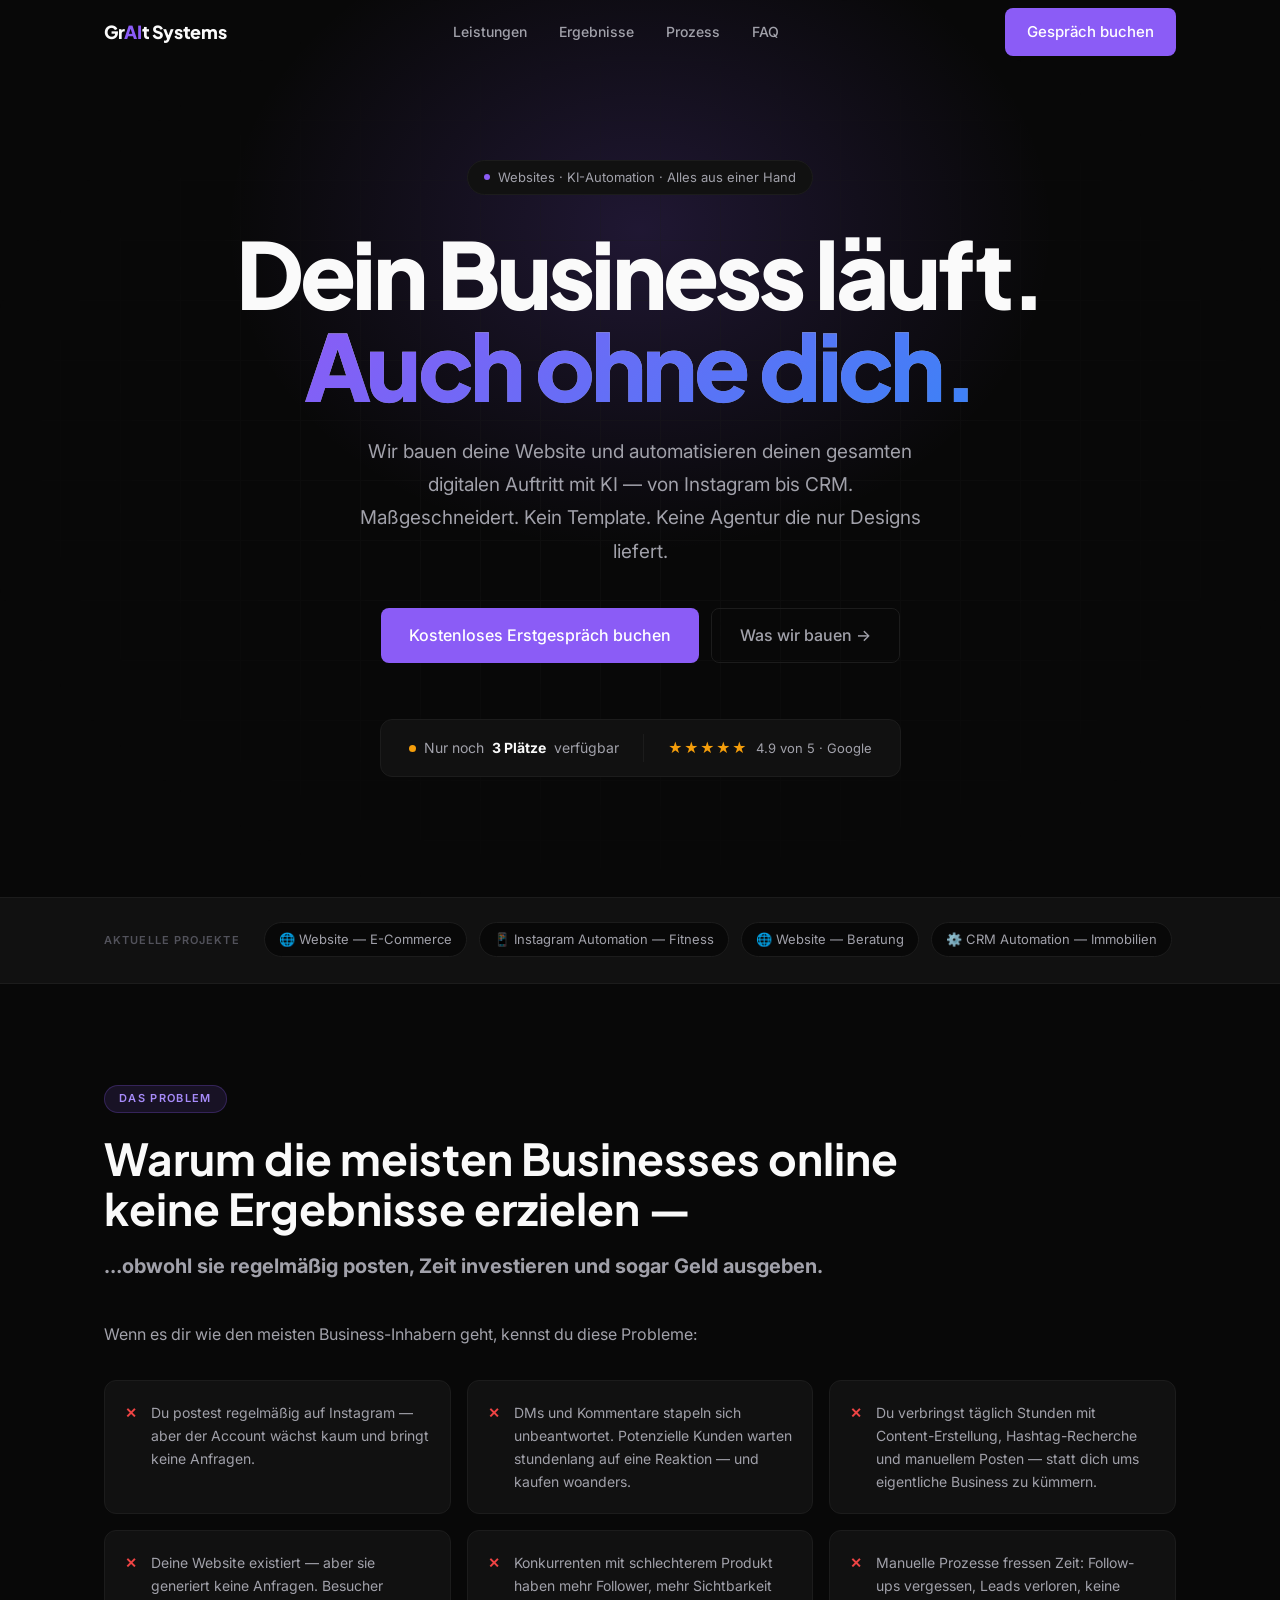
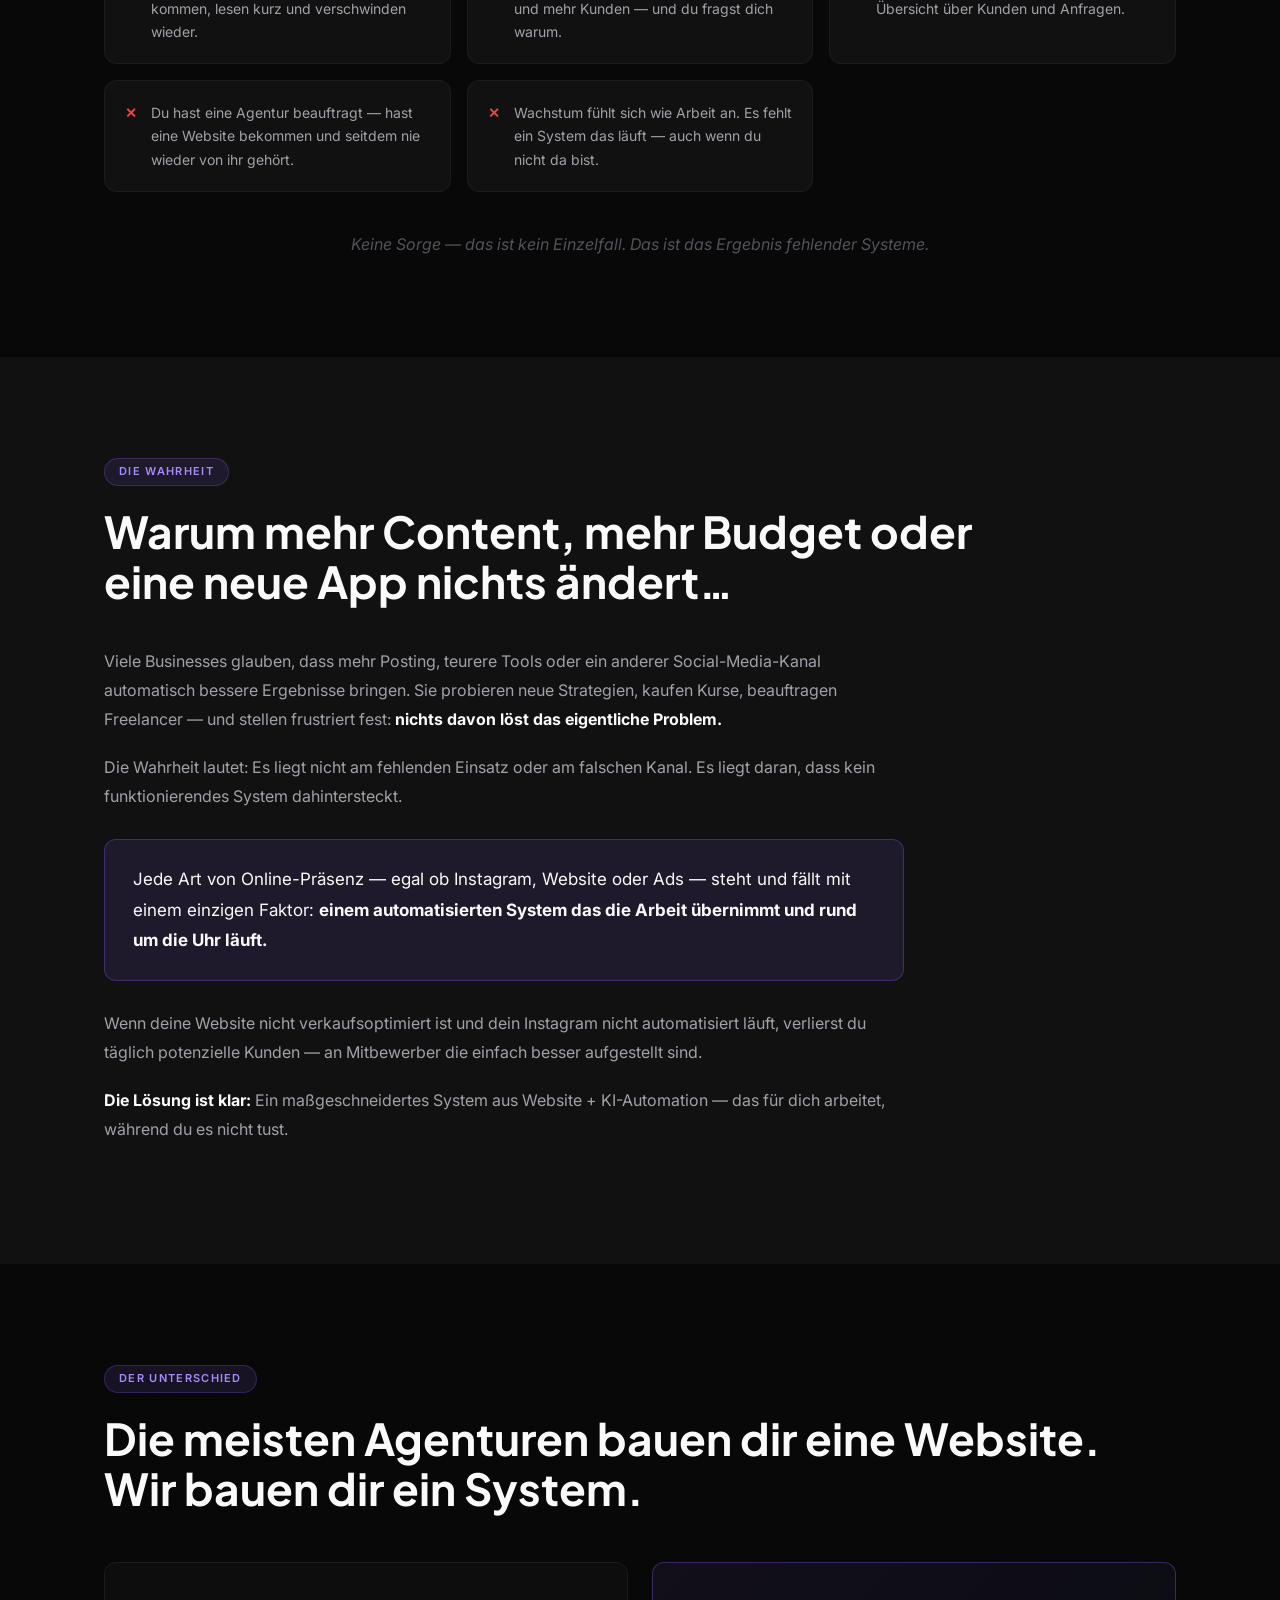
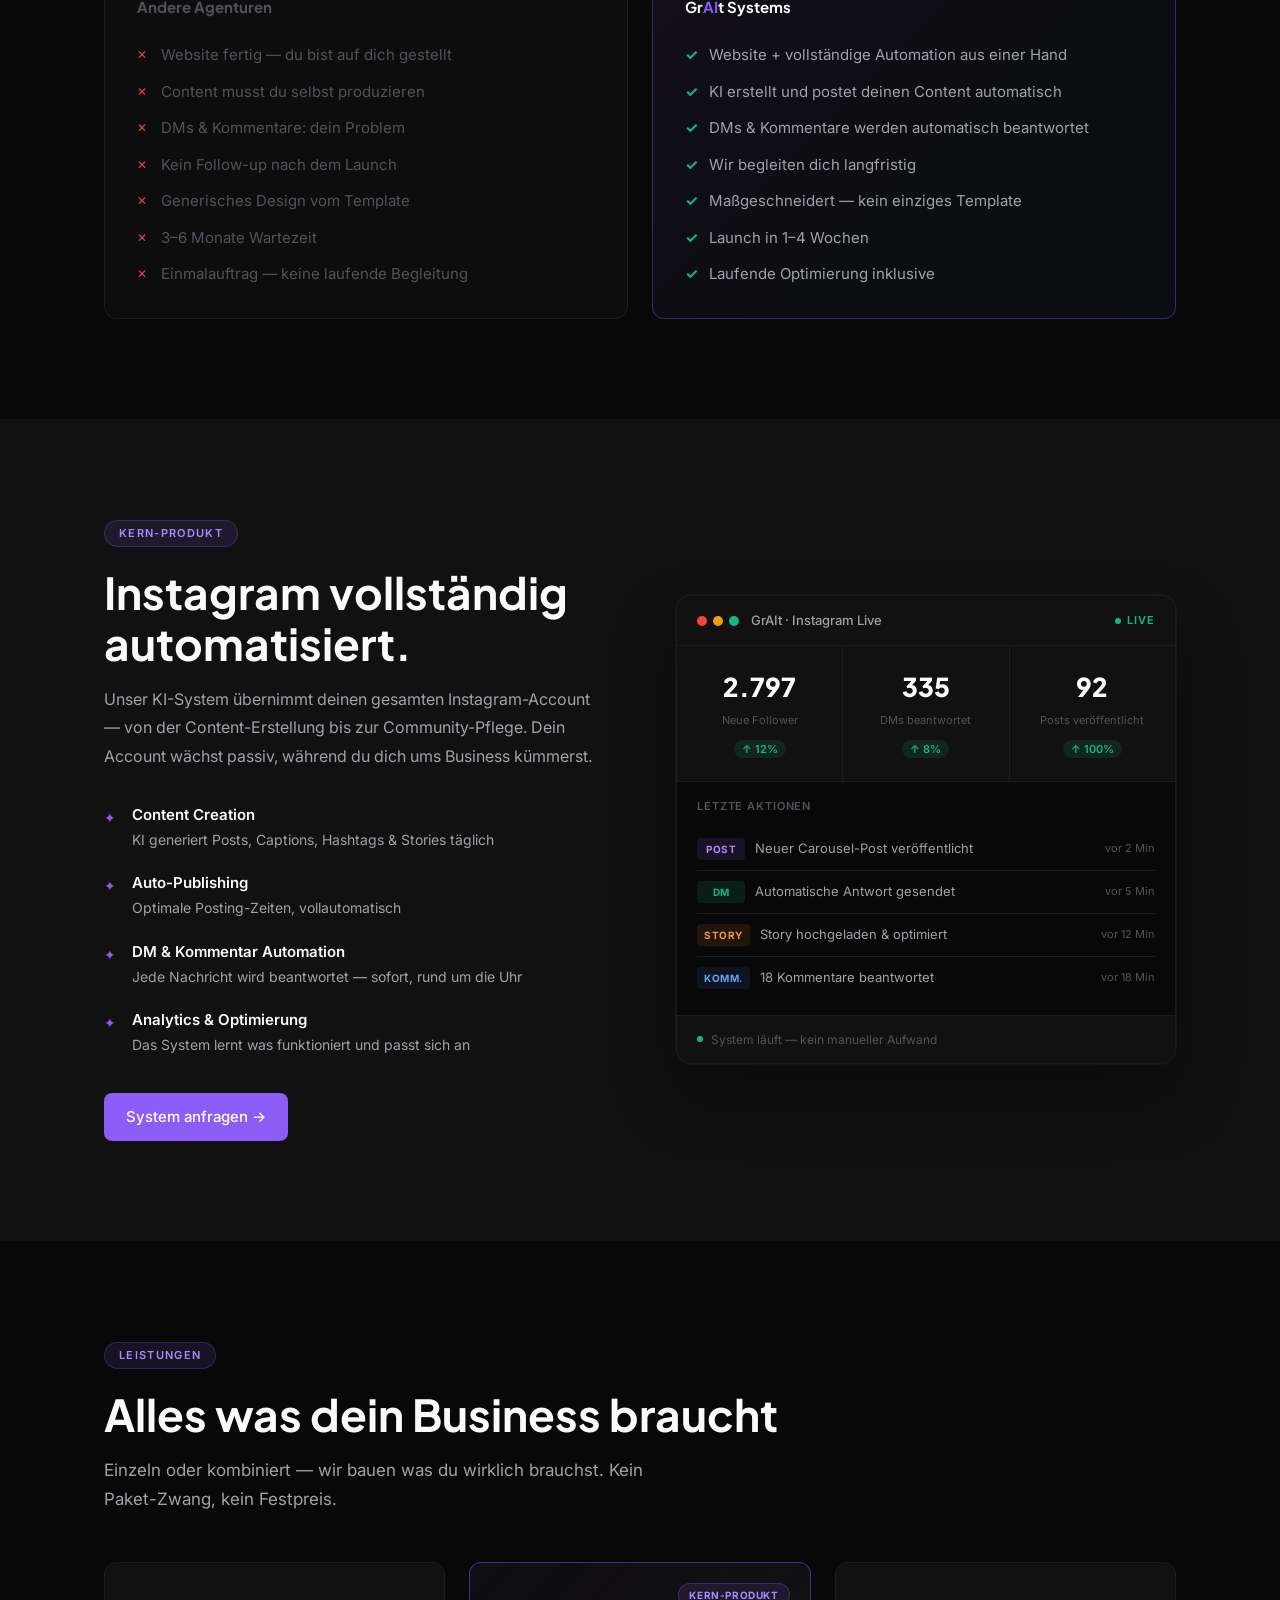
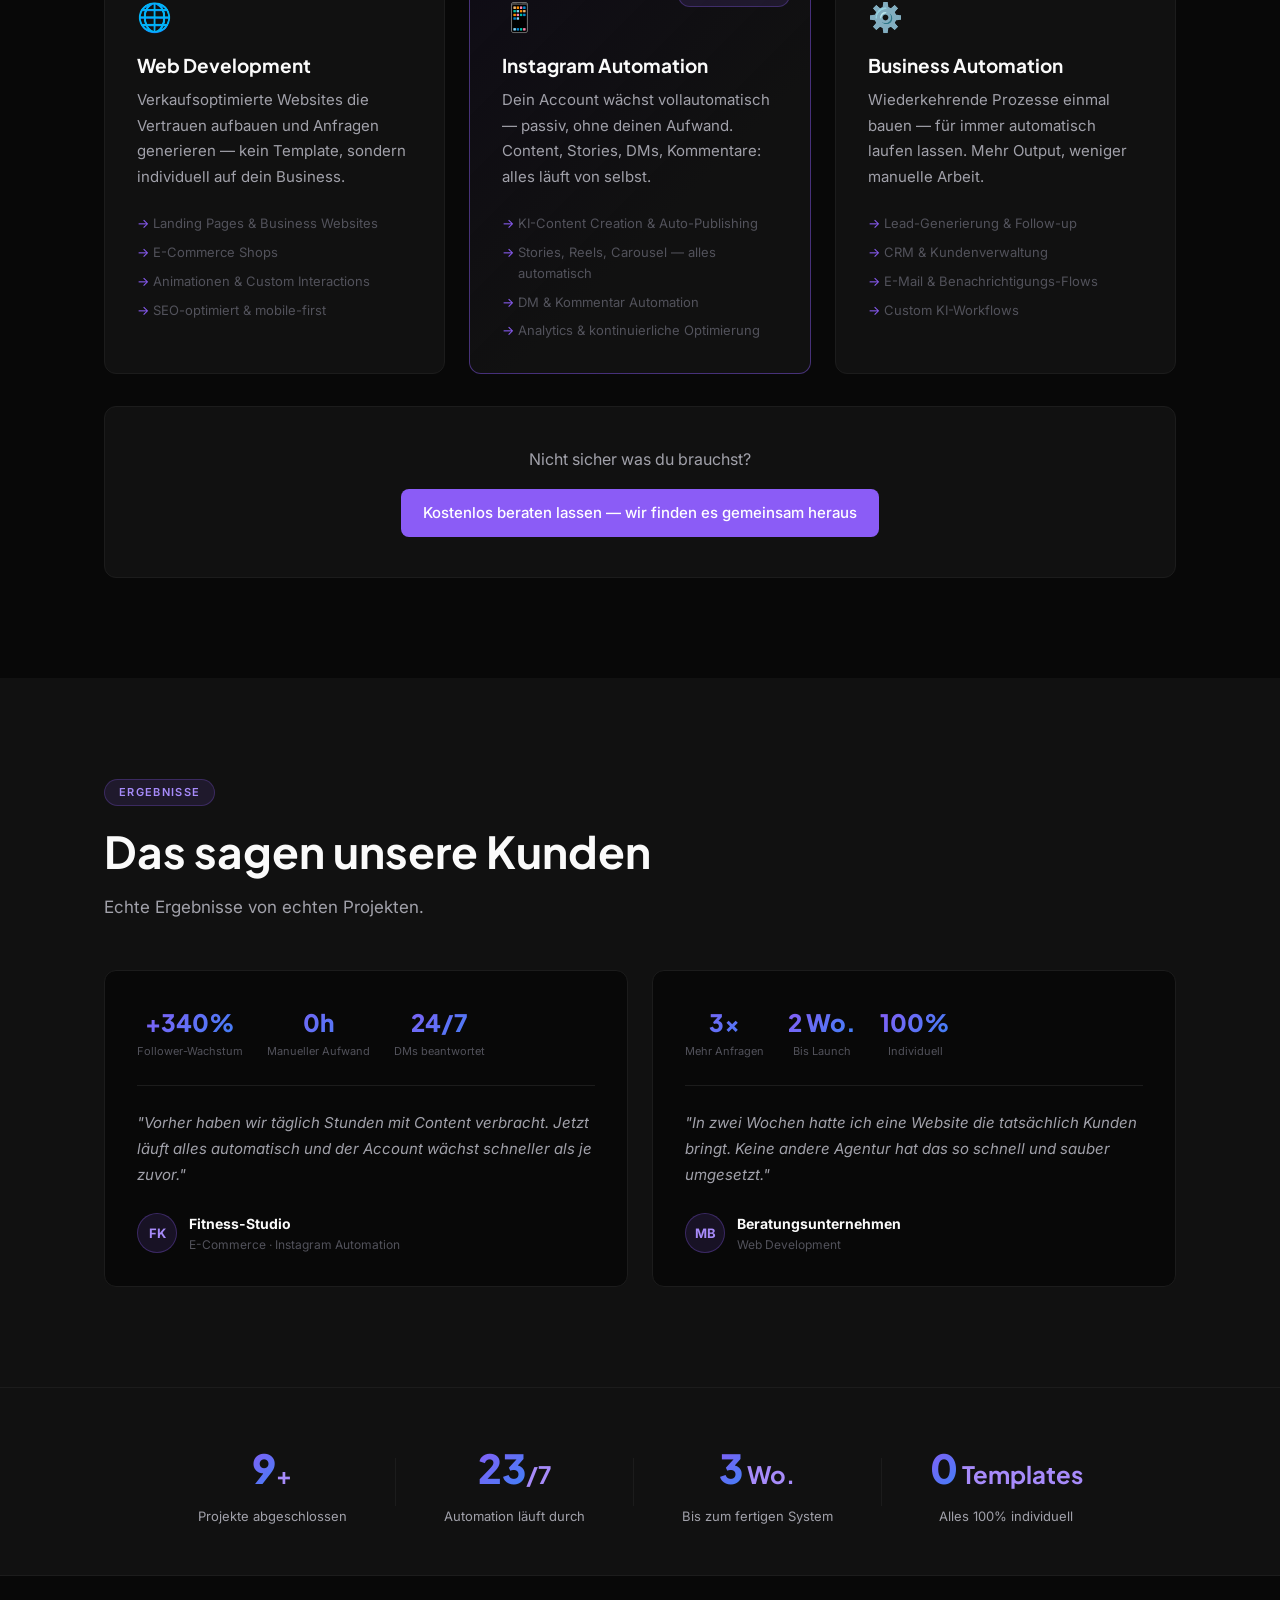
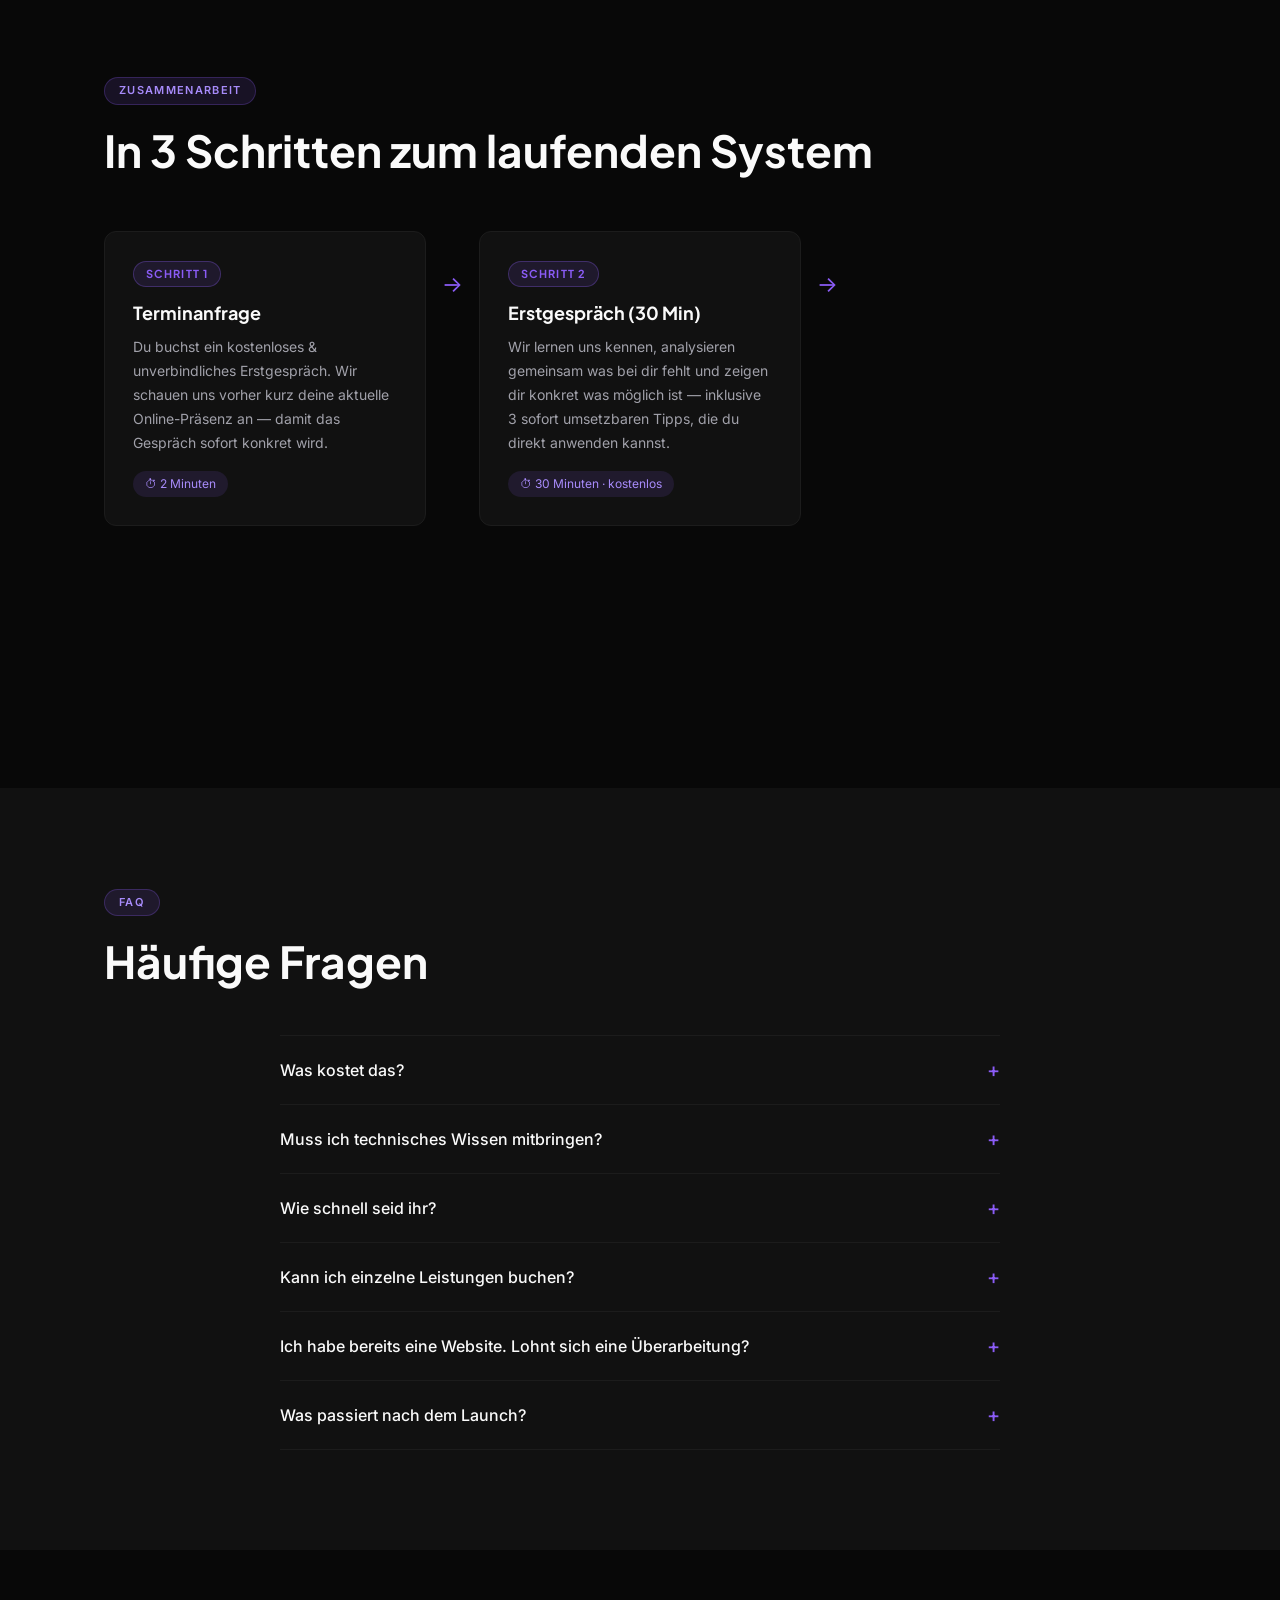
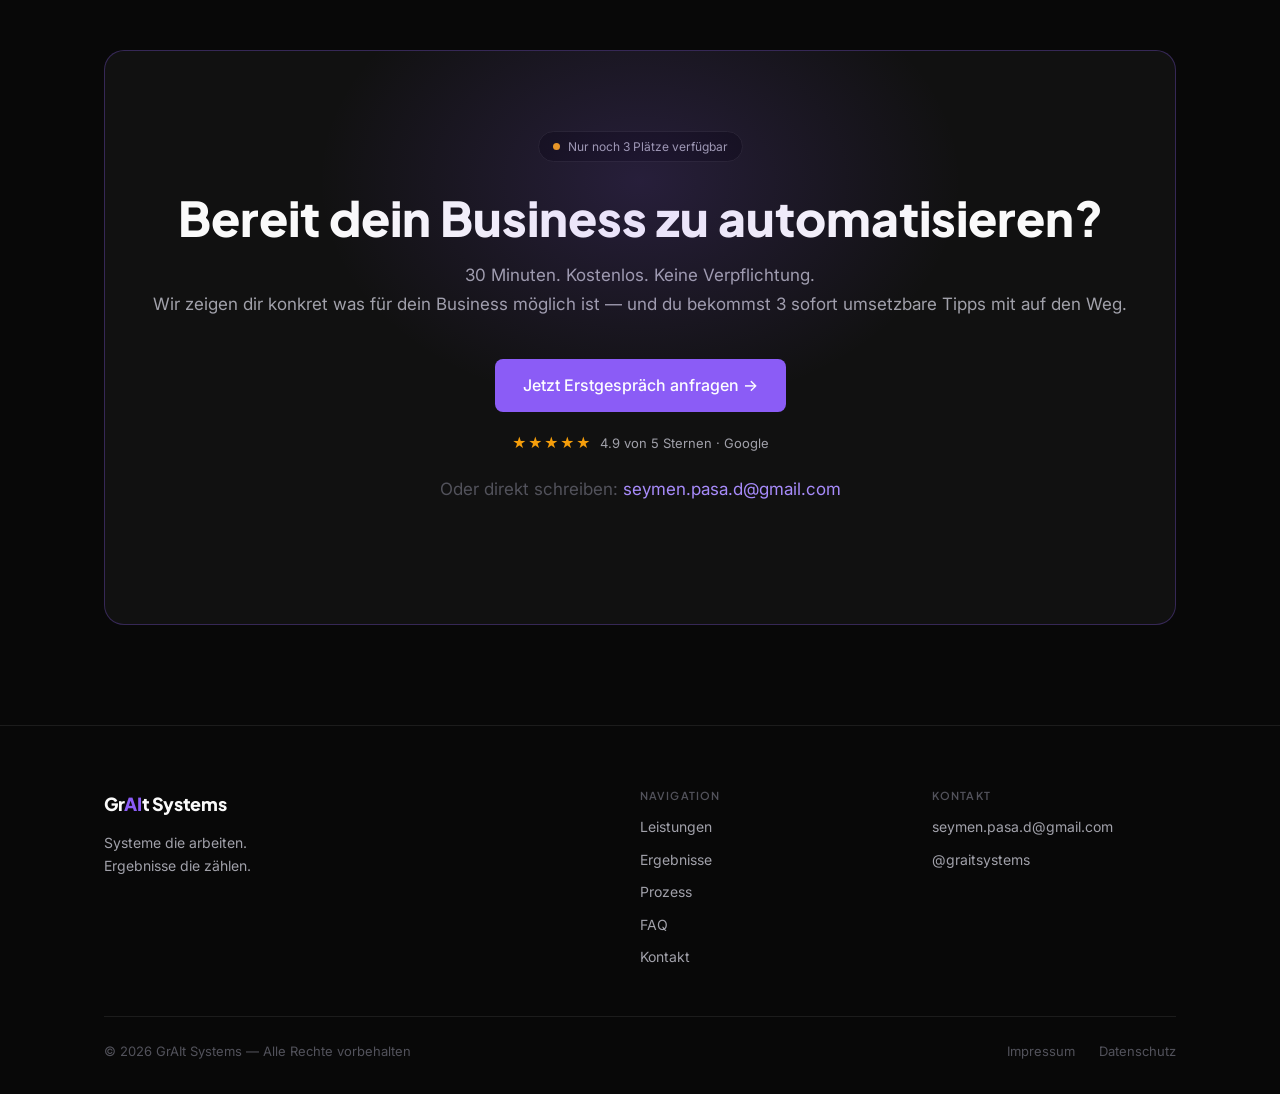
==== index.html @ 924269db "Exposé-Generator Demo" ====
<!DOCTYPE html>
<html lang="de">
<head>
  <meta charset="UTF-8" />
  <meta name="viewport" content="width=device-width, initial-scale=1.0" />
  <title>GrAIt Systems — Websites & KI-Automation</title>
  <meta name="description" content="GrAIt Systems baut maßgeschneiderte Websites und KI-Automationssysteme — alles aus einer Hand." />
  <link rel="preconnect" href="https://fonts.googleapis.com" />
  <link rel="preconnect" href="https://fonts.gstatic.com" crossorigin />
  <link href="https://fonts.googleapis.com/css2?family=Inter:wght@400;500;600&family=Plus+Jakarta+Sans:wght@600;700;800;900&display=swap" rel="stylesheet" />
  <link rel="stylesheet" href="style.css" />
  <link rel="icon" href="data:image/svg+xml,<svg xmlns='http://www.w3.org/2000/svg' viewBox='0 0 100 100'><rect width='100' height='100' rx='16' fill='%23080808'/><text y='.9em' font-size='72' font-family='sans-serif' fill='%238B5CF6'>G</text></svg>" />
</head>
<body>

  <!-- NAV -->
  <nav class="nav" id="nav">
    <div class="nav-inner">
      <a href="#" class="logo">Gr<span class="logo-ai">AI</span>t Systems</a>
      <ul class="nav-links">
        <li><a href="#leistungen">Leistungen</a></li>
        <li><a href="#ergebnisse">Ergebnisse</a></li>
        <li><a href="#prozess">Prozess</a></li>
        <li><a href="#faq">FAQ</a></li>
      </ul>
      <a href="#kontakt" class="btn btn-primary nav-cta">Gespräch buchen</a>
      <button class="nav-toggle" id="navToggle" aria-label="Menü"><span></span><span></span><span></span></button>
    </div>
    <div class="nav-mobile" id="navMobile">
      <a href="#leistungen">Leistungen</a>
      <a href="#ergebnisse">Ergebnisse</a>
      <a href="#prozess">Prozess</a>
      <a href="#faq">FAQ</a>
      <a href="#kontakt" class="btn btn-primary">Gespräch buchen</a>
    </div>
  </nav>

  <!-- HERO -->
  <section class="hero">
    <div class="hero-bg">
      <div class="hero-glow"></div>
      <div class="hero-grid"></div>
    </div>
    <div class="container">
      <div class="hero-badge fade-in">
        <span class="badge-dot"></span>
        Websites · KI-Automation · Alles aus einer Hand
      </div>
      <h1 class="hero-headline fade-in fade-in-delay-1">
        Dein Business läuft.<br /><span class="hero-accent">Auch ohne dich.</span>
      </h1>
      <p class="hero-sub fade-in fade-in-delay-2">
        Wir bauen deine Website und automatisieren deinen gesamten digitalen Auftritt mit KI — von Instagram bis CRM. Maßgeschneidert. Kein Template. Keine Agentur die nur Designs liefert.
      </p>
      <div class="hero-actions fade-in fade-in-delay-3">
        <a href="#kontakt" class="btn btn-primary btn-lg">Kostenloses Erstgespräch buchen</a>
        <a href="#leistungen" class="btn btn-ghost btn-lg">Was wir bauen →</a>
      </div>
      <div class="hero-trust fade-in fade-in-delay-4">
        <div class="hero-scarcity">
          <span class="scarcity-dot"></span>
          Nur noch <strong>3 Plätze</strong> verfügbar
        </div>
        <div class="hero-trust-divider"></div>
        <div class="hero-rating">
          <div class="stars">★★★★★</div>
          <span>4.9 von 5 · Google</span>
        </div>
      </div>
    </div>
  </section>

  <!-- PROJEKTE SHOWCASE -->
  <section class="projects-bar">
    <div class="container">
      <p class="projects-label">Aktuelle Projekte</p>
      <div class="projects-track">
        <div class="project-pill">🌐 Website — E-Commerce</div>
        <div class="project-pill">📱 Instagram Automation — Fitness</div>
        <div class="project-pill">🌐 Website — Beratung</div>
        <div class="project-pill">⚙️ CRM Automation — Immobilien</div>
        <div class="project-pill">📱 Instagram Automation — Gastronomie</div>
        <div class="project-pill">🌐 Website — Personal Brand</div>
        <div class="project-pill">⚙️ Lead-Flow — Coaching</div>
        <div class="project-pill">📱 Instagram Automation — E-Commerce</div>
      </div>
    </div>
  </section>

  <!-- PAIN POINTS -->
  <section class="section pain-section">
    <div class="container">
      <div class="pain-header reveal">
        <div class="section-label">Das Problem</div>
        <h2 class="section-headline">Warum die meisten Businesses online<br class="br-desktop" /> keine Ergebnisse erzielen —</h2>
        <p class="pain-intro">…obwohl sie regelmäßig posten, Zeit investieren und sogar Geld ausgeben.</p>
      </div>
      <div class="pain-intro-text reveal">
        <p>Wenn es dir wie den meisten Business-Inhabern geht, kennst du diese Probleme:</p>
      </div>
      <div class="pain-grid">
        <div class="pain-item reveal">
          <span class="pain-x">✕</span>
          <p>Du postest regelmäßig auf Instagram — aber der Account wächst kaum und bringt keine Anfragen.</p>
        </div>
        <div class="pain-item reveal">
          <span class="pain-x">✕</span>
          <p>DMs und Kommentare stapeln sich unbeantwortet. Potenzielle Kunden warten stundenlang auf eine Reaktion — und kaufen woanders.</p>
        </div>
        <div class="pain-item reveal">
          <span class="pain-x">✕</span>
          <p>Du verbringst täglich Stunden mit Content-Erstellung, Hashtag-Recherche und manuellem Posten — statt dich ums eigentliche Business zu kümmern.</p>
        </div>
        <div class="pain-item reveal">
          <span class="pain-x">✕</span>
          <p>Deine Website existiert — aber sie generiert keine Anfragen. Besucher kommen, lesen kurz und verschwinden wieder.</p>
        </div>
        <div class="pain-item reveal">
          <span class="pain-x">✕</span>
          <p>Konkurrenten mit schlechterem Produkt haben mehr Follower, mehr Sichtbarkeit und mehr Kunden — und du fragst dich warum.</p>
        </div>
        <div class="pain-item reveal">
          <span class="pain-x">✕</span>
          <p>Manuelle Prozesse fressen Zeit: Follow-ups vergessen, Leads verloren, keine Übersicht über Kunden und Anfragen.</p>
        </div>
        <div class="pain-item reveal">
          <span class="pain-x">✕</span>
          <p>Du hast eine Agentur beauftragt — hast eine Website bekommen und seitdem nie wieder von ihr gehört.</p>
        </div>
        <div class="pain-item reveal">
          <span class="pain-x">✕</span>
          <p>Wachstum fühlt sich wie Arbeit an. Es fehlt ein System das läuft — auch wenn du nicht da bist.</p>
        </div>
      </div>
      <p class="pain-closing reveal">Keine Sorge — das ist kein Einzelfall. Das ist das Ergebnis fehlender Systeme.</p>
    </div>
  </section>

  <!-- WARUM ANDERE SCHEITERN -->
  <section class="section section-dark why-section">
    <div class="container">
      <div class="why-header reveal">
        <div class="section-label">Die Wahrheit</div>
        <h2 class="section-headline">Warum mehr Content, mehr Budget oder<br class="br-desktop" /> eine neue App nichts ändert…</h2>
      </div>
      <div class="why-content reveal">
        <p>Viele Businesses glauben, dass mehr Posting, teurere Tools oder ein anderer Social-Media-Kanal automatisch bessere Ergebnisse bringen. Sie probieren neue Strategien, kaufen Kurse, beauftragen Freelancer — und stellen frustriert fest: <strong>nichts davon löst das eigentliche Problem.</strong></p>
        <p>Die Wahrheit lautet: Es liegt nicht am fehlenden Einsatz oder am falschen Kanal. Es liegt daran, dass kein funktionierendes System dahintersteckt.</p>
        <div class="why-box">
          <p class="why-box-text">Jede Art von Online-Präsenz — egal ob Instagram, Website oder Ads — steht und fällt mit einem einzigen Faktor: <strong>einem automatisierten System das die Arbeit übernimmt und rund um die Uhr läuft.</strong></p>
        </div>
        <p>Wenn deine Website nicht verkaufsoptimiert ist und dein Instagram nicht automatisiert läuft, verlierst du täglich potenzielle Kunden — an Mitbewerber die einfach besser aufgestellt sind.</p>
        <p><strong>Die Lösung ist klar:</strong> Ein maßgeschneidertes System aus Website + KI-Automation — das für dich arbeitet, während du es nicht tust.</p>
      </div>
    </div>
  </section>

  <!-- USP COMPARE -->
  <section class="section usp-section">
    <div class="container">
      <div class="usp-header reveal">
        <div class="section-label">Der Unterschied</div>
        <h2 class="section-headline">Die meisten Agenturen bauen dir eine Website.<br class="br-desktop" /> Wir bauen dir ein System.</h2>
      </div>
      <div class="usp-compare">
        <div class="usp-col usp-col-old reveal">
          <div class="usp-col-header"><span class="usp-tag usp-tag-old">Andere Agenturen</span></div>
          <ul class="usp-list usp-list-old">
            <li>Website fertig — du bist auf dich gestellt</li>
            <li>Content musst du selbst produzieren</li>
            <li>DMs & Kommentare: dein Problem</li>
            <li>Kein Follow-up nach dem Launch</li>
            <li>Generisches Design vom Template</li>
            <li>3–6 Monate Wartezeit</li>
            <li>Einmalauftrag — keine laufende Begleitung</li>
          </ul>
        </div>
        <div class="usp-col usp-col-new reveal">
          <div class="usp-col-header"><span class="usp-tag usp-tag-new">Gr<span class="logo-ai">AI</span>t Systems</span></div>
          <ul class="usp-list usp-list-new">
            <li>Website + vollständige Automation aus einer Hand</li>
            <li>KI erstellt und postet deinen Content automatisch</li>
            <li>DMs & Kommentare werden automatisch beantwortet</li>
            <li>Wir begleiten dich langfristig</li>
            <li>Maßgeschneidert — kein einziges Template</li>
            <li>Launch in 1–4 Wochen</li>
            <li>Laufende Optimierung inklusive</li>
          </ul>
        </div>
      </div>
    </div>
  </section>

  <!-- INSTAGRAM SHOWCASE -->
  <section class="section section-dark insta-section">
    <div class="container">
      <div class="insta-inner">
        <div class="insta-text reveal">
          <div class="section-label">Kern-Produkt</div>
          <h2 class="section-headline">Instagram vollständig automatisiert.</h2>
          <p class="insta-body">Unser KI-System übernimmt deinen gesamten Instagram-Account — von der Content-Erstellung bis zur Community-Pflege. Dein Account wächst passiv, während du dich ums Business kümmerst.</p>
          <ul class="insta-features">
            <li>
              <span class="feature-icon">✦</span>
              <div><strong>Content Creation</strong><p>KI generiert Posts, Captions, Hashtags & Stories täglich</p></div>
            </li>
            <li>
              <span class="feature-icon">✦</span>
              <div><strong>Auto-Publishing</strong><p>Optimale Posting-Zeiten, vollautomatisch</p></div>
            </li>
            <li>
              <span class="feature-icon">✦</span>
              <div><strong>DM & Kommentar Automation</strong><p>Jede Nachricht wird beantwortet — sofort, rund um die Uhr</p></div>
            </li>
            <li>
              <span class="feature-icon">✦</span>
              <div><strong>Analytics & Optimierung</strong><p>Das System lernt was funktioniert und passt sich an</p></div>
            </li>
          </ul>
          <a href="#kontakt" class="btn btn-primary">System anfragen →</a>
        </div>
        <div class="insta-dashboard reveal">
          <div class="dashboard-card">
            <div class="dashboard-header">
              <div class="dashboard-dots"><span></span><span></span><span></span></div>
              <span class="dashboard-title">GrAIt · Instagram Live</span>
              <span class="dashboard-live"><span class="live-dot"></span>live</span>
            </div>
            <div class="dashboard-stats">
              <div class="dash-stat">
                <span class="dash-num" data-target="2847">0</span>
                <span class="dash-label">Neue Follower</span>
                <span class="dash-trend up">↑ 12%</span>
              </div>
              <div class="dash-stat">
                <span class="dash-num" data-target="341">0</span>
                <span class="dash-label">DMs beantwortet</span>
                <span class="dash-trend up">↑ 8%</span>
              </div>
              <div class="dash-stat">
                <span class="dash-num" data-target="94">0</span>
                <span class="dash-label">Posts veröffentlicht</span>
                <span class="dash-trend up">↑ 100%</span>
              </div>
            </div>
            <div class="dashboard-feed">
              <div class="feed-label">Letzte Aktionen</div>
              <div class="feed-item">
                <span class="feed-type post">Post</span>
                <span class="feed-text">Neuer Carousel-Post veröffentlicht</span>
                <span class="feed-time">vor 2 Min</span>
              </div>
              <div class="feed-item">
                <span class="feed-type dm">DM</span>
                <span class="feed-text">Automatische Antwort gesendet</span>
                <span class="feed-time">vor 5 Min</span>
              </div>
              <div class="feed-item">
                <span class="feed-type story">Story</span>
                <span class="feed-text">Story hochgeladen & optimiert</span>
                <span class="feed-time">vor 12 Min</span>
              </div>
              <div class="feed-item">
                <span class="feed-type comment">Komm.</span>
                <span class="feed-text">18 Kommentare beantwortet</span>
                <span class="feed-time">vor 18 Min</span>
              </div>
            </div>
            <div class="dashboard-footer">
              <span class="status-dot"></span>
              System läuft — kein manueller Aufwand
            </div>
          </div>
        </div>
      </div>
    </div>
  </section>

  <!-- LEISTUNGEN -->
  <section class="section" id="leistungen">
    <div class="container">
      <div class="section-label reveal">Leistungen</div>
      <h2 class="section-headline reveal">Alles was dein Business braucht</h2>
      <p class="section-sub reveal">Einzeln oder kombiniert — wir bauen was du wirklich brauchst. Kein Paket-Zwang, kein Festpreis.</p>
      <div class="services-grid">
        <div class="service-card reveal">
          <div class="service-icon">🌐</div>
          <h3>Web Development</h3>
          <p>Verkaufsoptimierte Websites die Vertrauen aufbauen und Anfragen generieren — kein Template, sondern individuell auf dein Business.</p>
          <ul class="service-list">
            <li>Landing Pages & Business Websites</li>
            <li>E-Commerce Shops</li>
            <li>Animationen & Custom Interactions</li>
            <li>SEO-optimiert & mobile-first</li>
          </ul>
        </div>
        <div class="service-card service-card-featured reveal">
          <div class="service-badge">Kern-Produkt</div>
          <div class="service-icon">📱</div>
          <h3>Instagram Automation</h3>
          <p>Dein Account wächst vollautomatisch — passiv, ohne deinen Aufwand. Content, Stories, DMs, Kommentare: alles läuft von selbst.</p>
          <ul class="service-list">
            <li>KI-Content Creation & Auto-Publishing</li>
            <li>Stories, Reels, Carousel — alles automatisch</li>
            <li>DM & Kommentar Automation</li>
            <li>Analytics & kontinuierliche Optimierung</li>
          </ul>
        </div>
        <div class="service-card reveal">
          <div class="service-icon">⚙️</div>
          <h3>Business Automation</h3>
          <p>Wiederkehrende Prozesse einmal bauen — für immer automatisch laufen lassen. Mehr Output, weniger manuelle Arbeit.</p>
          <ul class="service-list">
            <li>Lead-Generierung & Follow-up</li>
            <li>CRM & Kundenverwaltung</li>
            <li>E-Mail & Benachrichtigungs-Flows</li>
            <li>Custom KI-Workflows</li>
          </ul>
        </div>
      </div>
      <div class="services-cta reveal">
        <p>Nicht sicher was du brauchst?</p>
        <a href="#kontakt" class="btn btn-primary">Kostenlos beraten lassen — wir finden es gemeinsam heraus</a>
      </div>
    </div>
  </section>

  <!-- ERGEBNISSE / TESTIMONIALS -->
  <section class="section section-dark" id="ergebnisse">
    <div class="container">
      <div class="section-label reveal">Ergebnisse</div>
      <h2 class="section-headline reveal">Das sagen unsere Kunden</h2>
      <p class="section-sub reveal">Echte Ergebnisse von echten Projekten.</p>
      <div class="testimonials-grid">
        <div class="testimonial-card reveal">
          <div class="testimonial-stats">
            <div class="t-stat"><span class="t-num">+340%</span><span class="t-label">Follower-Wachstum</span></div>
            <div class="t-stat"><span class="t-num">0h</span><span class="t-label">Manueller Aufwand</span></div>
            <div class="t-stat"><span class="t-num">24/7</span><span class="t-label">DMs beantwortet</span></div>
          </div>
          <p class="testimonial-quote">"Vorher haben wir täglich Stunden mit Content verbracht. Jetzt läuft alles automatisch und der Account wächst schneller als je zuvor."</p>
          <div class="testimonial-author">
            <div class="author-avatar">FK</div>
            <div><strong>Fitness-Studio</strong><span>E-Commerce · Instagram Automation</span></div>
          </div>
        </div>
        <div class="testimonial-card reveal">
          <div class="testimonial-stats">
            <div class="t-stat"><span class="t-num">3×</span><span class="t-label">Mehr Anfragen</span></div>
            <div class="t-stat"><span class="t-num">2 Wo.</span><span class="t-label">Bis Launch</span></div>
            <div class="t-stat"><span class="t-num">100%</span><span class="t-label">Individuell</span></div>
          </div>
          <p class="testimonial-quote">"In zwei Wochen hatte ich eine Website die tatsächlich Kunden bringt. Keine andere Agentur hat das so schnell und sauber umgesetzt."</p>
          <div class="testimonial-author">
            <div class="author-avatar">MB</div>
            <div><strong>Beratungsunternehmen</strong><span>Web Development</span></div>
          </div>
        </div>
      </div>
    </div>
  </section>

  <!-- STATS BAR -->
  <section class="stats-bar">
    <div class="container">
      <div class="stats-inner">
        <div class="stats-item reveal">
          <span class="stats-num" data-target="10">0</span><span class="stats-suffix">+</span>
          <span class="stats-label">Projekte abgeschlossen</span>
        </div>
        <div class="stats-divider"></div>
        <div class="stats-item reveal">
          <span class="stats-num" data-target="24">0</span><span class="stats-suffix">/7</span>
          <span class="stats-label">Automation läuft durch</span>
        </div>
        <div class="stats-divider"></div>
        <div class="stats-item reveal">
          <span class="stats-num" data-target="4">0</span><span class="stats-suffix"> Wo.</span>
          <span class="stats-label">Bis zum fertigen System</span>
        </div>
        <div class="stats-divider"></div>
        <div class="stats-item reveal">
          <span class="stats-num" data-target="0">0</span><span class="stats-suffix"> Templates</span>
          <span class="stats-label">Alles 100% individuell</span>
        </div>
      </div>
    </div>
  </section>

  <!-- PROZESS -->
  <section class="section" id="prozess">
    <div class="container">
      <div class="section-label reveal">Zusammenarbeit</div>
      <h2 class="section-headline reveal">In 3 Schritten zum laufenden System</h2>
      <div class="process-steps">
        <div class="process-card reveal">
          <div class="process-number">Schritt 1</div>
          <h3>Terminanfrage</h3>
          <p>Du buchst ein kostenloses & unverbindliches Erstgespräch. Wir schauen uns vorher kurz deine aktuelle Online-Präsenz an — damit das Gespräch sofort konkret wird.</p>
          <div class="process-time">⏱ 2 Minuten</div>
        </div>
        <div class="process-connector reveal">→</div>
        <div class="process-card reveal">
          <div class="process-number">Schritt 2</div>
          <h3>Erstgespräch (30 Min)</h3>
          <p>Wir lernen uns kennen, analysieren gemeinsam was bei dir fehlt und zeigen dir konkret was möglich ist — inklusive 3 sofort umsetzbaren Tipps, die du direkt anwenden kannst.</p>
          <div class="process-time">⏱ 30 Minuten · kostenlos</div>
        </div>
        <div class="process-connector reveal">→</div>
        <div class="process-card reveal">
          <div class="process-number">Schritt 3</div>
          <h3>Konzept & Umsetzung</h3>
          <p>Wir erstellen dein individuelles Konzept. Dann entscheiden wir gemeinsam ob und wie wir es umsetzen — keine Verpflichtung, keine Drucksituation.</p>
          <div class="process-time">⏱ Launch in 1–4 Wochen</div>
        </div>
      </div>
      <div class="process-cta reveal">
        <div class="scarcity-banner">
          <span class="scarcity-dot"></span>
          <strong>Nur noch 3 Plätze verfügbar</strong> — nächste freie Kapazität in 2 Wochen
        </div>
        <a href="#kontakt" class="btn btn-primary btn-lg">Jetzt kostenlosen Termin sichern →</a>
      </div>
    </div>
  </section>

  <!-- FAQ -->
  <section class="section section-dark" id="faq">
    <div class="container">
      <div class="section-label reveal">FAQ</div>
      <h2 class="section-headline reveal">Häufige Fragen</h2>
      <div class="faq-list">
        <div class="faq-item reveal">
          <button class="faq-question">Was kostet das?<span class="faq-icon">+</span></button>
          <div class="faq-answer"><p>Jedes Projekt ist individuell — kein Festpreis, kein Paket-Zwang. Im kostenlosen Erstgespräch analysieren wir deinen Bedarf und erstellen ein transparentes Angebot ohne versteckte Kosten.</p></div>
        </div>
        <div class="faq-item reveal">
          <button class="faq-question">Muss ich technisches Wissen mitbringen?<span class="faq-icon">+</span></button>
          <div class="faq-answer"><p>Nein. Wir übernehmen alles — von der Konzeption bis zum Launch. Du sagst uns was du willst, wir setzen es um und erklären dir alles in verständlicher Sprache.</p></div>
        </div>
        <div class="faq-item reveal">
          <button class="faq-question">Wie schnell seid ihr?<span class="faq-icon">+</span></button>
          <div class="faq-answer"><p>Je nach Umfang 1–4 Wochen. Keine vagen "3–6 Monate" Versprechen — wir geben dir im Erstgespräch eine konkrete Zeitschätzung.</p></div>
        </div>
        <div class="faq-item reveal">
          <button class="faq-question">Kann ich einzelne Leistungen buchen?<span class="faq-icon">+</span></button>
          <div class="faq-answer"><p>Ja. Website, Instagram Automation oder Business Automation — jedes einzeln buchbar. Viele Kunden starten mit einer Leistung und erweitern wenn sie die Ergebnisse sehen.</p></div>
        </div>
        <div class="faq-item reveal">
          <button class="faq-question">Ich habe bereits eine Website. Lohnt sich eine Überarbeitung?<span class="faq-icon">+</span></button>
          <div class="faq-answer"><p>Sehr wahrscheinlich ja. Die meisten bestehenden Websites sind nicht auf Conversion optimiert. Wenn deine Website aktuell keine planbaren Anfragen generiert, ist das ein klares Zeichen. Im kostenlosen Erstgespräch sagen wir dir ehrlich was sich lohnt.</p></div>
        </div>
        <div class="faq-item reveal">
          <button class="faq-question">Was passiert nach dem Launch?<span class="faq-icon">+</span></button>
          <div class="faq-answer"><p>Wir lassen dich nicht allein. Ob monatlicher Retainer für laufende Optimierung oder On-demand Unterstützung bei Bedarf — wir sind weiterhin erreichbar und begleiten dein Wachstum.</p></div>
        </div>
      </div>
    </div>
  </section>

  <!-- FINALER CTA -->
  <section class="section cta-section" id="kontakt">
    <div class="container">
      <div class="cta-inner reveal">
        <div class="cta-glow"></div>
        <div class="cta-badge">
          <span class="scarcity-dot"></span>
          Nur noch 3 Plätze verfügbar
        </div>
        <h2>Bereit dein Business zu automatisieren?</h2>
        <p>30 Minuten. Kostenlos. Keine Verpflichtung.<br />Wir zeigen dir konkret was für dein Business möglich ist — und du bekommst 3 sofort umsetzbare Tipps mit auf den Weg.</p>
        <a href="mailto:seymen.pasa.d@gmail.com" class="btn btn-primary btn-lg">Jetzt Erstgespräch anfragen →</a>
        <div class="cta-trust">
          <div class="stars">★★★★★</div>
          <span>4.9 von 5 Sternen · Google</span>
        </div>
        <p class="cta-sub">Oder direkt schreiben: <a href="mailto:seymen.pasa.d@gmail.com">seymen.pasa.d@gmail.com</a></p>
      </div>
    </div>
  </section>

  <!-- FOOTER -->
  <footer class="footer">
    <div class="container">
      <div class="footer-inner">
        <div class="footer-brand">
          <a href="#" class="logo">Gr<span class="logo-ai">AI</span>t Systems</a>
          <p>Systeme die arbeiten.<br />Ergebnisse die zählen.</p>
        </div>
        <div class="footer-links">
          <h4>Navigation</h4>
          <a href="#leistungen">Leistungen</a>
          <a href="#ergebnisse">Ergebnisse</a>
          <a href="#prozess">Prozess</a>
          <a href="#faq">FAQ</a>
          <a href="#kontakt">Kontakt</a>
        </div>
        <div class="footer-links">
          <h4>Kontakt</h4>
          <a href="mailto:seymen.pasa.d@gmail.com">seymen.pasa.d@gmail.com</a>
          <a href="https://instagram.com/graitsystems" target="_blank">@graitsystems</a>
        </div>
      </div>
      <div class="footer-bottom">
        <p>© 2026 GrAIt Systems — Alle Rechte vorbehalten</p>
        <div class="footer-legal"><a href="#">Impressum</a><a href="#">Datenschutz</a></div>
      </div>
    </div>
  </footer>

  <script src="script.js"></script>
</body>
</html>
---- style.css ----
/* =========================================
   GrAIt Systems — Stylesheet v2
   ========================================= */

:root {
  --bg: #080808;
  --bg-surface: #111111;
  --bg-border: #1C1C1C;
  --accent: #8B5CF6;
  --accent-light: #A78BFA;
  --accent-dim: rgba(139, 92, 246, 0.12);
  --green: #10B981;
  --green-dim: rgba(16, 185, 129, 0.12);
  --red-dim: rgba(239, 68, 68, 0.08);
  --red: #6B7280;
  --text: #FAFAFA;
  --text-muted: #A1A1AA;
  --text-dim: #52525B;
  --gradient: linear-gradient(135deg, #8B5CF6 0%, #3B82F6 100%);
  --font-display: 'Plus Jakarta Sans', sans-serif;
  --font-body: 'Inter', sans-serif;
  --radius: 12px;
  --radius-sm: 8px;
}

*, *::before, *::after { box-sizing: border-box; margin: 0; padding: 0; }

html { scroll-behavior: smooth; }

body {
  background: var(--bg);
  color: var(--text);
  font-family: var(--font-body);
  font-size: 16px;
  line-height: 1.6;
  -webkit-font-smoothing: antialiased;
  overflow-x: hidden;
}

h1, h2, h3, h4 { font-family: var(--font-display); line-height: 1.15; }

.container { max-width: 1120px; margin: 0 auto; padding: 0 24px; }
.section { padding: 100px 0; }
.section-dark { background: var(--bg-surface); }

.br-desktop { display: none; }
@media (min-width: 900px) { .br-desktop { display: block; } }

/* =========================================
   LABELS & TYPOGRAPHY
   ========================================= */

.section-label {
  display: inline-block;
  font-size: 11px;
  font-weight: 600;
  letter-spacing: 0.12em;
  text-transform: uppercase;
  color: var(--accent-light);
  background: var(--accent-dim);
  border: 1px solid rgba(139, 92, 246, 0.25);
  border-radius: 999px;
  padding: 4px 14px;
  margin-bottom: 20px;
}

.section-headline {
  font-size: clamp(26px, 3.5vw, 44px);
  font-weight: 700;
  color: var(--text);
  margin-bottom: 16px;
}

.section-sub {
  font-size: 17px;
  color: var(--text-muted);
  max-width: 560px;
  margin-bottom: 48px;
  line-height: 1.7;
}

/* =========================================
   BUTTONS
   ========================================= */

.btn {
  display: inline-flex;
  align-items: center;
  gap: 8px;
  font-family: var(--font-body);
  font-size: 15px;
  font-weight: 500;
  border-radius: var(--radius-sm);
  padding: 12px 22px;
  border: none;
  cursor: pointer;
  text-decoration: none;
  transition: all 0.2s ease;
  white-space: nowrap;
}

.btn-primary { background: var(--accent); color: #fff; }
.btn-primary:hover { background: #7C3AED; transform: translateY(-1px); box-shadow: 0 8px 24px rgba(139, 92, 246, 0.3); }

.btn-ghost { background: transparent; color: var(--text-muted); border: 1px solid var(--bg-border); }
.btn-ghost:hover { border-color: var(--accent); color: var(--text); }

.btn-lg { font-size: 16px; padding: 14px 28px; }

/* =========================================
   NAVIGATION
   ========================================= */

.nav {
  position: fixed;
  top: 0; left: 0; right: 0;
  z-index: 100;
  border-bottom: 1px solid transparent;
  transition: all 0.3s ease;
}

.nav.scrolled {
  background: rgba(8, 8, 8, 0.92);
  backdrop-filter: blur(16px);
  border-bottom-color: var(--bg-border);
}

.nav-inner {
  display: flex;
  align-items: center;
  justify-content: space-between;
  max-width: 1120px;
  margin: 0 auto;
  padding: 0 24px;
  height: 64px;
}

.logo {
  font-family: var(--font-display);
  font-size: 18px;
  font-weight: 800;
  color: var(--text);
  text-decoration: none;
  letter-spacing: -0.02em;
}

.logo-ai { color: var(--accent); }

.nav-links { display: flex; list-style: none; gap: 32px; }
.nav-links a { color: var(--text-muted); text-decoration: none; font-size: 14px; font-weight: 500; transition: color 0.2s; }
.nav-links a:hover { color: var(--text); }

.nav-toggle { display: none; flex-direction: column; gap: 5px; background: none; border: none; cursor: pointer; padding: 4px; }
.nav-toggle span { display: block; width: 22px; height: 2px; background: var(--text); border-radius: 2px; transition: all 0.3s; }

.nav-mobile { display: none; flex-direction: column; gap: 8px; padding: 16px 24px 24px; background: rgba(8,8,8,0.97); backdrop-filter: blur(12px); border-top: 1px solid var(--bg-border); }
.nav-mobile a { color: var(--text-muted); text-decoration: none; font-size: 16px; padding: 8px 0; border-bottom: 1px solid var(--bg-border); transition: color 0.2s; }
.nav-mobile a:last-child { border-bottom: none; margin-top: 8px; }
.nav-mobile a:hover { color: var(--text); }

/* =========================================
   HERO
   ========================================= */

.hero {
  position: relative;
  padding: 160px 0 120px;
  text-align: center;
  overflow: hidden;
}

.hero-bg { position: absolute; inset: 0; pointer-events: none; }

.hero-glow {
  position: absolute;
  top: -120px; left: 50%;
  transform: translateX(-50%);
  width: 900px; height: 700px;
  background: radial-gradient(ellipse at center, rgba(139, 92, 246, 0.18) 0%, transparent 65%);
}

.hero-grid {
  position: absolute; inset: 0;
  background-image: linear-gradient(var(--bg-border) 1px, transparent 1px), linear-gradient(90deg, var(--bg-border) 1px, transparent 1px);
  background-size: 60px 60px;
  opacity: 0.3;
  mask-image: radial-gradient(ellipse at center, black 20%, transparent 75%);
}

.hero-badge {
  display: inline-flex;
  align-items: center;
  gap: 8px;
  font-size: 13px;
  color: var(--text-muted);
  background: var(--bg-surface);
  border: 1px solid var(--bg-border);
  border-radius: 999px;
  padding: 6px 16px;
  margin-bottom: 32px;
}

.badge-dot {
  width: 6px; height: 6px;
  border-radius: 50%;
  background: var(--accent);
  animation: pulse-dot 2s ease-in-out infinite;
}

@keyframes pulse-dot {
  0%, 100% { opacity: 1; transform: scale(1); }
  50% { opacity: 0.5; transform: scale(0.8); }
}

.hero-headline {
  font-size: clamp(42px, 7.5vw, 92px);
  font-weight: 900;
  letter-spacing: -0.04em;
  line-height: 1.0;
  margin-bottom: 24px;
  background: linear-gradient(180deg, #FAFAFA 50%, rgba(250,250,250,0.45) 100%);
  -webkit-background-clip: text;
  -webkit-text-fill-color: transparent;
  background-clip: text;
}

.hero-accent {
  background: var(--gradient);
  -webkit-background-clip: text;
  -webkit-text-fill-color: transparent;
  background-clip: text;
}

.hero-sub {
  font-size: clamp(15px, 1.8vw, 19px);
  color: var(--text-muted);
  line-height: 1.75;
  margin-bottom: 40px;
  max-width: 580px;
  margin-left: auto;
  margin-right: auto;
}

.hero-actions {
  display: flex;
  gap: 12px;
  justify-content: center;
  flex-wrap: wrap;
  margin-bottom: 56px;
}

.hero-trust {
  display: inline-flex;
  align-items: center;
  gap: 24px;
  background: var(--bg-surface);
  border: 1px solid var(--bg-border);
  border-radius: var(--radius);
  padding: 14px 28px;
}

.hero-scarcity {
  display: flex;
  align-items: center;
  gap: 8px;
  font-size: 14px;
  color: var(--text-muted);
}

.hero-scarcity strong { color: var(--text); }

.scarcity-dot {
  width: 7px; height: 7px;
  border-radius: 50%;
  background: #F59E0B;
  animation: pulse-dot 1.8s ease-in-out infinite;
  flex-shrink: 0;
}

.hero-trust-divider { width: 1px; height: 28px; background: var(--bg-border); }

.hero-rating {
  display: flex;
  align-items: center;
  gap: 8px;
  font-size: 13px;
  color: var(--text-muted);
}

.stars { color: #F59E0B; font-size: 14px; letter-spacing: 1px; }

/* =========================================
   PROJECTS BAR
   ========================================= */

.projects-bar {
  padding: 24px 0;
  border-top: 1px solid var(--bg-border);
  border-bottom: 1px solid var(--bg-border);
  background: var(--bg-surface);
  overflow: hidden;
}

.projects-bar .container {
  display: flex;
  align-items: center;
  gap: 24px;
}

.projects-label {
  font-size: 11px;
  font-weight: 600;
  letter-spacing: 0.1em;
  text-transform: uppercase;
  color: var(--text-dim);
  white-space: nowrap;
  flex-shrink: 0;
}

.projects-track {
  display: flex;
  gap: 12px;
  overflow-x: auto;
  scrollbar-width: none;
  -ms-overflow-style: none;
  padding-bottom: 2px;
}

.projects-track::-webkit-scrollbar { display: none; }

.project-pill {
  display: inline-flex;
  align-items: center;
  gap: 6px;
  font-size: 13px;
  color: var(--text-muted);
  background: var(--bg);
  border: 1px solid var(--bg-border);
  border-radius: 999px;
  padding: 6px 14px;
  white-space: nowrap;
  flex-shrink: 0;
}

/* =========================================
   PAIN POINTS
   ========================================= */

.pain-section { background: var(--bg); }

.pain-header { margin-bottom: 8px; }

.pain-intro {
  font-size: 20px;
  font-weight: 700;
  color: var(--text-muted);
  margin-bottom: 40px;
}

.pain-intro-text {
  margin-bottom: 32px;
}

.pain-intro-text p {
  font-size: 16px;
  color: var(--text-muted);
}

.pain-grid {
  display: grid;
  grid-template-columns: repeat(auto-fit, minmax(300px, 1fr));
  gap: 16px;
  margin-bottom: 40px;
}

.pain-item {
  display: flex;
  gap: 14px;
  align-items: flex-start;
  background: var(--bg-surface);
  border: 1px solid var(--bg-border);
  border-radius: var(--radius);
  padding: 20px;
  transition: border-color 0.2s;
}

.pain-item:hover { border-color: rgba(239, 68, 68, 0.3); }

.pain-x {
  color: #EF4444;
  font-size: 14px;
  font-weight: 700;
  flex-shrink: 0;
  margin-top: 1px;
}

.pain-item p {
  font-size: 14px;
  color: var(--text-muted);
  line-height: 1.65;
  margin: 0;
}

.pain-closing {
  font-size: 16px;
  color: var(--text-dim);
  font-style: italic;
  text-align: center;
}

/* =========================================
   WHY SECTION
   ========================================= */

.why-header { margin-bottom: 40px; }

.why-content { max-width: 800px; }

.why-content p {
  font-size: 16px;
  color: var(--text-muted);
  line-height: 1.8;
  margin-bottom: 20px;
}

.why-content strong { color: var(--text); }

.why-box {
  background: var(--accent-dim);
  border: 1px solid rgba(139, 92, 246, 0.3);
  border-radius: var(--radius);
  padding: 24px 28px;
  margin: 28px 0;
}

.why-box-text {
  font-size: 17px !important;
  color: var(--text) !important;
  margin: 0 !important;
}

/* =========================================
   TESTIMONIALS
   ========================================= */

.testimonials-grid {
  display: grid;
  grid-template-columns: repeat(auto-fit, minmax(320px, 1fr));
  gap: 24px;
  margin-top: 48px;
}

.testimonial-card {
  background: var(--bg);
  border: 1px solid var(--bg-border);
  border-radius: var(--radius);
  padding: 32px;
  transition: border-color 0.3s;
}

.testimonial-card:hover { border-color: rgba(139, 92, 246, 0.3); }

.testimonial-stats {
  display: flex;
  gap: 24px;
  margin-bottom: 24px;
  padding-bottom: 24px;
  border-bottom: 1px solid var(--bg-border);
}

.t-stat { text-align: center; }

.t-num {
  display: block;
  font-family: var(--font-display);
  font-size: 24px;
  font-weight: 800;
  background: var(--gradient);
  -webkit-background-clip: text;
  -webkit-text-fill-color: transparent;
  background-clip: text;
}

.t-label { display: block; font-size: 11px; color: var(--text-dim); margin-top: 2px; }

.testimonial-quote {
  font-size: 15px;
  color: var(--text-muted);
  line-height: 1.75;
  font-style: italic;
  margin-bottom: 24px;
}

.testimonial-author {
  display: flex;
  align-items: center;
  gap: 12px;
}

.author-avatar {
  width: 40px; height: 40px;
  border-radius: 50%;
  background: var(--accent-dim);
  border: 1px solid rgba(139, 92, 246, 0.3);
  display: flex;
  align-items: center;
  justify-content: center;
  font-size: 13px;
  font-weight: 700;
  color: var(--accent-light);
  flex-shrink: 0;
}

.testimonial-author strong { display: block; font-size: 14px; }
.testimonial-author span { display: block; font-size: 12px; color: var(--text-dim); }

/* =========================================
   STATS BAR
   ========================================= */

.stats-bar {
  padding: 48px 0;
  background: var(--bg-surface);
  border-top: 1px solid var(--bg-border);
  border-bottom: 1px solid var(--bg-border);
}

.stats-inner {
  display: flex;
  align-items: center;
  justify-content: center;
  gap: 48px;
  flex-wrap: wrap;
}

.stats-item {
  text-align: center;
}

.stats-num {
  font-family: var(--font-display);
  font-size: 40px;
  font-weight: 900;
  background: var(--gradient);
  -webkit-background-clip: text;
  -webkit-text-fill-color: transparent;
  background-clip: text;
}

.stats-suffix {
  font-family: var(--font-display);
  font-size: 24px;
  font-weight: 700;
  color: var(--accent-light);
}

.stats-label {
  display: block;
  font-size: 13px;
  color: var(--text-muted);
  margin-top: 6px;
}

.stats-divider { width: 1px; height: 48px; background: var(--bg-border); }

/* =========================================
   PROCESS CARDS
   ========================================= */

.process-steps {
  display: grid;
  grid-template-columns: 1fr auto 1fr auto 1fr;
  gap: 16px;
  align-items: start;
  margin-top: 56px;
  margin-bottom: 48px;
}

.process-card {
  background: var(--bg-surface);
  border: 1px solid var(--bg-border);
  border-radius: var(--radius);
  padding: 28px;
  transition: border-color 0.3s;
}

.process-card:hover { border-color: rgba(139, 92, 246, 0.35); }

.process-connector {
  color: var(--accent);
  font-size: 22px;
  padding-top: 36px;
  align-self: start;
}

.process-number {
  display: inline-block;
  font-size: 10px;
  font-weight: 700;
  letter-spacing: 0.12em;
  text-transform: uppercase;
  color: var(--accent);
  background: var(--accent-dim);
  border: 1px solid rgba(139,92,246,0.25);
  border-radius: 999px;
  padding: 3px 12px;
  margin-bottom: 16px;
}

.process-card h3 { font-size: 18px; font-weight: 700; margin-bottom: 12px; }
.process-card p { font-size: 14px; color: var(--text-muted); line-height: 1.7; margin-bottom: 16px; }

.process-time {
  font-size: 12px;
  color: var(--accent-light);
  background: var(--accent-dim);
  border-radius: 999px;
  display: inline-block;
  padding: 3px 12px;
}

.process-cta {
  text-align: center;
  display: flex;
  flex-direction: column;
  align-items: center;
  gap: 20px;
}

.scarcity-banner {
  display: inline-flex;
  align-items: center;
  gap: 10px;
  font-size: 14px;
  color: var(--text-muted);
  background: rgba(245, 158, 11, 0.08);
  border: 1px solid rgba(245, 158, 11, 0.25);
  border-radius: 999px;
  padding: 8px 20px;
}

.scarcity-banner strong { color: var(--text); }

.cta-trust {
  display: flex;
  align-items: center;
  gap: 8px;
  justify-content: center;
  margin-top: 20px;
  font-size: 13px;
  color: var(--text-muted);
}

/* =========================================
   USP COMPARE
   ========================================= */

.usp-section { background: var(--bg); }

.usp-header { margin-bottom: 48px; }

.usp-compare {
  display: grid;
  grid-template-columns: 1fr 1fr;
  gap: 24px;
}

.usp-col {
  border-radius: var(--radius);
  padding: 32px;
}

.usp-col-old {
  background: rgba(255,255,255,0.02);
  border: 1px solid var(--bg-border);
}

.usp-col-new {
  background: linear-gradient(135deg, rgba(139, 92, 246, 0.08) 0%, rgba(59, 130, 246, 0.04) 100%);
  border: 1px solid rgba(139, 92, 246, 0.35);
  position: relative;
}

.usp-col-header { margin-bottom: 24px; }

.usp-tag {
  font-family: var(--font-display);
  font-size: 15px;
  font-weight: 700;
}

.usp-tag-old { color: var(--text-dim); }

.usp-tag-new { color: var(--text); }

.usp-list { list-style: none; display: flex; flex-direction: column; gap: 14px; }

.usp-list li {
  font-size: 15px;
  line-height: 1.5;
  padding-left: 24px;
  position: relative;
}

.usp-list-old li {
  color: var(--text-dim);
}

.usp-list-old li::before {
  content: '✕';
  position: absolute;
  left: 0;
  color: #EF4444;
  font-size: 12px;
  top: 2px;
}

.usp-list-new li {
  color: var(--text-muted);
}

.usp-list-new li::before {
  content: '✓';
  position: absolute;
  left: 0;
  color: var(--green);
  font-weight: 700;
  top: 0;
}

/* =========================================
   INSTAGRAM SHOWCASE
   ========================================= */

.insta-section {}

.insta-inner {
  display: grid;
  grid-template-columns: 1fr 1fr;
  gap: 72px;
  align-items: center;
}

.insta-body {
  color: var(--text-muted);
  font-size: 16px;
  line-height: 1.8;
  margin-bottom: 32px;
}

.insta-features {
  list-style: none;
  display: flex;
  flex-direction: column;
  gap: 20px;
  margin-bottom: 36px;
}

.insta-features li {
  display: flex;
  gap: 16px;
  align-items: flex-start;
}

.feature-icon {
  color: var(--accent);
  font-size: 14px;
  margin-top: 4px;
  flex-shrink: 0;
}

.insta-features strong {
  display: block;
  font-size: 15px;
  font-weight: 600;
  margin-bottom: 2px;
}

.insta-features p {
  font-size: 14px;
  color: var(--text-muted);
  margin: 0;
}

/* Dashboard */
.dashboard-card {
  background: var(--bg);
  border: 1px solid var(--bg-border);
  border-radius: 16px;
  overflow: hidden;
  box-shadow: 0 32px 64px rgba(0,0,0,0.4), 0 0 0 1px rgba(139,92,246,0.1);
}

.dashboard-header {
  display: flex;
  align-items: center;
  gap: 12px;
  padding: 14px 20px;
  border-bottom: 1px solid var(--bg-border);
  background: var(--bg-surface);
}

.dashboard-dots {
  display: flex;
  gap: 6px;
}

.dashboard-dots span {
  width: 10px; height: 10px;
  border-radius: 50%;
  background: var(--bg-border);
}

.dashboard-dots span:first-child { background: #EF4444; }
.dashboard-dots span:nth-child(2) { background: #F59E0B; }
.dashboard-dots span:nth-child(3) { background: var(--green); }

.dashboard-title {
  flex: 1;
  font-size: 13px;
  font-weight: 500;
  color: var(--text-muted);
}

.dashboard-live {
  display: flex;
  align-items: center;
  gap: 6px;
  font-size: 11px;
  font-weight: 600;
  color: var(--green);
  text-transform: uppercase;
  letter-spacing: 0.08em;
}

.live-dot {
  width: 6px; height: 6px;
  border-radius: 50%;
  background: var(--green);
  animation: pulse-dot 1.5s ease-in-out infinite;
}

.dashboard-stats {
  display: grid;
  grid-template-columns: repeat(3, 1fr);
  gap: 1px;
  background: var(--bg-border);
  border-bottom: 1px solid var(--bg-border);
}

.dash-stat {
  background: var(--bg-surface);
  padding: 20px 16px;
  text-align: center;
}

.dash-num {
  display: block;
  font-family: var(--font-display);
  font-size: 26px;
  font-weight: 800;
  color: var(--text);
  margin-bottom: 4px;
}

.dash-label {
  display: block;
  font-size: 11px;
  color: var(--text-dim);
  margin-bottom: 6px;
}

.dash-trend {
  font-size: 11px;
  font-weight: 600;
  padding: 2px 8px;
  border-radius: 999px;
}

.dash-trend.up {
  color: var(--green);
  background: var(--green-dim);
}

.dashboard-feed { padding: 16px 20px; }

.feed-label {
  font-size: 11px;
  font-weight: 600;
  letter-spacing: 0.08em;
  text-transform: uppercase;
  color: var(--text-dim);
  margin-bottom: 12px;
}

.feed-item {
  display: flex;
  align-items: center;
  gap: 10px;
  padding: 10px 0;
  border-bottom: 1px solid var(--bg-border);
}

.feed-item:last-child { border-bottom: none; }

.feed-type {
  font-size: 10px;
  font-weight: 700;
  letter-spacing: 0.05em;
  text-transform: uppercase;
  border-radius: 4px;
  padding: 3px 7px;
  flex-shrink: 0;
  min-width: 48px;
  text-align: center;
}

.feed-type.post { background: var(--accent-dim); color: var(--accent-light); }
.feed-type.dm { background: var(--green-dim); color: var(--green); }
.feed-type.story { background: rgba(251,146,60,0.1); color: #FB923C; }
.feed-type.comment { background: rgba(59,130,246,0.1); color: #60A5FA; }

.feed-text { flex: 1; font-size: 13px; color: var(--text-muted); }
.feed-time { font-size: 11px; color: var(--text-dim); flex-shrink: 0; }

.dashboard-footer {
  display: flex;
  align-items: center;
  gap: 8px;
  padding: 14px 20px;
  border-top: 1px solid var(--bg-border);
  background: var(--bg-surface);
  font-size: 12px;
  color: var(--text-dim);
}

.status-dot {
  width: 6px; height: 6px;
  border-radius: 50%;
  background: var(--green);
  animation: pulse-dot 2s ease-in-out infinite;
}

/* =========================================
   SERVICES
   ========================================= */

.services-grid {
  display: grid;
  grid-template-columns: repeat(auto-fit, minmax(300px, 1fr));
  gap: 24px;
  margin-bottom: 32px;
}

.service-card {
  background: var(--bg-surface);
  border: 1px solid var(--bg-border);
  border-radius: var(--radius);
  padding: 32px;
  position: relative;
  transition: all 0.25s;
}

.service-card:hover { border-color: rgba(139,92,246,0.4); transform: translateY(-2px); }

.service-card-featured {
  border-color: rgba(139, 92, 246, 0.45);
  background: linear-gradient(135deg, rgba(139, 92, 246, 0.06) 0%, var(--bg-surface) 60%);
}

.service-badge {
  position: absolute;
  top: 20px; right: 20px;
  font-size: 10px; font-weight: 700;
  letter-spacing: 0.06em; text-transform: uppercase;
  color: var(--accent-light);
  background: var(--accent-dim);
  border: 1px solid rgba(139, 92, 246, 0.3);
  border-radius: 999px;
  padding: 3px 10px;
}

.service-icon { font-size: 28px; margin-bottom: 16px; }
.service-card h3 { font-size: 19px; font-weight: 700; margin-bottom: 10px; }
.service-card > p { color: var(--text-muted); line-height: 1.7; margin-bottom: 24px; font-size: 15px; }

.service-list { list-style: none; display: flex; flex-direction: column; gap: 8px; }
.service-list li { font-size: 13px; color: var(--text-dim); padding-left: 16px; position: relative; }
.service-list li::before { content: '→'; position: absolute; left: 0; color: var(--accent); }

.services-cta {
  text-align: center;
  padding: 40px;
  background: var(--bg-surface);
  border: 1px solid var(--bg-border);
  border-radius: var(--radius);
  margin-top: 16px;
}
.services-cta p { color: var(--text-muted); margin-bottom: 16px; font-size: 16px; }

/* =========================================
   PROCESS
   ========================================= */

.process-grid {
  display: grid;
  grid-template-columns: 1fr auto 1fr auto 1fr auto 1fr;
  gap: 16px;
  align-items: start;
  margin-top: 56px;
}

.process-step {}

.process-arrow {
  color: var(--text-dim);
  font-size: 20px;
  padding-top: 8px;
  align-self: start;
}

.process-number {
  font-family: var(--font-display);
  font-size: 11px;
  font-weight: 700;
  letter-spacing: 0.1em;
  color: var(--accent);
  background: var(--accent-dim);
  border: 1px solid rgba(139,92,246,0.3);
  border-radius: 999px;
  display: inline-block;
  padding: 3px 12px;
  margin-bottom: 16px;
}

.process-step h3 { font-size: 17px; font-weight: 600; margin-bottom: 10px; }
.process-step p { color: var(--text-muted); line-height: 1.7; font-size: 14px; }

/* =========================================
   ABOUT
   ========================================= */

.about-inner {
  display: grid;
  grid-template-columns: 1fr 1fr;
  gap: 80px;
  align-items: center;
}

.about-text p { color: var(--text-muted); line-height: 1.8; margin-bottom: 16px; font-size: 16px; }

.about-tagline {
  font-family: var(--font-display);
  font-size: 17px; font-weight: 600;
  color: var(--text) !important;
  border-left: 3px solid var(--accent);
  padding-left: 16px;
  margin-top: 28px !important;
}

.about-stats {
  display: grid;
  grid-template-columns: 1fr 1fr;
  gap: 16px;
}

.stat {
  background: var(--bg-surface);
  border: 1px solid var(--bg-border);
  border-radius: var(--radius);
  padding: 24px;
  text-align: center;
}

.stat-number {
  font-family: var(--font-display);
  font-size: 32px; font-weight: 800;
  background: var(--gradient);
  -webkit-background-clip: text;
  -webkit-text-fill-color: transparent;
  background-clip: text;
  margin-bottom: 6px;
}

.stat-label { font-size: 12px; color: var(--text-muted); line-height: 1.4; }

/* =========================================
   FAQ
   ========================================= */

.faq-list {
  max-width: 720px;
  margin: 48px auto 0;
}

.faq-item { border-bottom: 1px solid var(--bg-border); }
.faq-item:first-child { border-top: 1px solid var(--bg-border); }

.faq-question {
  width: 100%;
  display: flex;
  justify-content: space-between;
  align-items: center;
  background: none;
  border: none;
  color: var(--text);
  font-family: var(--font-body);
  font-size: 16px; font-weight: 500;
  padding: 22px 0;
  cursor: pointer;
  text-align: left;
  transition: color 0.2s;
  gap: 16px;
}

.faq-question:hover { color: var(--accent-light); }

.faq-icon { font-size: 20px; color: var(--accent); flex-shrink: 0; transition: transform 0.3s; }
.faq-item.open .faq-icon { transform: rotate(45deg); }

.faq-answer { max-height: 0; overflow: hidden; transition: max-height 0.4s ease, padding 0.3s ease; }
.faq-item.open .faq-answer { max-height: 200px; padding-bottom: 22px; }
.faq-answer p { color: var(--text-muted); line-height: 1.8; font-size: 15px; }

/* =========================================
   CTA SECTION
   ========================================= */

.cta-section { text-align: center; }

.cta-inner {
  position: relative;
  background: var(--bg-surface);
  border: 1px solid rgba(139, 92, 246, 0.3);
  border-radius: 20px;
  padding: 80px 40px;
  overflow: hidden;
}

.cta-glow {
  position: absolute;
  top: -120px; left: 50%;
  transform: translateX(-50%);
  width: 700px; height: 500px;
  background: radial-gradient(ellipse, rgba(139, 92, 246, 0.18) 0%, transparent 65%);
  pointer-events: none;
}

.cta-badge {
  display: inline-flex;
  align-items: center;
  gap: 8px;
  font-size: 12px;
  color: var(--text-muted);
  background: var(--bg);
  border: 1px solid var(--bg-border);
  border-radius: 999px;
  padding: 5px 14px;
  margin-bottom: 28px;
}

.cta-inner h2 { font-size: clamp(26px, 4vw, 48px); font-weight: 800; margin-bottom: 16px; }
.cta-inner > p { color: var(--text-muted); font-size: 17px; line-height: 1.7; margin-bottom: 40px; }
.cta-sub { margin-top: 20px; font-size: 13px; color: var(--text-dim) !important; }
.cta-sub a { color: var(--accent-light); text-decoration: none; }
.cta-sub a:hover { text-decoration: underline; }

/* =========================================
   FOOTER
   ========================================= */

.footer { border-top: 1px solid var(--bg-border); padding: 64px 0 32px; }

.footer-inner {
  display: grid;
  grid-template-columns: 2fr 1fr 1fr;
  gap: 48px;
  margin-bottom: 48px;
}

.footer-brand p { color: var(--text-muted); font-size: 14px; line-height: 1.7; margin-top: 12px; }

.footer-links { display: flex; flex-direction: column; gap: 10px; }
.footer-links h4 { font-size: 11px; font-weight: 600; letter-spacing: 0.1em; text-transform: uppercase; color: var(--text-dim); margin-bottom: 4px; }
.footer-links a { color: var(--text-muted); text-decoration: none; font-size: 14px; transition: color 0.2s; }
.footer-links a:hover { color: var(--text); }

.footer-bottom { display: flex; justify-content: space-between; align-items: center; padding-top: 24px; border-top: 1px solid var(--bg-border); flex-wrap: wrap; gap: 12px; }
.footer-bottom p { font-size: 13px; color: var(--text-dim); }
.footer-legal { display: flex; gap: 24px; }
.footer-legal a { font-size: 13px; color: var(--text-dim); text-decoration: none; transition: color 0.2s; }
.footer-legal a:hover { color: var(--text-muted); }

/* =========================================
   ANIMATIONS
   ========================================= */

.fade-in { opacity: 0; transform: translateY(20px); animation: fadeInUp 0.8s ease forwards; }
.fade-in-delay-1 { animation-delay: 0.15s; }
.fade-in-delay-2 { animation-delay: 0.3s; }
.fade-in-delay-3 { animation-delay: 0.45s; }
.fade-in-delay-4 { animation-delay: 0.6s; }

@keyframes fadeInUp { to { opacity: 1; transform: translateY(0); } }

.reveal { opacity: 0; transform: translateY(28px); transition: opacity 0.65s ease, transform 0.65s ease; }
.reveal.visible { opacity: 1; transform: translateY(0); }

/* =========================================
   RESPONSIVE
   ========================================= */

@media (max-width: 900px) {
  .nav-links, .nav-cta { display: none; }
  .nav-toggle { display: flex; }
  .nav-mobile.open { display: flex; }

  .section { padding: 64px 0; }

  .usp-compare { grid-template-columns: 1fr; }

  .insta-inner,
  .about-inner { grid-template-columns: 1fr; gap: 48px; }

  .process-steps { grid-template-columns: 1fr; }
  .process-connector { display: none; }

  .hero-trust { flex-direction: column; gap: 12px; padding: 16px 20px; }
  .hero-trust-divider { width: 100%; height: 1px; }

  .stats-inner { gap: 28px; }
  .stats-divider { display: none; }

  .footer-inner { grid-template-columns: 1fr; gap: 32px; }
  .footer-bottom { flex-direction: column; align-items: flex-start; }

  .cta-inner { padding: 48px 24px; }
  .hero { padding: 120px 0 80px; }

  .projects-bar .container { flex-direction: column; align-items: flex-start; gap: 12px; }

  .pain-grid { grid-template-columns: 1fr; }
}

@media (max-width: 480px) {
  .hero-actions { flex-direction: column; align-items: center; }
  .about-stats { grid-template-columns: 1fr 1fr; }
  .dashboard-stats { grid-template-columns: 1fr; }
  .testimonial-stats { flex-direction: column; gap: 12px; }
}
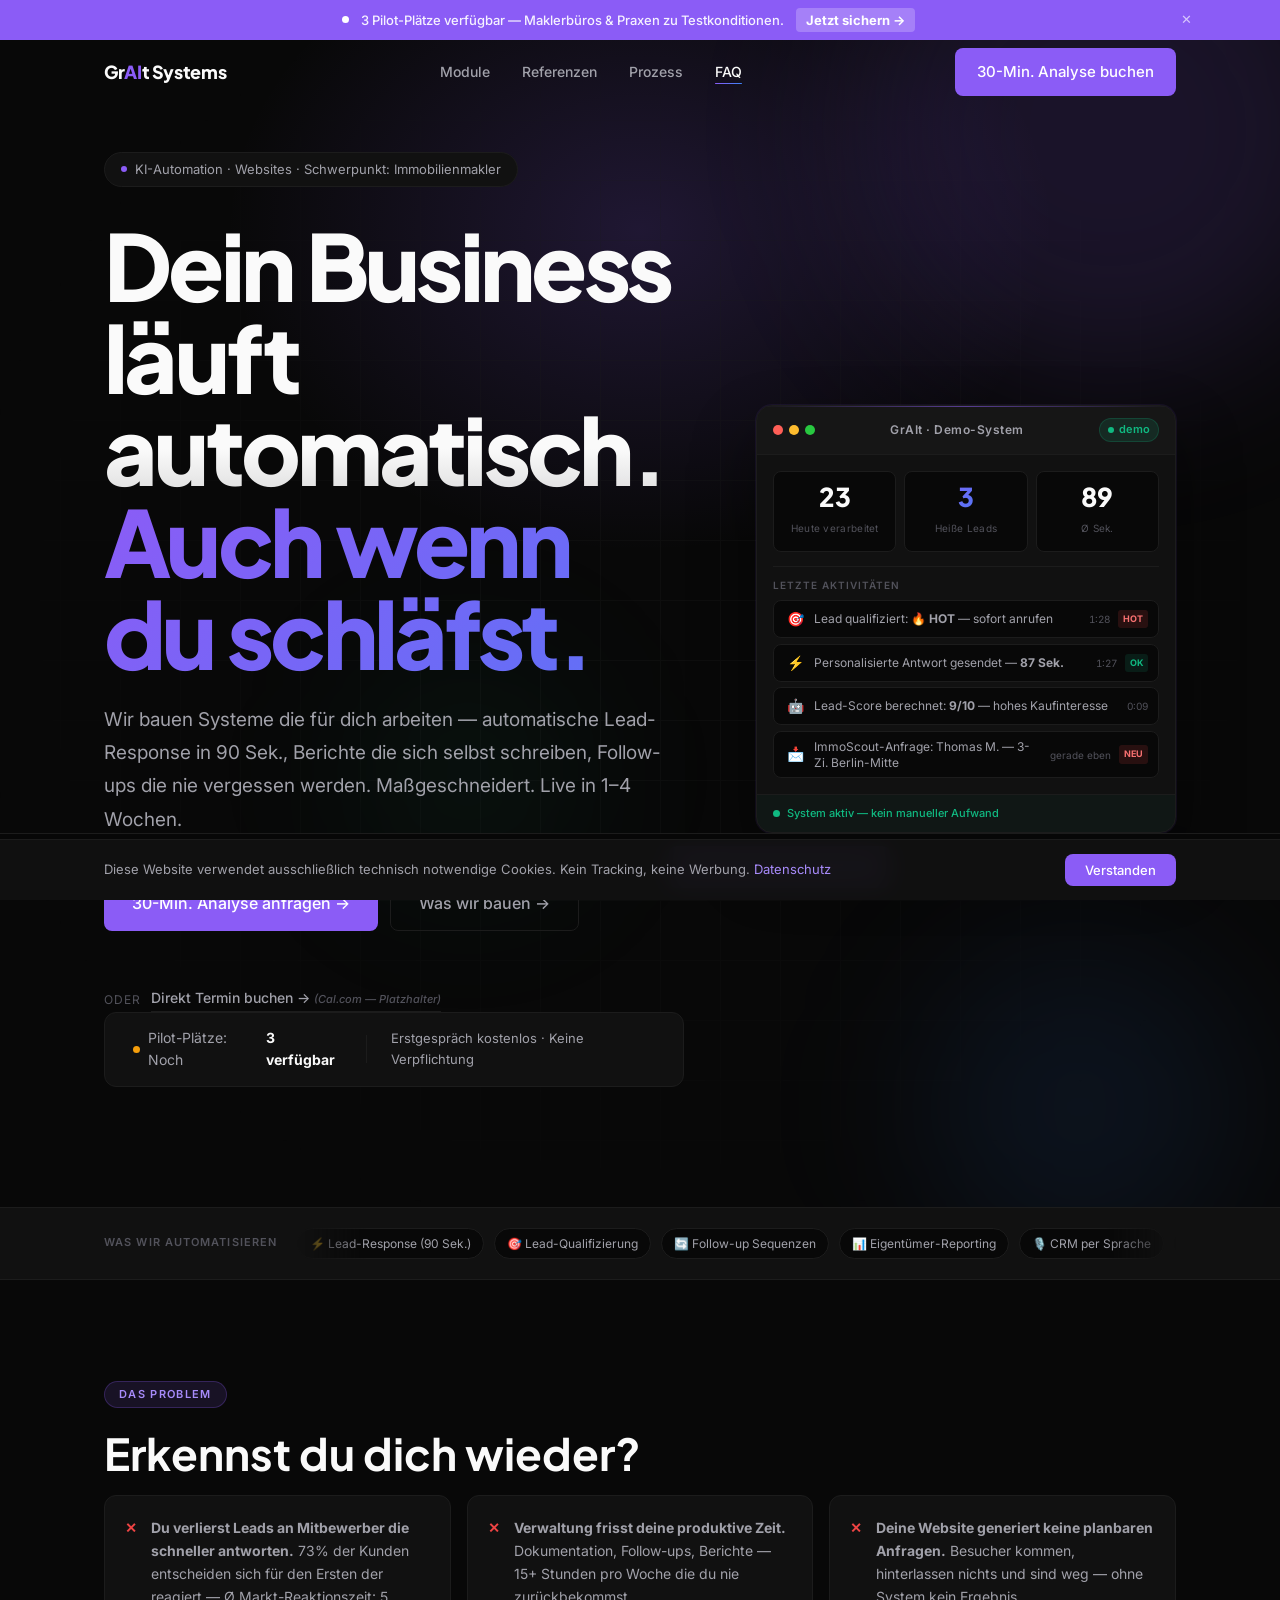
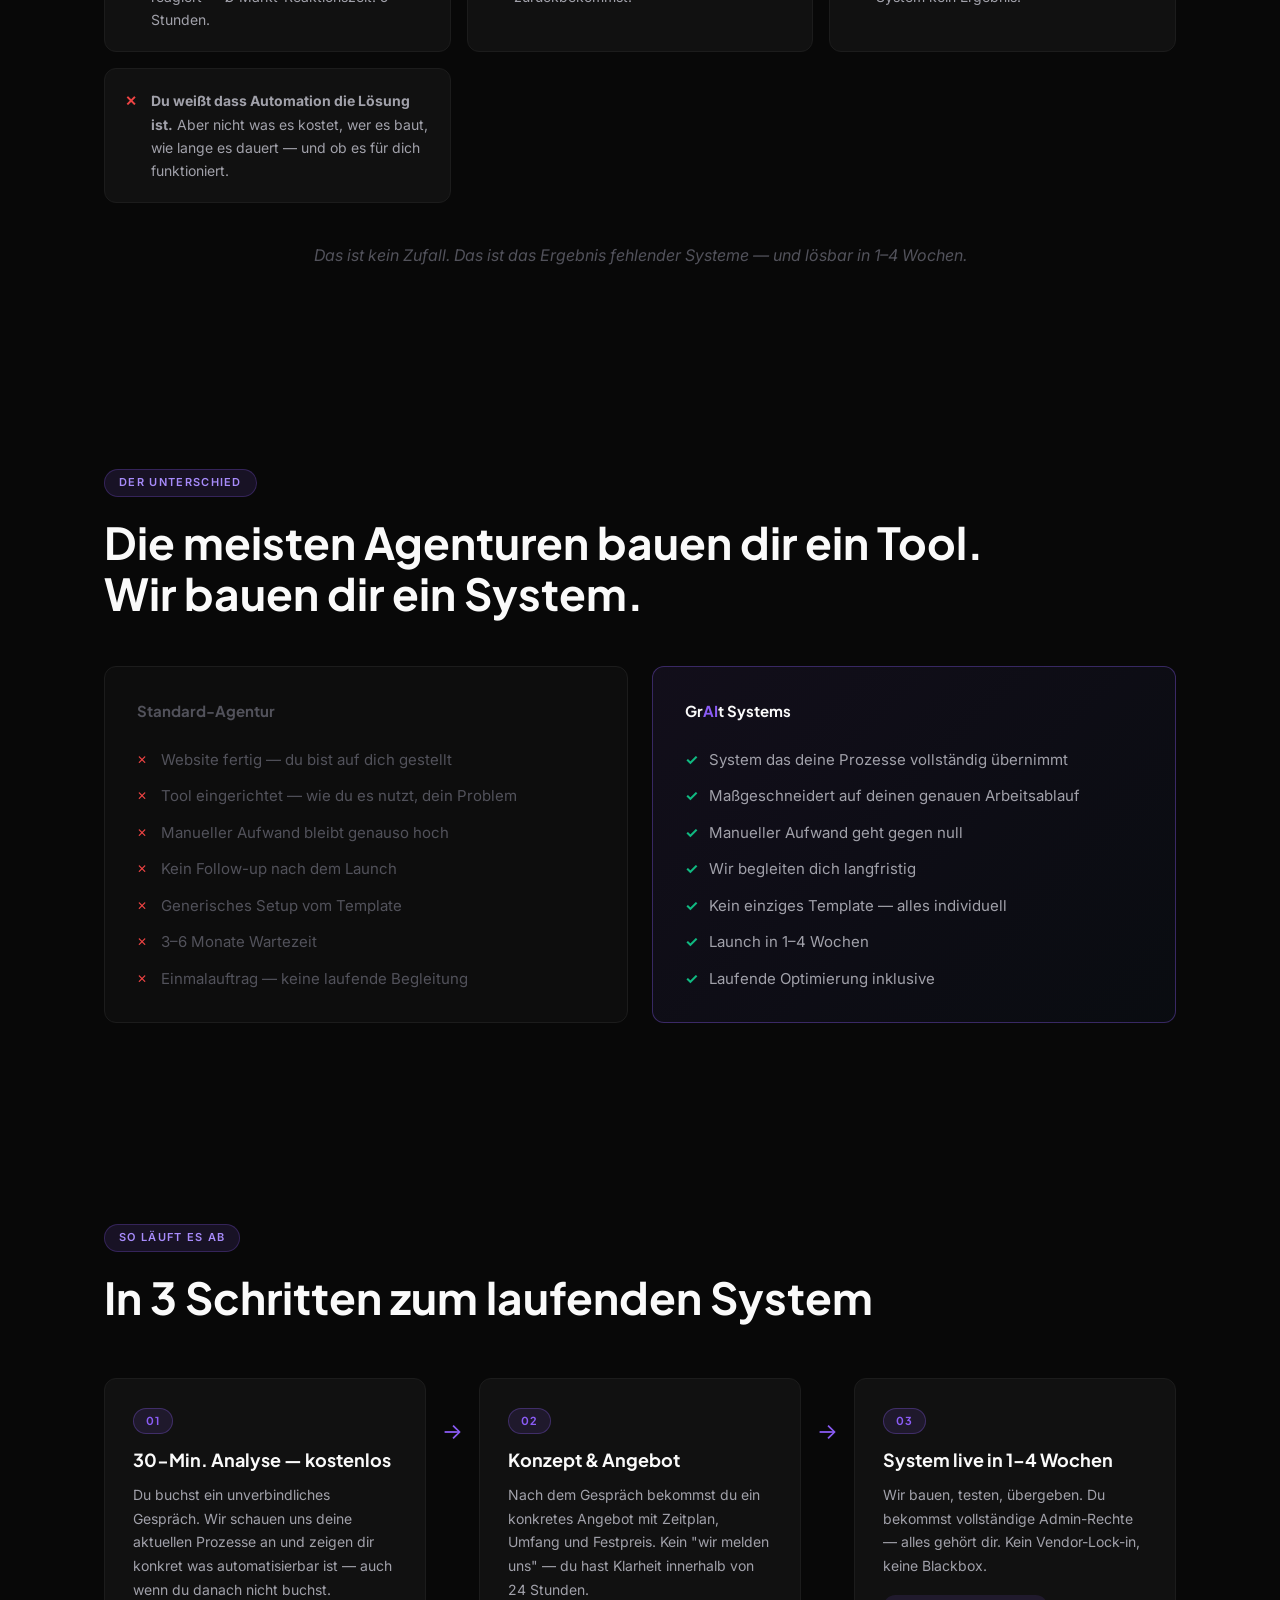
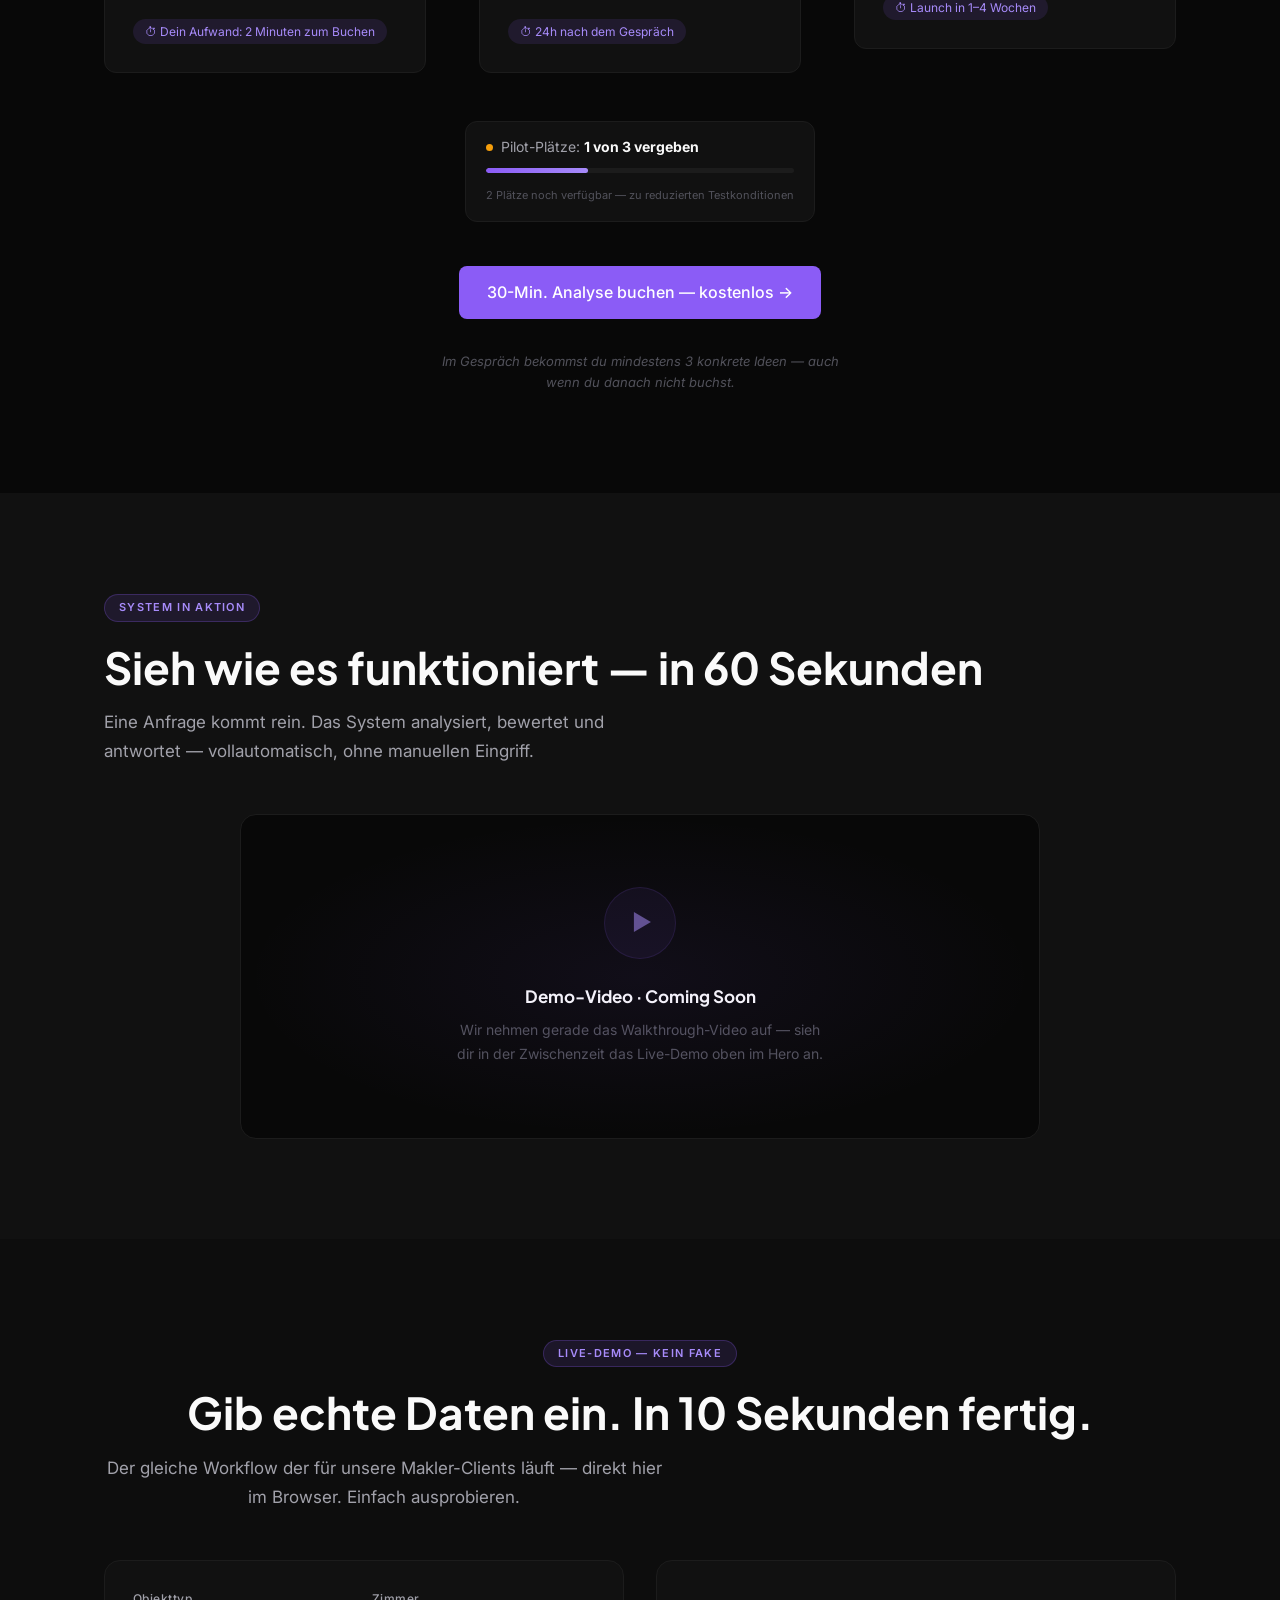
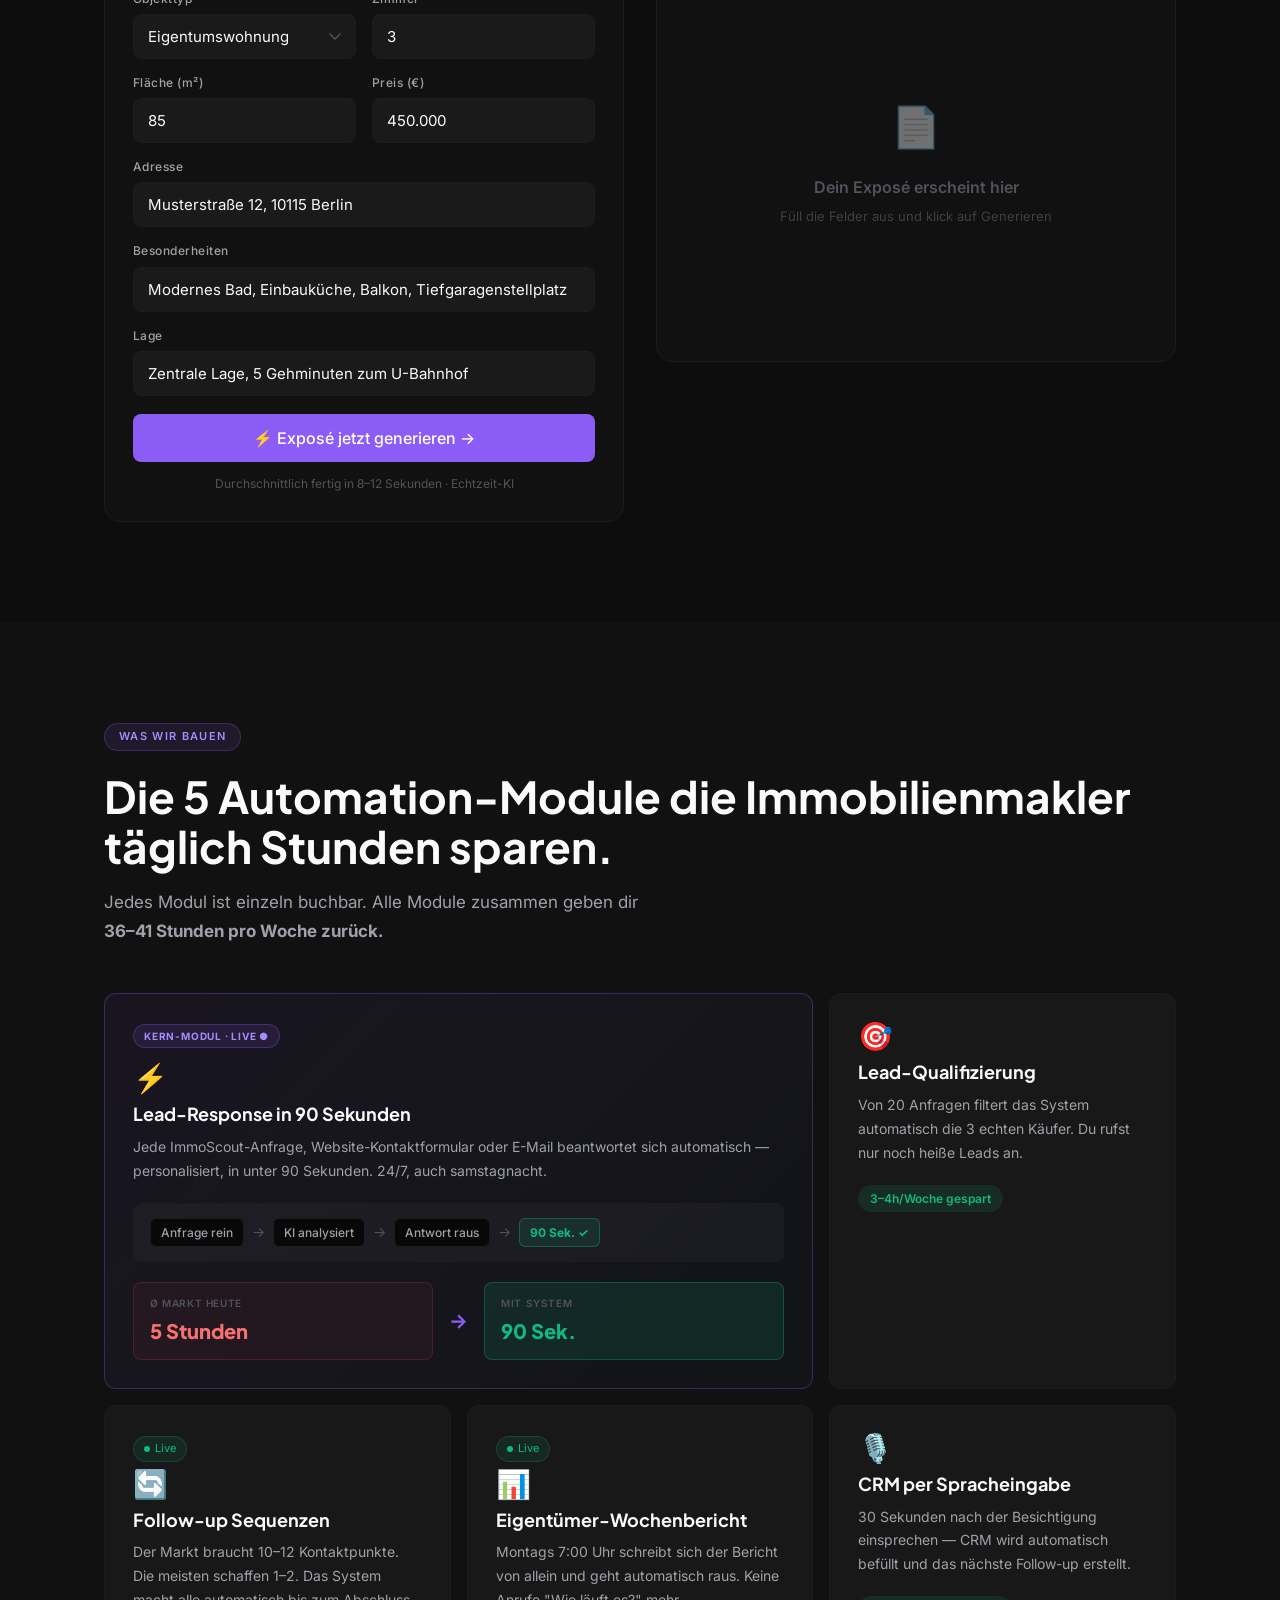
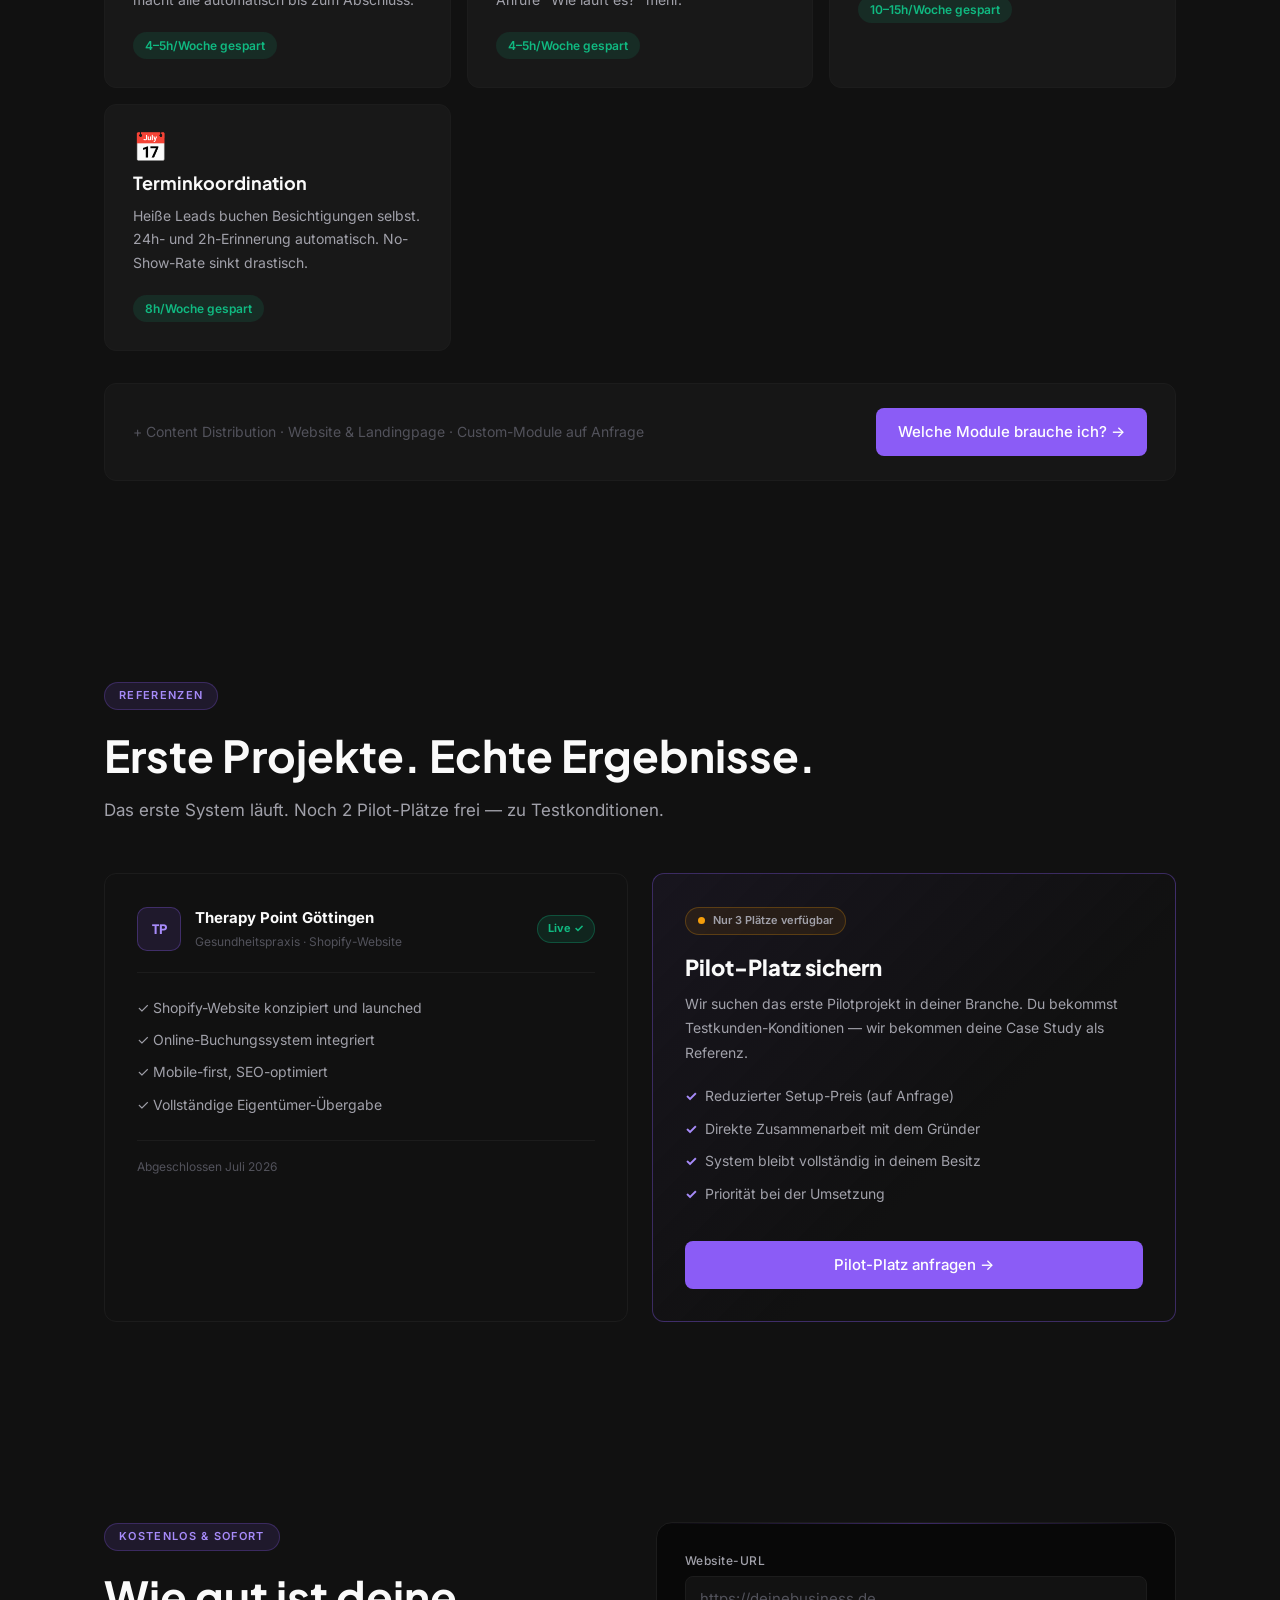
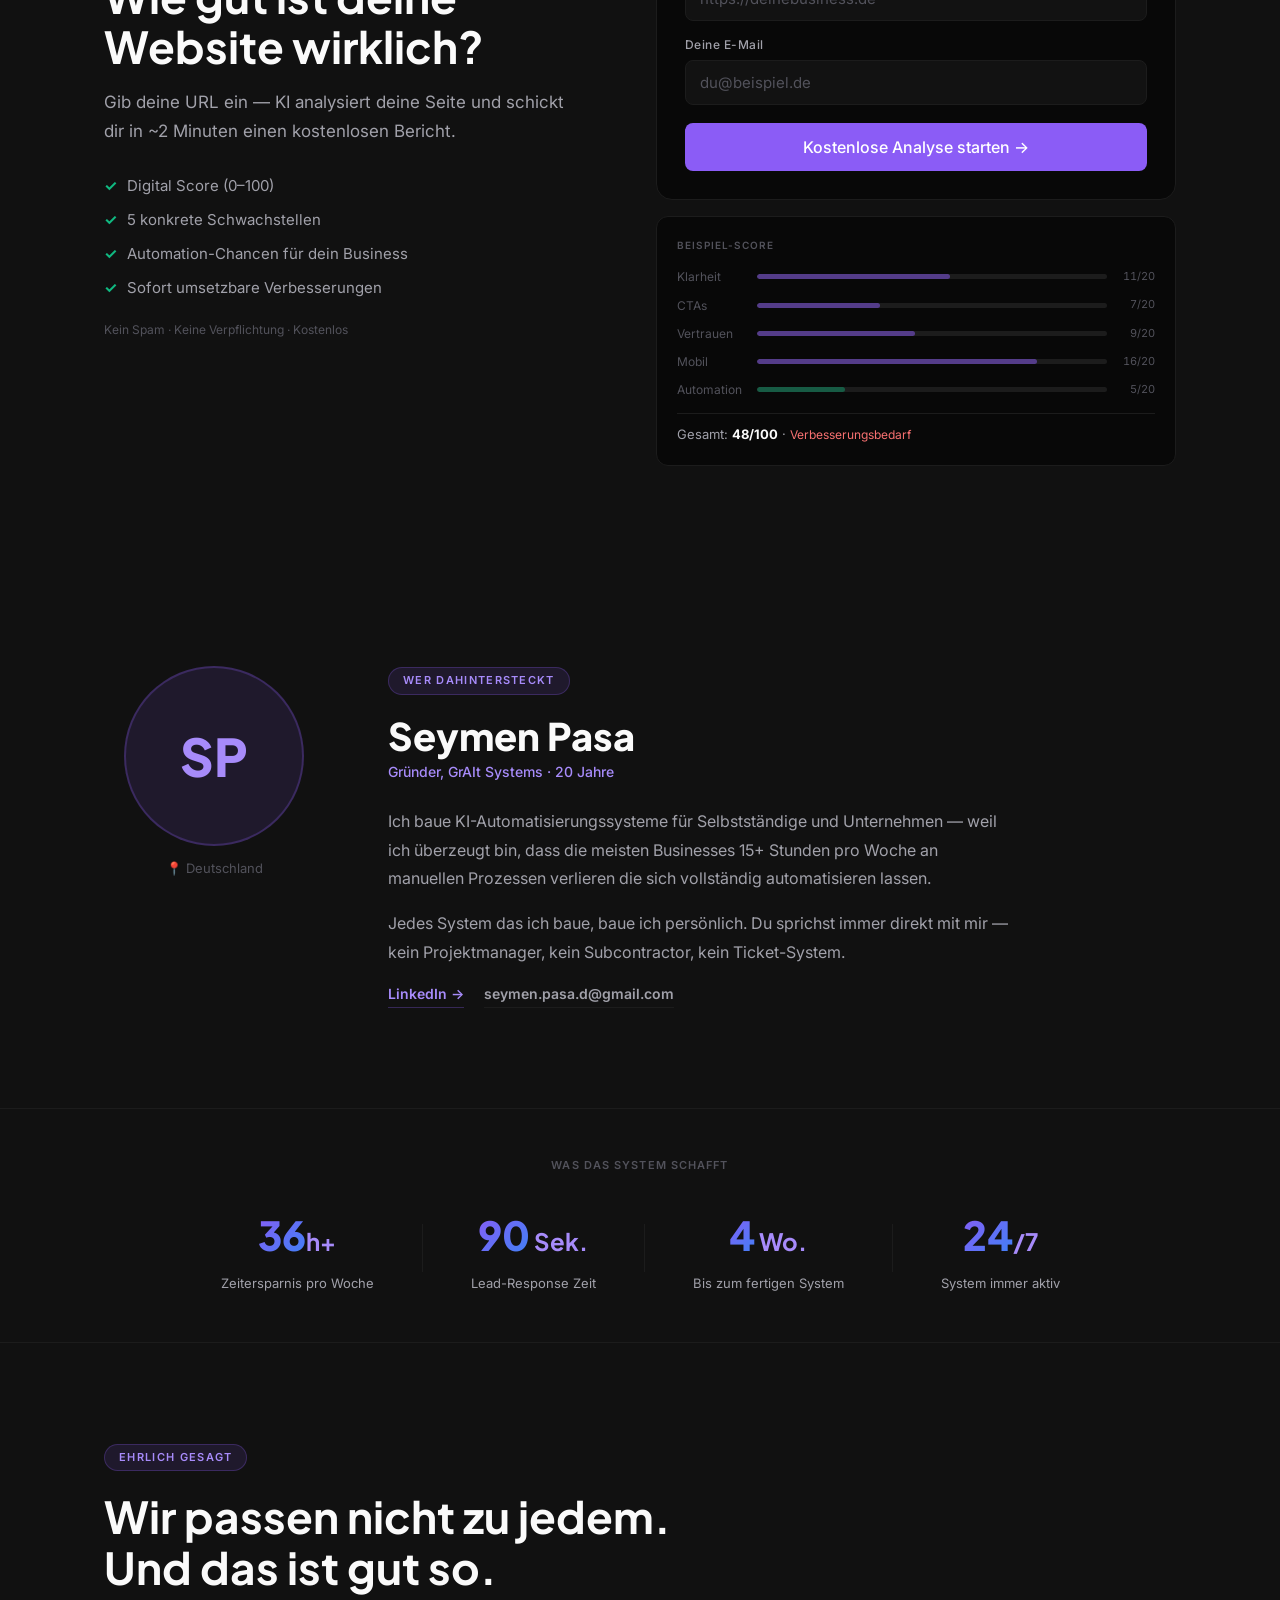
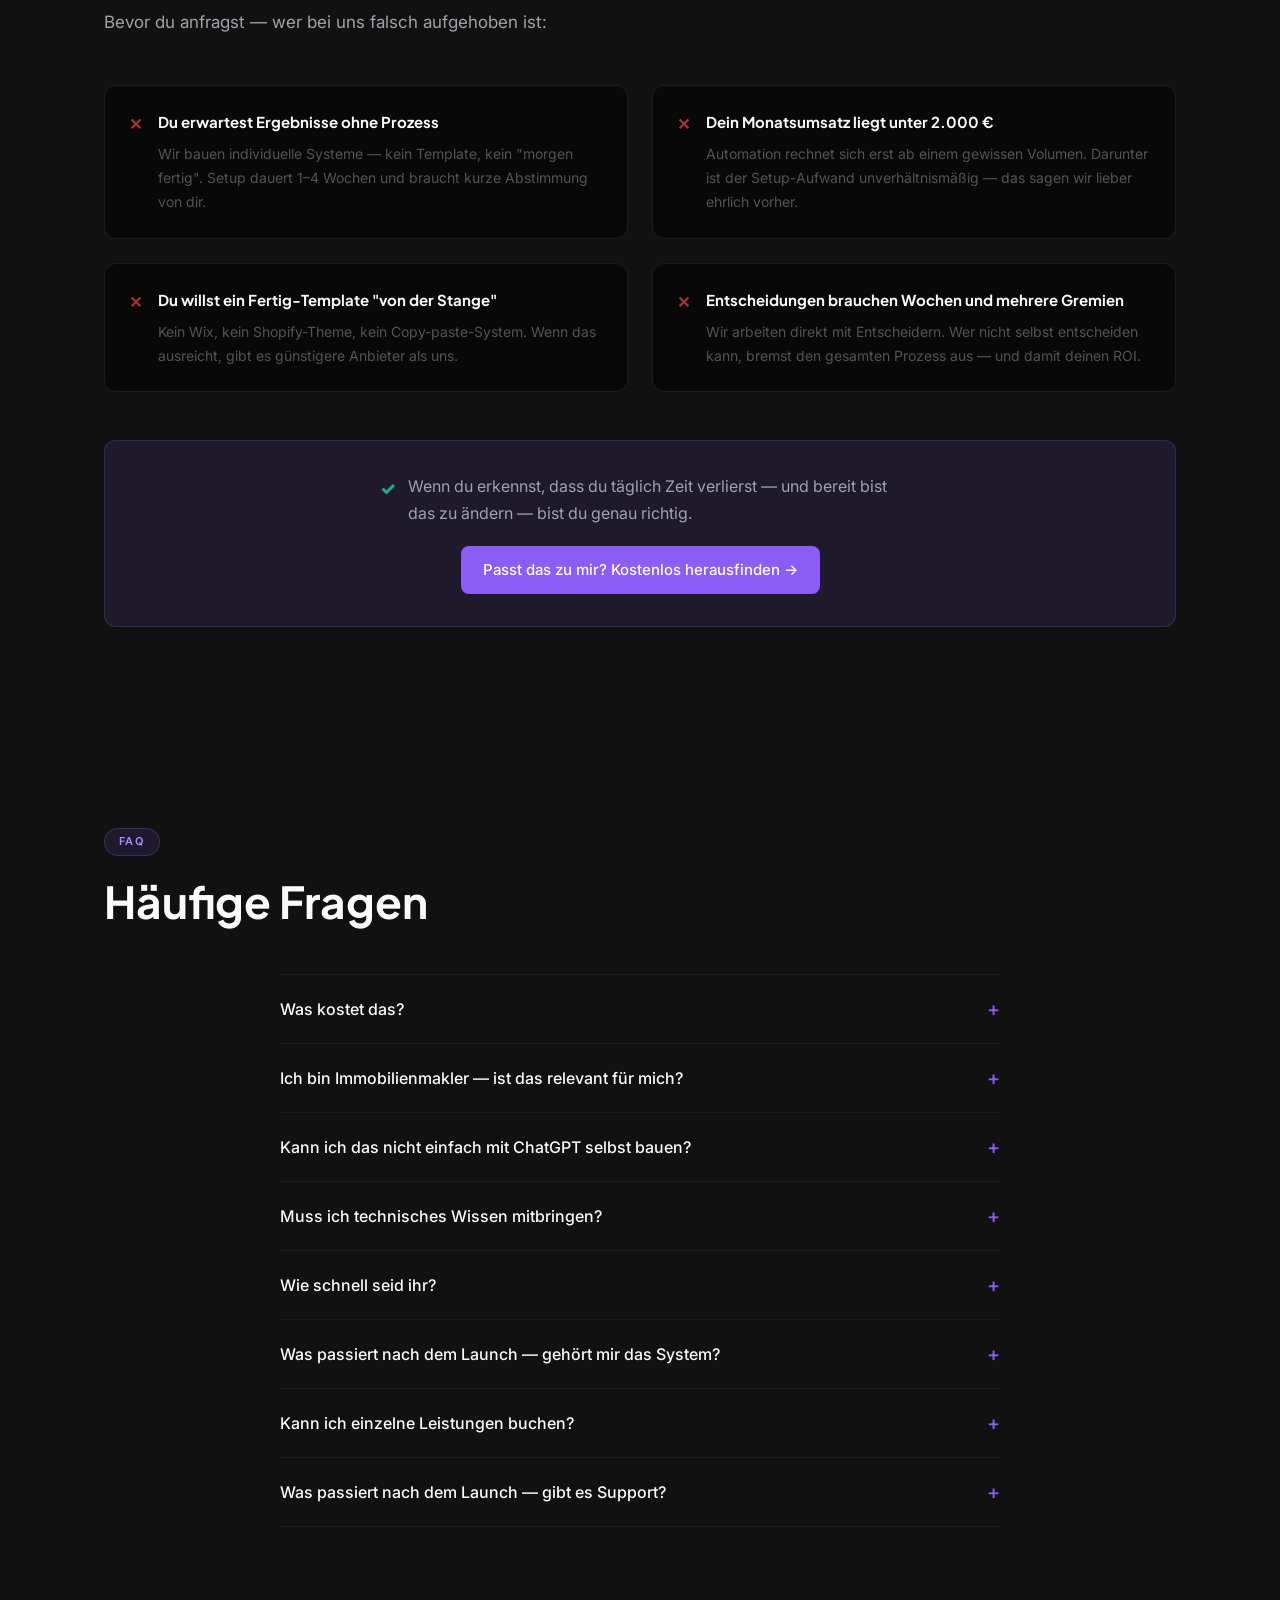
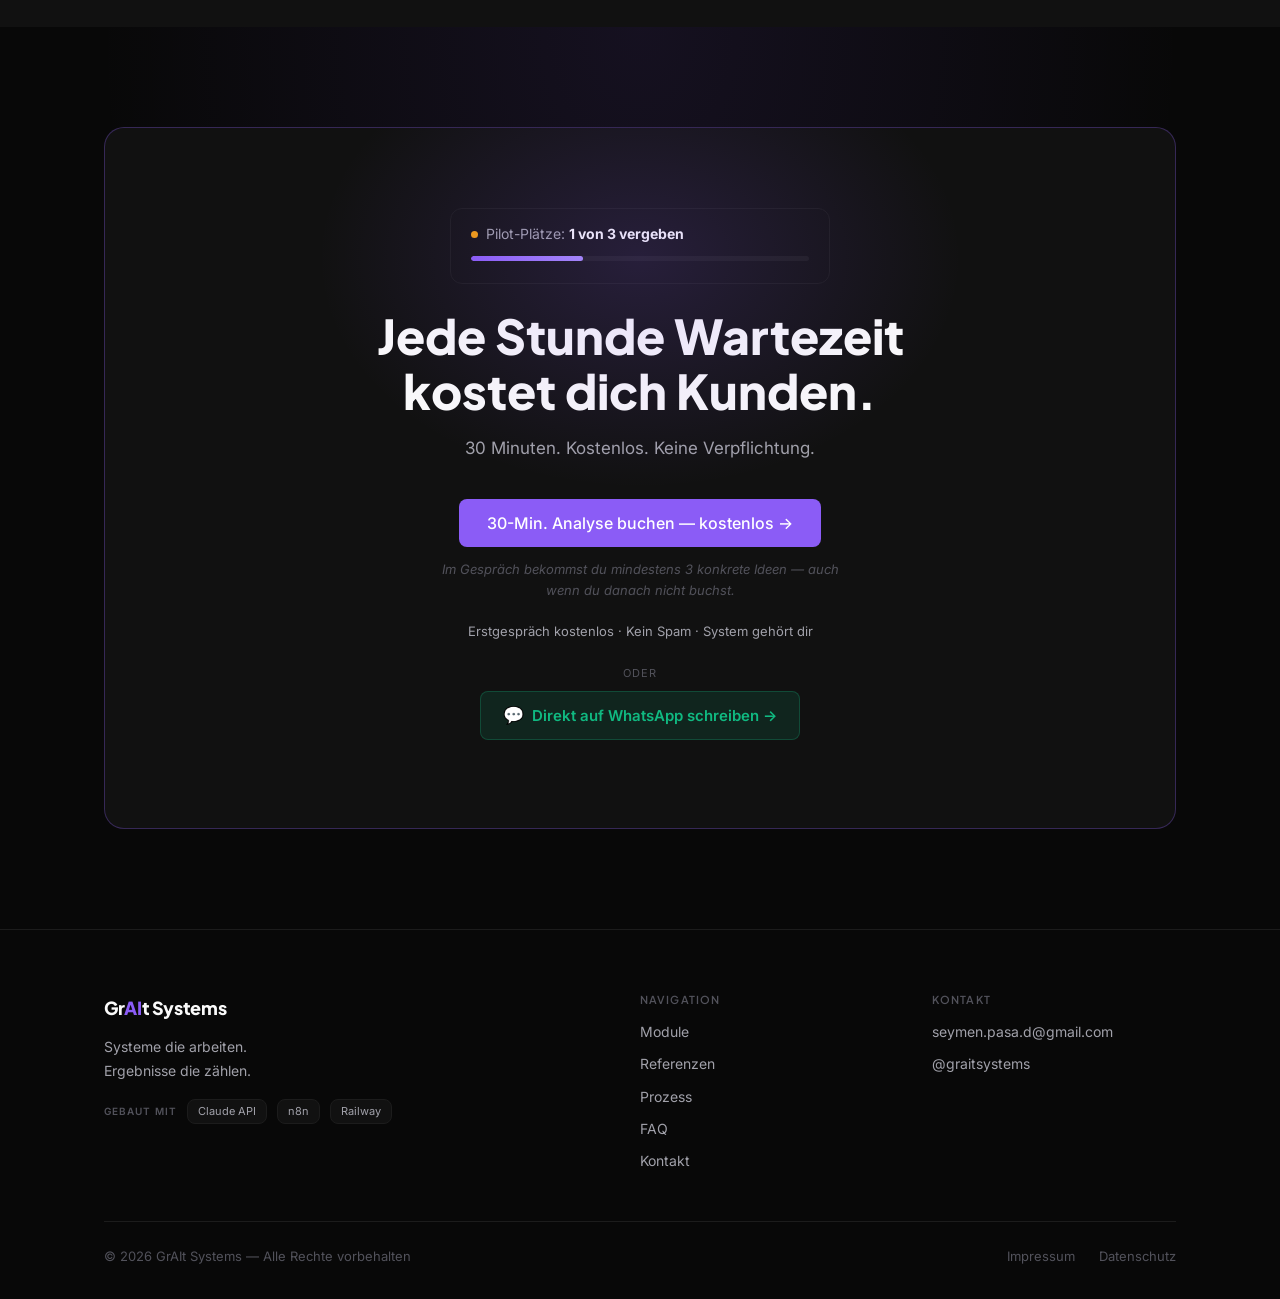
==== commit 4c6bef75: "Live Exposé demo, alle 5 Automation-Module, Website-Überarbeitung für maximale Conversion Co-Authore" ====
--- a/index.html
+++ b/index.html
@@ -3,35 +3,81 @@
 <head>
   <meta charset="UTF-8" />
   <meta name="viewport" content="width=device-width, initial-scale=1.0" />
-  <title>GrAIt Systems — Websites & KI-Automation</title>
-  <meta name="description" content="GrAIt Systems baut maßgeschneiderte Websites und KI-Automationssysteme — alles aus einer Hand." />
+  <title>GrAIt Systems — KI-Automation & Websites für Makler und KMU</title>
+  <meta name="description" content="GrAIt Systems automatisiert wiederkehrende Prozesse — von der Lead-Response bis zur automatischen Dokumentation. Maßgeschneidert für Immobilienmakler und Selbstständige." />
+
+  <!-- Open Graph -->
+  <meta property="og:title" content="GrAIt Systems — KI-Automation & Websites" />
+  <meta property="og:description" content="Dein Business läuft automatisch — auch wenn du schläfst. Maßgeschneiderte KI-Automation für Immobilienmakler und Selbstständige." />
+  <meta property="og:type" content="website" />
+  <meta property="og:url" content="https://graitsystems.com" />
+  <meta name="twitter:card" content="summary_large_image" />
+  <meta name="twitter:title" content="GrAIt Systems — KI-Automation & Websites" />
+  <meta name="twitter:description" content="Dein Business läuft automatisch — auch wenn du schläfst." />
+
+  <!-- Schema: Organization -->
+  <script type="application/ld+json">
+  {"@context":"https://schema.org","@type":"Organization","name":"GrAIt Systems","url":"https://graitsystems.com","email":"seymen.pasa.d@gmail.com","description":"KI-Automation und Webentwicklung für Selbstständige und KMU — Schwerpunkt Immobilienmakler","foundingDate":"2026","areaServed":"DE"}
+  </script>
+
+  <!-- Schema: FAQPage -->
+  <script type="application/ld+json">
+  {"@context":"https://schema.org","@type":"FAQPage","mainEntity":[{"@type":"Question","name":"Was kostet das?","acceptedAnswer":{"@type":"Answer","text":"Jedes Projekt ist individuell — kein Festpreis, kein Paket-Zwang. Im kostenlosen Erstgespräch analysieren wir deinen Bedarf und erstellen ein transparentes Angebot."}},{"@type":"Question","name":"Ich bin Immobilienmakler — ist das relevant für mich?","acceptedAnswer":{"@type":"Answer","text":"Ja — Immobilienmakler sind unser Schwerpunkt. Wir kennen die Pain Points: langsame Lead-Response, manuelle Eigentümer-Berichte, Leads die durch fehlende Follow-ups verloren gehen."}},{"@type":"Question","name":"Kann ich das nicht einfach mit ChatGPT selbst bauen?","acceptedAnswer":{"@type":"Answer","text":"ChatGPT ist passiv — du musst manuell starten, eintippen, prüfen. Es gibt keinen automatischen Trigger wenn eine Anfrage reinkommt. Unser System überwacht deine E-Mail, erkennt neue Leads automatisch, bewertet sie und antwortet — ohne dass du etwas tust."}},{"@type":"Question","name":"Muss ich technisches Wissen mitbringen?","acceptedAnswer":{"@type":"Answer","text":"Nein. Wir übernehmen alles — von der Konzeption bis zum Launch. Das einzige was du tust: deine bestehenden Accounts verknüpfen (5-Minuten-Aufgaben mit Anleitung)."}}]}
+  </script>
+
   <link rel="preconnect" href="https://fonts.googleapis.com" />
   <link rel="preconnect" href="https://fonts.gstatic.com" crossorigin />
-  <link href="https://fonts.googleapis.com/css2?family=Inter:wght@400;500;600&family=Plus+Jakarta+Sans:wght@600;700;800;900&display=swap" rel="stylesheet" />
+  <link rel="preload" as="style" href="https://fonts.googleapis.com/css2?family=Inter:wght@400;500;600&family=Plus+Jakarta+Sans:wght@600;700;800;900&display=swap" />
+  <link href="https://fonts.googleapis.com/css2?family=Inter:wght@400;500;600&family=Plus+Jakarta+Sans:wght@600;700;800;900&display=swap" rel="stylesheet" media="print" onload="this.media='all'" />
+  <noscript><link href="https://fonts.googleapis.com/css2?family=Inter:wght@400;500;600&family=Plus+Jakarta+Sans:wght@600;700;800;900&display=swap" rel="stylesheet" /></noscript>
+  <meta property="og:image" content="https://graitsystems.com/og-image.png" />
+  <meta property="og:image:width" content="1200" />
+  <meta property="og:image:height" content="630" />
   <link rel="stylesheet" href="style.css" />
   <link rel="icon" href="data:image/svg+xml,<svg xmlns='http://www.w3.org/2000/svg' viewBox='0 0 100 100'><rect width='100' height='100' rx='16' fill='%23080808'/><text y='.9em' font-size='72' font-family='sans-serif' fill='%238B5CF6'>G</text></svg>" />
 </head>
 <body>
+
+  <!-- SCROLL PROGRESS -->
+  <div class="scroll-progress" id="scrollProgress"></div>
+
+  <!-- ANNOUNCEMENT BAR -->
+  <div class="ann-bar" id="annBar">
+    <div class="ann-inner">
+      <span class="ann-pulse"></span>
+      <span class="ann-text">3 Pilot-Plätze verfügbar — Maklerbüros &amp; Praxen zu Testkonditionen.</span>
+      <a href="#kontakt" class="ann-cta open-form">Jetzt sichern →</a>
+      <button class="ann-close" id="annClose" aria-label="Schließen">✕</button>
+    </div>
+  </div>
+
+  <!-- COOKIE BANNER -->
+  <div class="cookie-banner" id="cookieBanner" role="dialog" aria-label="Cookie-Hinweis">
+    <div class="cookie-inner">
+      <p>Diese Website verwendet ausschließlich technisch notwendige Cookies. Kein Tracking, keine Werbung. <a href="datenschutz.html">Datenschutz</a></p>
+      <button class="cookie-btn" id="cookieAccept">Verstanden</button>
+    </div>
+  </div>
 
   <!-- NAV -->
   <nav class="nav" id="nav">
     <div class="nav-inner">
       <a href="#" class="logo">Gr<span class="logo-ai">AI</span>t Systems</a>
       <ul class="nav-links">
-        <li><a href="#leistungen">Leistungen</a></li>
-        <li><a href="#ergebnisse">Ergebnisse</a></li>
+        <li><a href="#module">Module</a></li>
+        <li><a href="#ergebnisse">Referenzen</a></li>
         <li><a href="#prozess">Prozess</a></li>
         <li><a href="#faq">FAQ</a></li>
       </ul>
-      <a href="#kontakt" class="btn btn-primary nav-cta">Gespräch buchen</a>
+      <a href="#kontakt" class="btn btn-primary nav-cta open-form">30-Min. Analyse buchen</a>
       <button class="nav-toggle" id="navToggle" aria-label="Menü"><span></span><span></span><span></span></button>
     </div>
     <div class="nav-mobile" id="navMobile">
-      <a href="#leistungen">Leistungen</a>
-      <a href="#ergebnisse">Ergebnisse</a>
+      <a href="#module">Module</a>
+      <a href="#ergebnisse">Referenzen</a>
       <a href="#prozess">Prozess</a>
       <a href="#faq">FAQ</a>
-      <a href="#kontakt" class="btn btn-primary">Gespräch buchen</a>
+      <a href="#kontakt" class="btn btn-primary open-form">30-Min. Analyse buchen</a>
     </div>
   </nav>
 
@@ -40,49 +86,110 @@
     <div class="hero-bg">
       <div class="hero-glow"></div>
       <div class="hero-grid"></div>
-    </div>
-    <div class="container">
-      <div class="hero-badge fade-in">
-        <span class="badge-dot"></span>
-        Websites · KI-Automation · Alles aus einer Hand
-      </div>
-      <h1 class="hero-headline fade-in fade-in-delay-1">
-        Dein Business läuft.<br /><span class="hero-accent">Auch ohne dich.</span>
-      </h1>
-      <p class="hero-sub fade-in fade-in-delay-2">
-        Wir bauen deine Website und automatisieren deinen gesamten digitalen Auftritt mit KI — von Instagram bis CRM. Maßgeschneidert. Kein Template. Keine Agentur die nur Designs liefert.
-      </p>
-      <div class="hero-actions fade-in fade-in-delay-3">
-        <a href="#kontakt" class="btn btn-primary btn-lg">Kostenloses Erstgespräch buchen</a>
-        <a href="#leistungen" class="btn btn-ghost btn-lg">Was wir bauen →</a>
-      </div>
-      <div class="hero-trust fade-in fade-in-delay-4">
-        <div class="hero-scarcity">
-          <span class="scarcity-dot"></span>
-          Nur noch <strong>3 Plätze</strong> verfügbar
-        </div>
-        <div class="hero-trust-divider"></div>
-        <div class="hero-rating">
-          <div class="stars">★★★★★</div>
-          <span>4.9 von 5 · Google</span>
-        </div>
-      </div>
-    </div>
-  </section>
-
-  <!-- PROJEKTE SHOWCASE -->
-  <section class="projects-bar">
-    <div class="container">
-      <p class="projects-label">Aktuelle Projekte</p>
-      <div class="projects-track">
-        <div class="project-pill">🌐 Website — E-Commerce</div>
-        <div class="project-pill">📱 Instagram Automation — Fitness</div>
-        <div class="project-pill">🌐 Website — Beratung</div>
-        <div class="project-pill">⚙️ CRM Automation — Immobilien</div>
-        <div class="project-pill">📱 Instagram Automation — Gastronomie</div>
-        <div class="project-pill">🌐 Website — Personal Brand</div>
-        <div class="project-pill">⚙️ Lead-Flow — Coaching</div>
-        <div class="project-pill">📱 Instagram Automation — E-Commerce</div>
+      <div class="hero-orb hero-orb-1"></div>
+      <div class="hero-orb hero-orb-2"></div>
+      <div class="hero-orb hero-orb-3"></div>
+    </div>
+    <div class="container">
+      <div class="hero-inner">
+
+        <!-- LEFT: Text -->
+        <div class="hero-text">
+          <div class="hero-badge fade-in">
+            <span class="badge-dot"></span>
+            KI-Automation · Websites · Schwerpunkt: Immobilienmakler
+          </div>
+          <h1 class="hero-headline fade-in fade-in-delay-1">
+            Dein Business läuft automatisch.<br /><span class="hero-accent" id="heroAccent">Auch wenn du schläfst.</span>
+          </h1>
+          <p class="hero-sub fade-in fade-in-delay-2">
+            Wir bauen Systeme die für dich arbeiten — automatische Lead-Response in 90 Sek., Berichte die sich selbst schreiben, Follow-ups die nie vergessen werden. Maßgeschneidert. Live in 1–4 Wochen.
+          </p>
+          <div class="hero-actions fade-in fade-in-delay-3">
+            <a href="#kontakt" class="btn btn-primary btn-lg btn-glow open-form">30-Min. Analyse anfragen →</a>
+            <a href="#module" class="btn btn-ghost btn-lg">Was wir bauen →</a>
+          </div>
+          <div class="hero-cal fade-in fade-in-delay-4">
+            <span class="hero-cal-or">oder</span>
+            <a href="[CAL-PLATZHALTER]" class="hero-cal-link" target="_blank" rel="noopener">Direkt Termin buchen → <span class="hero-cal-note">(Cal.com — Platzhalter)</span></a>
+          </div>
+          <div class="hero-trust fade-in fade-in-delay-4">
+            <div class="hero-scarcity">
+              <span class="scarcity-dot"></span>
+              Pilot-Plätze: Noch <strong>3 verfügbar</strong>
+            </div>
+            <div class="hero-trust-divider"></div>
+            <div class="hero-info">
+              <span>Erstgespräch kostenlos · Keine Verpflichtung</span>
+            </div>
+          </div>
+        </div>
+
+        <!-- RIGHT: Live Widget -->
+        <div class="hero-visual fade-in fade-in-delay-2">
+          <div class="hero-widget">
+            <div class="hw-header">
+              <div class="hw-dots"><span></span><span></span><span></span></div>
+              <span class="hw-title">GrAIt · Demo-System</span>
+              <span class="hw-live"><span class="live-dot"></span>demo</span>
+            </div>
+            <div class="hw-body">
+              <div class="hw-stats">
+                <div class="hw-stat">
+                  <span class="hw-num hw-num-count">0</span>
+                  <span class="hw-stat-label">Heute verarbeitet</span>
+                </div>
+                <div class="hw-stat">
+                  <span class="hw-num hw-num-hot">3</span>
+                  <span class="hw-stat-label">Heiße Leads</span>
+                </div>
+                <div class="hw-stat">
+                  <span class="hw-num">89</span>
+                  <span class="hw-stat-label">Ø Sek.</span>
+                </div>
+              </div>
+              <div class="hw-divider"></div>
+              <div class="hw-feed-label">Letzte Aktivitäten</div>
+              <div class="hw-feed" id="heroFeed"></div>
+            </div>
+            <div class="hw-footer">
+              <span class="status-dot"></span>
+              System aktiv — kein manueller Aufwand
+            </div>
+          </div>
+        </div>
+
+      </div>
+    </div>
+  </section>
+
+  <!-- MODULES BAR (marquee) -->
+  <section class="modules-bar">
+    <div class="container">
+      <p class="modules-bar-label">Was wir automatisieren</p>
+      <div class="modules-bar-overflow">
+        <div class="modules-bar-track">
+          <div class="marquee-content">
+            <div class="module-pill">⚡ Lead-Response (90 Sek.)</div>
+            <div class="module-pill">🎯 Lead-Qualifizierung</div>
+            <div class="module-pill">🔄 Follow-up Sequenzen</div>
+            <div class="module-pill">📊 Eigentümer-Reporting</div>
+            <div class="module-pill">🎙️ CRM per Sprache</div>
+            <div class="module-pill">📅 Terminkoordination</div>
+            <div class="module-pill">🌐 Website & Landingpage</div>
+            <div class="module-pill">📢 Content Distribution</div>
+          </div>
+          <div class="marquee-content" aria-hidden="true">
+            <div class="module-pill">⚡ Lead-Response (90 Sek.)</div>
+            <div class="module-pill">🎯 Lead-Qualifizierung</div>
+            <div class="module-pill">🔄 Follow-up Sequenzen</div>
+            <div class="module-pill">📊 Eigentümer-Reporting</div>
+            <div class="module-pill">🎙️ CRM per Sprache</div>
+            <div class="module-pill">📅 Terminkoordination</div>
+            <div class="module-pill">🌐 Website & Landingpage</div>
+            <div class="module-pill">📢 Content Distribution</div>
+          </div>
+        </div>
       </div>
     </div>
   </section>
@@ -92,66 +199,27 @@
     <div class="container">
       <div class="pain-header reveal">
         <div class="section-label">Das Problem</div>
-        <h2 class="section-headline">Warum die meisten Businesses online<br class="br-desktop" /> keine Ergebnisse erzielen —</h2>
-        <p class="pain-intro">…obwohl sie regelmäßig posten, Zeit investieren und sogar Geld ausgeben.</p>
-      </div>
-      <div class="pain-intro-text reveal">
-        <p>Wenn es dir wie den meisten Business-Inhabern geht, kennst du diese Probleme:</p>
+        <h2 class="section-headline">Erkennst du dich wieder?</h2>
       </div>
       <div class="pain-grid">
         <div class="pain-item reveal">
           <span class="pain-x">✕</span>
-          <p>Du postest regelmäßig auf Instagram — aber der Account wächst kaum und bringt keine Anfragen.</p>
+          <p><strong>Du verlierst Leads an Mitbewerber die schneller antworten.</strong> 73% der Kunden entscheiden sich für den Ersten der reagiert — Ø Markt-Reaktionszeit: 5 Stunden.</p>
         </div>
         <div class="pain-item reveal">
           <span class="pain-x">✕</span>
-          <p>DMs und Kommentare stapeln sich unbeantwortet. Potenzielle Kunden warten stundenlang auf eine Reaktion — und kaufen woanders.</p>
+          <p><strong>Verwaltung frisst deine produktive Zeit.</strong> Dokumentation, Follow-ups, Berichte — 15+ Stunden pro Woche die du nie zurückbekommst.</p>
         </div>
         <div class="pain-item reveal">
           <span class="pain-x">✕</span>
-          <p>Du verbringst täglich Stunden mit Content-Erstellung, Hashtag-Recherche und manuellem Posten — statt dich ums eigentliche Business zu kümmern.</p>
+          <p><strong>Deine Website generiert keine planbaren Anfragen.</strong> Besucher kommen, hinterlassen nichts und sind weg — ohne System kein Ergebnis.</p>
         </div>
         <div class="pain-item reveal">
           <span class="pain-x">✕</span>
-          <p>Deine Website existiert — aber sie generiert keine Anfragen. Besucher kommen, lesen kurz und verschwinden wieder.</p>
-        </div>
-        <div class="pain-item reveal">
-          <span class="pain-x">✕</span>
-          <p>Konkurrenten mit schlechterem Produkt haben mehr Follower, mehr Sichtbarkeit und mehr Kunden — und du fragst dich warum.</p>
-        </div>
-        <div class="pain-item reveal">
-          <span class="pain-x">✕</span>
-          <p>Manuelle Prozesse fressen Zeit: Follow-ups vergessen, Leads verloren, keine Übersicht über Kunden und Anfragen.</p>
-        </div>
-        <div class="pain-item reveal">
-          <span class="pain-x">✕</span>
-          <p>Du hast eine Agentur beauftragt — hast eine Website bekommen und seitdem nie wieder von ihr gehört.</p>
-        </div>
-        <div class="pain-item reveal">
-          <span class="pain-x">✕</span>
-          <p>Wachstum fühlt sich wie Arbeit an. Es fehlt ein System das läuft — auch wenn du nicht da bist.</p>
-        </div>
-      </div>
-      <p class="pain-closing reveal">Keine Sorge — das ist kein Einzelfall. Das ist das Ergebnis fehlender Systeme.</p>
-    </div>
-  </section>
-
-  <!-- WARUM ANDERE SCHEITERN -->
-  <section class="section section-dark why-section">
-    <div class="container">
-      <div class="why-header reveal">
-        <div class="section-label">Die Wahrheit</div>
-        <h2 class="section-headline">Warum mehr Content, mehr Budget oder<br class="br-desktop" /> eine neue App nichts ändert…</h2>
-      </div>
-      <div class="why-content reveal">
-        <p>Viele Businesses glauben, dass mehr Posting, teurere Tools oder ein anderer Social-Media-Kanal automatisch bessere Ergebnisse bringen. Sie probieren neue Strategien, kaufen Kurse, beauftragen Freelancer — und stellen frustriert fest: <strong>nichts davon löst das eigentliche Problem.</strong></p>
-        <p>Die Wahrheit lautet: Es liegt nicht am fehlenden Einsatz oder am falschen Kanal. Es liegt daran, dass kein funktionierendes System dahintersteckt.</p>
-        <div class="why-box">
-          <p class="why-box-text">Jede Art von Online-Präsenz — egal ob Instagram, Website oder Ads — steht und fällt mit einem einzigen Faktor: <strong>einem automatisierten System das die Arbeit übernimmt und rund um die Uhr läuft.</strong></p>
-        </div>
-        <p>Wenn deine Website nicht verkaufsoptimiert ist und dein Instagram nicht automatisiert läuft, verlierst du täglich potenzielle Kunden — an Mitbewerber die einfach besser aufgestellt sind.</p>
-        <p><strong>Die Lösung ist klar:</strong> Ein maßgeschneidertes System aus Website + KI-Automation — das für dich arbeitet, während du es nicht tust.</p>
-      </div>
+          <p><strong>Du weißt dass Automation die Lösung ist.</strong> Aber nicht was es kostet, wer es baut, wie lange es dauert — und ob es für dich funktioniert.</p>
+        </div>
+      </div>
+      <p class="pain-closing reveal">Das ist kein Zufall. Das ist das Ergebnis fehlender Systeme — und lösbar in 1–4 Wochen.</p>
     </div>
   </section>
 
@@ -160,17 +228,17 @@
     <div class="container">
       <div class="usp-header reveal">
         <div class="section-label">Der Unterschied</div>
-        <h2 class="section-headline">Die meisten Agenturen bauen dir eine Website.<br class="br-desktop" /> Wir bauen dir ein System.</h2>
+        <h2 class="section-headline">Die meisten Agenturen bauen dir ein Tool.<br class="br-desktop" /> Wir bauen dir ein System.</h2>
       </div>
       <div class="usp-compare">
         <div class="usp-col usp-col-old reveal">
-          <div class="usp-col-header"><span class="usp-tag usp-tag-old">Andere Agenturen</span></div>
+          <div class="usp-col-header"><span class="usp-tag usp-tag-old">Standard-Agentur</span></div>
           <ul class="usp-list usp-list-old">
             <li>Website fertig — du bist auf dich gestellt</li>
-            <li>Content musst du selbst produzieren</li>
-            <li>DMs & Kommentare: dein Problem</li>
+            <li>Tool eingerichtet — wie du es nutzt, dein Problem</li>
+            <li>Manueller Aufwand bleibt genauso hoch</li>
             <li>Kein Follow-up nach dem Launch</li>
-            <li>Generisches Design vom Template</li>
+            <li>Generisches Setup vom Template</li>
             <li>3–6 Monate Wartezeit</li>
             <li>Einmalauftrag — keine laufende Begleitung</li>
           </ul>
@@ -178,11 +246,11 @@
         <div class="usp-col usp-col-new reveal">
           <div class="usp-col-header"><span class="usp-tag usp-tag-new">Gr<span class="logo-ai">AI</span>t Systems</span></div>
           <ul class="usp-list usp-list-new">
-            <li>Website + vollständige Automation aus einer Hand</li>
-            <li>KI erstellt und postet deinen Content automatisch</li>
-            <li>DMs & Kommentare werden automatisch beantwortet</li>
+            <li>System das deine Prozesse vollständig übernimmt</li>
+            <li>Maßgeschneidert auf deinen genauen Arbeitsablauf</li>
+            <li>Manueller Aufwand geht gegen null</li>
             <li>Wir begleiten dich langfristig</li>
-            <li>Maßgeschneidert — kein einziges Template</li>
+            <li>Kein einziges Template — alles individuell</li>
             <li>Launch in 1–4 Wochen</li>
             <li>Laufende Optimierung inklusive</li>
           </ul>
@@ -191,169 +259,363 @@
     </div>
   </section>
 
-  <!-- INSTAGRAM SHOWCASE -->
-  <section class="section section-dark insta-section">
-    <div class="container">
-      <div class="insta-inner">
-        <div class="insta-text reveal">
-          <div class="section-label">Kern-Produkt</div>
-          <h2 class="section-headline">Instagram vollständig automatisiert.</h2>
-          <p class="insta-body">Unser KI-System übernimmt deinen gesamten Instagram-Account — von der Content-Erstellung bis zur Community-Pflege. Dein Account wächst passiv, während du dich ums Business kümmerst.</p>
-          <ul class="insta-features">
-            <li>
-              <span class="feature-icon">✦</span>
-              <div><strong>Content Creation</strong><p>KI generiert Posts, Captions, Hashtags & Stories täglich</p></div>
-            </li>
-            <li>
-              <span class="feature-icon">✦</span>
-              <div><strong>Auto-Publishing</strong><p>Optimale Posting-Zeiten, vollautomatisch</p></div>
-            </li>
-            <li>
-              <span class="feature-icon">✦</span>
-              <div><strong>DM & Kommentar Automation</strong><p>Jede Nachricht wird beantwortet — sofort, rund um die Uhr</p></div>
-            </li>
-            <li>
-              <span class="feature-icon">✦</span>
-              <div><strong>Analytics & Optimierung</strong><p>Das System lernt was funktioniert und passt sich an</p></div>
-            </li>
+  <!-- PROZESS -->
+  <section class="section" id="prozess">
+    <div class="container">
+      <div class="section-label reveal">So läuft es ab</div>
+      <h2 class="section-headline reveal">In 3 Schritten zum laufenden System</h2>
+      <div class="process-steps">
+        <div class="process-card reveal">
+          <div class="process-number">01</div>
+          <h3>30-Min. Analyse — kostenlos</h3>
+          <p>Du buchst ein unverbindliches Gespräch. Wir schauen uns deine aktuellen Prozesse an und zeigen dir konkret was automatisierbar ist — auch wenn du danach nicht buchst.</p>
+          <div class="process-time">⏱ Dein Aufwand: 2 Minuten zum Buchen</div>
+        </div>
+        <div class="process-connector reveal">→</div>
+        <div class="process-card reveal">
+          <div class="process-number">02</div>
+          <h3>Konzept & Angebot</h3>
+          <p>Nach dem Gespräch bekommst du ein konkretes Angebot mit Zeitplan, Umfang und Festpreis. Kein "wir melden uns" — du hast Klarheit innerhalb von 24 Stunden.</p>
+          <div class="process-time">⏱ 24h nach dem Gespräch</div>
+        </div>
+        <div class="process-connector reveal">→</div>
+        <div class="process-card reveal">
+          <div class="process-number">03</div>
+          <h3>System live in 1–4 Wochen</h3>
+          <p>Wir bauen, testen, übergeben. Du bekommst vollständige Admin-Rechte — alles gehört dir. Kein Vendor-Lock-in, keine Blackbox.</p>
+          <div class="process-time">⏱ Launch in 1–4 Wochen</div>
+        </div>
+      </div>
+      <div class="process-cta reveal">
+        <div class="pilot-progress">
+          <div class="pilot-progress-header">
+            <span class="scarcity-dot"></span>
+            <span>Pilot-Plätze: <strong>1 von 3 vergeben</strong></span>
+          </div>
+          <div class="pilot-bar"><div class="pilot-bar-fill" style="width:33%"></div></div>
+          <span class="pilot-bar-note">2 Plätze noch verfügbar — zu reduzierten Testkonditionen</span>
+        </div>
+        <a href="#kontakt" class="btn btn-primary btn-lg btn-glow open-form">30-Min. Analyse buchen — kostenlos →</a>
+        <p class="risk-note">Im Gespräch bekommst du mindestens 3 konkrete Ideen — auch wenn du danach nicht buchst.</p>
+      </div>
+    </div>
+  </section>
+
+  <!-- DEMO VIDEO -->
+  <section class="section section-dark demo-section">
+    <div class="container">
+      <div class="demo-header reveal">
+        <div class="section-label">System in Aktion</div>
+        <h2 class="section-headline">Sieh wie es funktioniert — in 60 Sekunden</h2>
+        <p class="section-sub">Eine Anfrage kommt rein. Das System analysiert, bewertet und antwortet — vollautomatisch, ohne manuellen Eingriff.</p>
+      </div>
+      <div class="demo-video-wrap reveal">
+        <div class="demo-video-placeholder">
+          <div class="demo-play">
+            <div class="demo-play-btn">▶</div>
+          </div>
+          <div class="demo-placeholder-text">
+            <strong>Demo-Video · Coming Soon</strong>
+            <p>Wir nehmen gerade das Walkthrough-Video auf — sieh dir in der Zwischenzeit das Live-Demo oben im Hero an.</p>
+          </div>
+        </div>
+      </div>
+    </div>
+  </section>
+
+  <!-- LIVE EXPOSÉ DEMO -->
+  <section class="section expose-demo-section" id="expose-demo">
+    <div class="container">
+      <div class="expose-demo-header reveal">
+        <div class="section-label">Live-Demo — kein Fake</div>
+        <h2 class="section-headline">Gib echte Daten ein. In 10 Sekunden fertig.</h2>
+        <p class="section-sub">Der gleiche Workflow der für unsere Makler-Clients läuft — direkt hier im Browser. Einfach ausprobieren.</p>
+      </div>
+      <div class="expose-demo-inner">
+        <div class="expose-form-col reveal">
+          <form id="exposeForm" novalidate>
+            <div class="expose-form-grid">
+              <div class="form-field">
+                <label class="form-label" for="ex-typ">Objekttyp</label>
+                <select class="form-select" id="ex-typ" name="objekttyp">
+                  <option value="Eigentumswohnung">Eigentumswohnung</option>
+                  <option value="Einfamilienhaus">Einfamilienhaus</option>
+                  <option value="Mehrfamilienhaus">Mehrfamilienhaus</option>
+                  <option value="Penthouse">Penthouse</option>
+                  <option value="Reihenhaus">Reihenhaus</option>
+                </select>
+              </div>
+              <div class="form-field">
+                <label class="form-label" for="ex-zimmer">Zimmer</label>
+                <input class="form-input" id="ex-zimmer" name="zimmer" type="number" placeholder="3" value="3" min="1" max="20" />
+              </div>
+              <div class="form-field">
+                <label class="form-label" for="ex-flaeche">Fläche (m²)</label>
+                <input class="form-input" id="ex-flaeche" name="flaeche" type="number" placeholder="85" value="85" />
+              </div>
+              <div class="form-field">
+                <label class="form-label" for="ex-preis">Preis (€)</label>
+                <input class="form-input" id="ex-preis" name="preis" type="text" placeholder="450.000" value="450.000" />
+              </div>
+            </div>
+            <div class="form-field">
+              <label class="form-label" for="ex-adresse">Adresse</label>
+              <input class="form-input" id="ex-adresse" name="adresse" type="text" placeholder="Musterstraße 12, 10115 Berlin" value="Musterstraße 12, 10115 Berlin" />
+            </div>
+            <div class="form-field">
+              <label class="form-label" for="ex-details">Besonderheiten</label>
+              <input class="form-input" id="ex-details" name="details" type="text" placeholder="Balkon, Einbauküche, Tiefgarage..." value="Modernes Bad, Einbauküche, Balkon, Tiefgaragenstellplatz" />
+            </div>
+            <div class="form-field">
+              <label class="form-label" for="ex-lage">Lage</label>
+              <input class="form-input" id="ex-lage" name="lage" type="text" placeholder="Zentrale Lage, U-Bahn 5 Min..." value="Zentrale Lage, 5 Gehminuten zum U-Bahnhof" />
+            </div>
+            <div class="expose-form-err" id="exposeFormErr"></div>
+            <button type="submit" class="btn btn-primary btn-lg expose-submit-btn" id="exposeSubmitBtn">
+              ⚡ Exposé jetzt generieren →
+            </button>
+            <div class="expose-hint">Durchschnittlich fertig in 8–12 Sekunden · Echtzeit-KI</div>
+          </form>
+        </div>
+        <div class="expose-result-col">
+          <div class="expose-state expose-state-empty" id="exposeStateEmpty">
+            <div class="expose-empty-icon">📄</div>
+            <p class="expose-empty-title">Dein Exposé erscheint hier</p>
+            <p class="expose-empty-sub">Füll die Felder aus und klick auf Generieren</p>
+          </div>
+          <div class="expose-state expose-state-loading" id="exposeStateLoading" style="display:none;">
+            <div class="expose-loading-dots"><span></span><span></span><span></span></div>
+            <p class="expose-loading-text">KI schreibt dein Exposé<span class="expose-loading-ellipsis"></span></p>
+            <p class="expose-loading-sub">Normalerweise 8–12 Sekunden</p>
+          </div>
+          <div class="expose-state expose-state-result" id="exposeStateResult" style="display:none;">
+            <div class="expose-result-topbar">
+              <span class="expose-result-badge">✓ Generiert in <strong id="exposeGenTime">0</strong> Sek.</span>
+              <button class="expose-copy-btn" id="exposeCopyBtn" title="Kopieren">Kopieren</button>
+            </div>
+            <div class="expose-result-body" id="exposeResultBody"></div>
+            <div class="expose-result-footer">
+              <button class="btn btn-ghost expose-new-btn" id="exposeNewBtn">Neues Exposé →</button>
+              <a href="#kontakt" class="btn btn-primary open-form">System für mich einrichten →</a>
+            </div>
+          </div>
+        </div>
+      </div>
+    </div>
+  </section>
+
+  <!-- AUTOMATION MODULES SHOWCASE -->
+  <section class="section section-dark modules-showcase" id="module">
+    <div class="container">
+      <div class="modules-showcase-header reveal">
+        <div class="section-label">Was wir bauen</div>
+        <h2 class="section-headline">Die 5 Automation-Module die Immobilienmakler<br class="br-desktop"> täglich Stunden sparen.</h2>
+        <p class="section-sub">Jedes Modul ist einzeln buchbar. Alle Module zusammen geben dir <strong>36–41 Stunden pro Woche zurück.</strong></p>
+      </div>
+
+      <div class="modules-bento">
+
+        <!-- FEATURED: Lead-Response -->
+        <div class="module-card module-card-featured reveal">
+          <div class="module-tag-badge">Kern-Modul · Live ●</div>
+          <div class="module-icon-wrap">⚡</div>
+          <h3>Lead-Response in 90 Sekunden</h3>
+          <p class="module-desc">Jede ImmoScout-Anfrage, Website-Kontaktformular oder E-Mail beantwortet sich automatisch — personalisiert, in unter 90 Sekunden. 24/7, auch samstagnacht.</p>
+          <div class="module-flow" id="moduleFlow">
+            <div class="flow-step flow-step-1">Anfrage rein</div>
+            <div class="flow-arrow">→</div>
+            <div class="flow-step flow-step-2">KI analysiert</div>
+            <div class="flow-arrow">→</div>
+            <div class="flow-step flow-step-3">Antwort raus</div>
+            <div class="flow-arrow">→</div>
+            <div class="flow-step flow-step-4 flow-step-highlight">90 Sek. ✓</div>
+          </div>
+          <div class="module-comparison">
+            <div class="comp-col comp-bad">
+              <span class="comp-label">Ø Markt heute</span>
+              <span class="comp-val">5 Stunden</span>
+            </div>
+            <div class="comp-sep">→</div>
+            <div class="comp-col comp-good">
+              <span class="comp-label">Mit System</span>
+              <span class="comp-val">90 Sek.</span>
+            </div>
+          </div>
+        </div>
+
+        <!-- Lead-Qualifizierung -->
+        <div class="module-card reveal">
+          <div class="module-icon-wrap">🎯</div>
+          <h3>Lead-Qualifizierung</h3>
+          <p class="module-desc">Von 20 Anfragen filtert das System automatisch die 3 echten Käufer. Du rufst nur noch heiße Leads an.</p>
+          <div class="module-time-badge">3–4h/Woche gespart</div>
+        </div>
+
+        <!-- Follow-up -->
+        <div class="module-card reveal">
+          <div class="module-live-pill"><span class="live-dot-sm"></span>Live</div>
+          <div class="module-icon-wrap">🔄</div>
+          <h3>Follow-up Sequenzen</h3>
+          <p class="module-desc">Der Markt braucht 10–12 Kontaktpunkte. Die meisten schaffen 1–2. Das System macht alle automatisch bis zum Abschluss.</p>
+          <div class="module-time-badge">4–5h/Woche gespart</div>
+        </div>
+
+        <!-- Eigentümer-Reporting -->
+        <div class="module-card reveal">
+          <div class="module-live-pill"><span class="live-dot-sm"></span>Live</div>
+          <div class="module-icon-wrap">📊</div>
+          <h3>Eigentümer-Wochenbericht</h3>
+          <p class="module-desc">Montags 7:00 Uhr schreibt sich der Bericht von allein und geht automatisch raus. Keine Anrufe "Wie läuft es?" mehr.</p>
+          <div class="module-time-badge">4–5h/Woche gespart</div>
+        </div>
+
+        <!-- CRM per Sprache -->
+        <div class="module-card reveal">
+          <div class="module-icon-wrap">🎙️</div>
+          <h3>CRM per Spracheingabe</h3>
+          <p class="module-desc">30 Sekunden nach der Besichtigung einsprechen — CRM wird automatisch befüllt und das nächste Follow-up erstellt.</p>
+          <div class="module-time-badge">10–15h/Woche gespart</div>
+        </div>
+
+        <!-- Terminkoordination -->
+        <div class="module-card reveal">
+          <div class="module-icon-wrap">📅</div>
+          <h3>Terminkoordination</h3>
+          <p class="module-desc">Heiße Leads buchen Besichtigungen selbst. 24h- und 2h-Erinnerung automatisch. No-Show-Rate sinkt drastisch.</p>
+          <div class="module-time-badge">8h/Woche gespart</div>
+        </div>
+
+      </div>
+
+      <div class="modules-footer reveal">
+        <p class="modules-note">+ Content Distribution · Website & Landingpage · Custom-Module auf Anfrage</p>
+        <a href="#kontakt" class="btn btn-primary open-form">Welche Module brauche ich? →</a>
+      </div>
+    </div>
+  </section>
+
+  <!-- LEISTUNGEN -->
+  <!-- REFERENZEN + PILOT -->
+  <section class="section section-dark" id="ergebnisse">
+    <div class="container">
+      <div class="section-label reveal">Referenzen</div>
+      <h2 class="section-headline reveal">Erste Projekte. Echte Ergebnisse.</h2>
+      <p class="section-sub reveal">Das erste System läuft. Noch 2 Pilot-Plätze frei — zu Testkonditionen.</p>
+      <div class="ref-grid">
+        <div class="ref-card reveal">
+          <div class="ref-header">
+            <div class="ref-avatar">TP</div>
+            <div class="ref-info">
+              <strong>Therapy Point Göttingen</strong>
+              <span>Gesundheitspraxis · Shopify-Website</span>
+            </div>
+            <div class="ref-live-badge">Live ✓</div>
+          </div>
+          <div class="ref-deliverables">
+            <div class="ref-item">✓ Shopify-Website konzipiert und launched</div>
+            <div class="ref-item">✓ Online-Buchungssystem integriert</div>
+            <div class="ref-item">✓ Mobile-first, SEO-optimiert</div>
+            <div class="ref-item">✓ Vollständige Eigentümer-Übergabe</div>
+          </div>
+          <div class="ref-footer-tag">Abgeschlossen Juli 2026</div>
+        </div>
+        <div class="ref-card ref-card-pilot reveal">
+          <div class="ref-pilot-scarcity">
+            <span class="scarcity-dot"></span>
+            Nur 3 Plätze verfügbar
+          </div>
+          <h3>Pilot-Platz sichern</h3>
+          <p>Wir suchen das erste Pilotprojekt in deiner Branche. Du bekommst Testkunden-Konditionen — wir bekommen deine Case Study als Referenz.</p>
+          <ul class="pilot-benefits">
+            <li>Reduzierter Setup-Preis (auf Anfrage)</li>
+            <li>Direkte Zusammenarbeit mit dem Gründer</li>
+            <li>System bleibt vollständig in deinem Besitz</li>
+            <li>Priorität bei der Umsetzung</li>
           </ul>
-          <a href="#kontakt" class="btn btn-primary">System anfragen →</a>
-        </div>
-        <div class="insta-dashboard reveal">
-          <div class="dashboard-card">
-            <div class="dashboard-header">
-              <div class="dashboard-dots"><span></span><span></span><span></span></div>
-              <span class="dashboard-title">GrAIt · Instagram Live</span>
-              <span class="dashboard-live"><span class="live-dot"></span>live</span>
-            </div>
-            <div class="dashboard-stats">
-              <div class="dash-stat">
-                <span class="dash-num" data-target="2847">0</span>
-                <span class="dash-label">Neue Follower</span>
-                <span class="dash-trend up">↑ 12%</span>
-              </div>
-              <div class="dash-stat">
-                <span class="dash-num" data-target="341">0</span>
-                <span class="dash-label">DMs beantwortet</span>
-                <span class="dash-trend up">↑ 8%</span>
-              </div>
-              <div class="dash-stat">
-                <span class="dash-num" data-target="94">0</span>
-                <span class="dash-label">Posts veröffentlicht</span>
-                <span class="dash-trend up">↑ 100%</span>
-              </div>
-            </div>
-            <div class="dashboard-feed">
-              <div class="feed-label">Letzte Aktionen</div>
-              <div class="feed-item">
-                <span class="feed-type post">Post</span>
-                <span class="feed-text">Neuer Carousel-Post veröffentlicht</span>
-                <span class="feed-time">vor 2 Min</span>
-              </div>
-              <div class="feed-item">
-                <span class="feed-type dm">DM</span>
-                <span class="feed-text">Automatische Antwort gesendet</span>
-                <span class="feed-time">vor 5 Min</span>
-              </div>
-              <div class="feed-item">
-                <span class="feed-type story">Story</span>
-                <span class="feed-text">Story hochgeladen & optimiert</span>
-                <span class="feed-time">vor 12 Min</span>
-              </div>
-              <div class="feed-item">
-                <span class="feed-type comment">Komm.</span>
-                <span class="feed-text">18 Kommentare beantwortet</span>
-                <span class="feed-time">vor 18 Min</span>
-              </div>
-            </div>
-            <div class="dashboard-footer">
-              <span class="status-dot"></span>
-              System läuft — kein manueller Aufwand
-            </div>
-          </div>
-        </div>
-      </div>
-    </div>
-  </section>
-
-  <!-- LEISTUNGEN -->
-  <section class="section" id="leistungen">
-    <div class="container">
-      <div class="section-label reveal">Leistungen</div>
-      <h2 class="section-headline reveal">Alles was dein Business braucht</h2>
-      <p class="section-sub reveal">Einzeln oder kombiniert — wir bauen was du wirklich brauchst. Kein Paket-Zwang, kein Festpreis.</p>
-      <div class="services-grid">
-        <div class="service-card reveal">
-          <div class="service-icon">🌐</div>
-          <h3>Web Development</h3>
-          <p>Verkaufsoptimierte Websites die Vertrauen aufbauen und Anfragen generieren — kein Template, sondern individuell auf dein Business.</p>
-          <ul class="service-list">
-            <li>Landing Pages & Business Websites</li>
-            <li>E-Commerce Shops</li>
-            <li>Animationen & Custom Interactions</li>
-            <li>SEO-optimiert & mobile-first</li>
+          <a href="#kontakt" class="btn btn-primary open-form" style="width:100%;justify-content:center;margin-top:8px;">Pilot-Platz anfragen →</a>
+        </div>
+      </div>
+    </div>
+  </section>
+
+  <!-- WEBSITE ANALYSE -->
+  <section class="section analyse-section" id="analyse">
+    <div class="container">
+      <div class="analyse-inner">
+
+        <div class="analyse-text reveal">
+          <div class="section-label">Kostenlos & sofort</div>
+          <h2 class="section-headline">Wie gut ist deine Website wirklich?</h2>
+          <p class="analyse-sub">Gib deine URL ein — KI analysiert deine Seite und schickt dir in ~2 Minuten einen kostenlosen Bericht.</p>
+          <ul class="analyse-checks">
+            <li><span class="analyse-check-icon">✓</span> Digital Score (0–100)</li>
+            <li><span class="analyse-check-icon">✓</span> 5 konkrete Schwachstellen</li>
+            <li><span class="analyse-check-icon">✓</span> Automation-Chancen für dein Business</li>
+            <li><span class="analyse-check-icon">✓</span> Sofort umsetzbare Verbesserungen</li>
           </ul>
-        </div>
-        <div class="service-card service-card-featured reveal">
-          <div class="service-badge">Kern-Produkt</div>
-          <div class="service-icon">📱</div>
-          <h3>Instagram Automation</h3>
-          <p>Dein Account wächst vollautomatisch — passiv, ohne deinen Aufwand. Content, Stories, DMs, Kommentare: alles läuft von selbst.</p>
-          <ul class="service-list">
-            <li>KI-Content Creation & Auto-Publishing</li>
-            <li>Stories, Reels, Carousel — alles automatisch</li>
-            <li>DM & Kommentar Automation</li>
-            <li>Analytics & kontinuierliche Optimierung</li>
-          </ul>
-        </div>
-        <div class="service-card reveal">
-          <div class="service-icon">⚙️</div>
-          <h3>Business Automation</h3>
-          <p>Wiederkehrende Prozesse einmal bauen — für immer automatisch laufen lassen. Mehr Output, weniger manuelle Arbeit.</p>
-          <ul class="service-list">
-            <li>Lead-Generierung & Follow-up</li>
-            <li>CRM & Kundenverwaltung</li>
-            <li>E-Mail & Benachrichtigungs-Flows</li>
-            <li>Custom KI-Workflows</li>
-          </ul>
-        </div>
-      </div>
-      <div class="services-cta reveal">
-        <p>Nicht sicher was du brauchst?</p>
-        <a href="#kontakt" class="btn btn-primary">Kostenlos beraten lassen — wir finden es gemeinsam heraus</a>
-      </div>
-    </div>
-  </section>
-
-  <!-- ERGEBNISSE / TESTIMONIALS -->
-  <section class="section section-dark" id="ergebnisse">
-    <div class="container">
-      <div class="section-label reveal">Ergebnisse</div>
-      <h2 class="section-headline reveal">Das sagen unsere Kunden</h2>
-      <p class="section-sub reveal">Echte Ergebnisse von echten Projekten.</p>
-      <div class="testimonials-grid">
-        <div class="testimonial-card reveal">
-          <div class="testimonial-stats">
-            <div class="t-stat"><span class="t-num">+340%</span><span class="t-label">Follower-Wachstum</span></div>
-            <div class="t-stat"><span class="t-num">0h</span><span class="t-label">Manueller Aufwand</span></div>
-            <div class="t-stat"><span class="t-num">24/7</span><span class="t-label">DMs beantwortet</span></div>
-          </div>
-          <p class="testimonial-quote">"Vorher haben wir täglich Stunden mit Content verbracht. Jetzt läuft alles automatisch und der Account wächst schneller als je zuvor."</p>
-          <div class="testimonial-author">
-            <div class="author-avatar">FK</div>
-            <div><strong>Fitness-Studio</strong><span>E-Commerce · Instagram Automation</span></div>
-          </div>
-        </div>
-        <div class="testimonial-card reveal">
-          <div class="testimonial-stats">
-            <div class="t-stat"><span class="t-num">3×</span><span class="t-label">Mehr Anfragen</span></div>
-            <div class="t-stat"><span class="t-num">2 Wo.</span><span class="t-label">Bis Launch</span></div>
-            <div class="t-stat"><span class="t-num">100%</span><span class="t-label">Individuell</span></div>
-          </div>
-          <p class="testimonial-quote">"In zwei Wochen hatte ich eine Website die tatsächlich Kunden bringt. Keine andere Agentur hat das so schnell und sauber umgesetzt."</p>
-          <div class="testimonial-author">
-            <div class="author-avatar">MB</div>
-            <div><strong>Beratungsunternehmen</strong><span>Web Development</span></div>
+          <p class="analyse-disclaimer">Kein Spam · Keine Verpflichtung · Kostenlos</p>
+        </div>
+
+        <div class="analyse-form-wrap reveal">
+          <div class="analyse-card" id="analyseCard">
+            <form id="analyseForm" novalidate>
+              <div class="form-field">
+                <label class="form-label" for="a-url">Website-URL</label>
+                <input class="form-input" id="a-url" name="url" type="url"
+                  placeholder="https://deinebusiness.de" autocomplete="url" />
+              </div>
+              <div class="form-field">
+                <label class="form-label" for="a-email">Deine E-Mail</label>
+                <input class="form-input" id="a-email" name="email" type="email"
+                  placeholder="du@beispiel.de" autocomplete="email" />
+              </div>
+              <div class="form-error-msg" id="analyseErr"></div>
+              <button type="submit" class="btn btn-primary btn-lg analyse-submit" id="analyseBtn">
+                Kostenlose Analyse starten →
+              </button>
+            </form>
+            <div class="analyse-success" id="analyseSuccess">
+              <div class="analyse-success-icon">📊</div>
+              <h3>Analyse gestartet!</h3>
+              <p>Wir analysieren deine Website gerade — du bekommst den Bericht in <strong>~2 Minuten</strong> per E-Mail.</p>
+              <p class="analyse-success-note">Schau auch in deinen Spam-Ordner.</p>
+            </div>
+          </div>
+          <div class="analyse-sample reveal">
+            <span class="analyse-sample-label">Beispiel-Score</span>
+            <div class="analyse-sample-bars">
+              <div class="asb-row"><span>Klarheit</span><div class="asb-bar"><div class="asb-fill" data-width="55%" style="width:0%"></div></div><span class="asb-val">11/20</span></div>
+              <div class="asb-row"><span>CTAs</span><div class="asb-bar"><div class="asb-fill" data-width="35%" style="width:0%"></div></div><span class="asb-val">7/20</span></div>
+              <div class="asb-row"><span>Vertrauen</span><div class="asb-bar"><div class="asb-fill" data-width="45%" style="width:0%"></div></div><span class="asb-val">9/20</span></div>
+              <div class="asb-row"><span>Mobil</span><div class="asb-bar"><div class="asb-fill" data-width="80%" style="width:0%"></div></div><span class="asb-val">16/20</span></div>
+              <div class="asb-row"><span>Automation</span><div class="asb-bar"><div class="asb-fill asb-fill-accent" data-width="25%" style="width:0%"></div></div><span class="asb-val">5/20</span></div>
+            </div>
+            <div class="asb-total">Gesamt: <strong>48/100</strong> · <span class="asb-label-bad">Verbesserungsbedarf</span></div>
+          </div>
+        </div>
+
+      </div>
+    </div>
+  </section>
+
+  <!-- GRÜNDER -->
+  <section class="section founder-section">
+    <div class="container">
+      <div class="founder-inner reveal">
+        <div class="founder-avatar-wrap">
+          <div class="founder-avatar">SP</div>
+          <!-- Platzhalter: <img src="foto.jpg" alt="Seymen Pasa" class="founder-photo"> -->
+          <div class="founder-location">📍 Deutschland</div>
+        </div>
+        <div class="founder-content">
+          <div class="section-label">Wer dahintersteckt</div>
+          <h2 class="founder-name">Seymen Pasa</h2>
+          <p class="founder-title">Gründer, GrAIt Systems · 20 Jahre</p>
+          <p class="founder-bio">Ich baue KI-Automatisierungssysteme für Selbstständige und Unternehmen — weil ich überzeugt bin, dass die meisten Businesses 15+ Stunden pro Woche an manuellen Prozessen verlieren die sich vollständig automatisieren lassen.</p>
+          <p class="founder-bio">Jedes System das ich baue, baue ich persönlich. Du sprichst immer direkt mit mir — kein Projektmanager, kein Subcontractor, kein Ticket-System.</p>
+          <div class="founder-links">
+            <a href="[LINKEDIN-PLATZHALTER]" class="founder-link founder-link-li" target="_blank" rel="noopener">LinkedIn →</a>
+            <a href="mailto:seymen.pasa.d@gmail.com" class="founder-link">seymen.pasa.d@gmail.com</a>
           </div>
         </div>
       </div>
@@ -363,15 +625,16 @@
   <!-- STATS BAR -->
   <section class="stats-bar">
     <div class="container">
+      <p class="stats-bar-label">Was das System schafft</p>
       <div class="stats-inner">
         <div class="stats-item reveal">
-          <span class="stats-num" data-target="10">0</span><span class="stats-suffix">+</span>
-          <span class="stats-label">Projekte abgeschlossen</span>
+          <span class="stats-num" data-target="36">0</span><span class="stats-suffix">h+</span>
+          <span class="stats-label">Zeitersparnis pro Woche</span>
         </div>
         <div class="stats-divider"></div>
         <div class="stats-item reveal">
-          <span class="stats-num" data-target="24">0</span><span class="stats-suffix">/7</span>
-          <span class="stats-label">Automation läuft durch</span>
+          <span class="stats-num" data-target="90">0</span><span class="stats-suffix"> Sek.</span>
+          <span class="stats-label">Lead-Response Zeit</span>
         </div>
         <div class="stats-divider"></div>
         <div class="stats-item reveal">
@@ -380,46 +643,57 @@
         </div>
         <div class="stats-divider"></div>
         <div class="stats-item reveal">
-          <span class="stats-num" data-target="0">0</span><span class="stats-suffix"> Templates</span>
-          <span class="stats-label">Alles 100% individuell</span>
-        </div>
-      </div>
-    </div>
-  </section>
-
-  <!-- PROZESS -->
-  <section class="section" id="prozess">
-    <div class="container">
-      <div class="section-label reveal">Zusammenarbeit</div>
-      <h2 class="section-headline reveal">In 3 Schritten zum laufenden System</h2>
-      <div class="process-steps">
-        <div class="process-card reveal">
-          <div class="process-number">Schritt 1</div>
-          <h3>Terminanfrage</h3>
-          <p>Du buchst ein kostenloses & unverbindliches Erstgespräch. Wir schauen uns vorher kurz deine aktuelle Online-Präsenz an — damit das Gespräch sofort konkret wird.</p>
-          <div class="process-time">⏱ 2 Minuten</div>
-        </div>
-        <div class="process-connector reveal">→</div>
-        <div class="process-card reveal">
-          <div class="process-number">Schritt 2</div>
-          <h3>Erstgespräch (30 Min)</h3>
-          <p>Wir lernen uns kennen, analysieren gemeinsam was bei dir fehlt und zeigen dir konkret was möglich ist — inklusive 3 sofort umsetzbaren Tipps, die du direkt anwenden kannst.</p>
-          <div class="process-time">⏱ 30 Minuten · kostenlos</div>
-        </div>
-        <div class="process-connector reveal">→</div>
-        <div class="process-card reveal">
-          <div class="process-number">Schritt 3</div>
-          <h3>Konzept & Umsetzung</h3>
-          <p>Wir erstellen dein individuelles Konzept. Dann entscheiden wir gemeinsam ob und wie wir es umsetzen — keine Verpflichtung, keine Drucksituation.</p>
-          <div class="process-time">⏱ Launch in 1–4 Wochen</div>
-        </div>
-      </div>
-      <div class="process-cta reveal">
-        <div class="scarcity-banner">
-          <span class="scarcity-dot"></span>
-          <strong>Nur noch 3 Plätze verfügbar</strong> — nächste freie Kapazität in 2 Wochen
-        </div>
-        <a href="#kontakt" class="btn btn-primary btn-lg">Jetzt kostenlosen Termin sichern →</a>
+          <span class="stats-num" data-target="24">0</span><span class="stats-suffix">/7</span>
+          <span class="stats-label">System immer aktiv</span>
+        </div>
+      </div>
+    </div>
+  </section>
+
+  <!-- NICHT FÜR -->
+  <section class="section section-dark nicht-fuer-section">
+    <div class="container">
+      <div class="nicht-header reveal">
+        <div class="section-label">Ehrlich gesagt</div>
+        <h2 class="section-headline">Wir passen nicht zu jedem.<br class="br-desktop"> Und das ist gut so.</h2>
+        <p class="section-sub">Bevor du anfragst — wer bei uns falsch aufgehoben ist:</p>
+      </div>
+      <div class="nicht-grid">
+        <div class="nicht-item reveal">
+          <span class="nicht-x">✕</span>
+          <div class="nicht-content">
+            <strong>Du erwartest Ergebnisse ohne Prozess</strong>
+            <p>Wir bauen individuelle Systeme — kein Template, kein "morgen fertig". Setup dauert 1–4 Wochen und braucht kurze Abstimmung von dir.</p>
+          </div>
+        </div>
+        <div class="nicht-item reveal">
+          <span class="nicht-x">✕</span>
+          <div class="nicht-content">
+            <strong>Dein Monatsumsatz liegt unter 2.000 €</strong>
+            <p>Automation rechnet sich erst ab einem gewissen Volumen. Darunter ist der Setup-Aufwand unverhältnismäßig — das sagen wir lieber ehrlich vorher.</p>
+          </div>
+        </div>
+        <div class="nicht-item reveal">
+          <span class="nicht-x">✕</span>
+          <div class="nicht-content">
+            <strong>Du willst ein Fertig-Template "von der Stange"</strong>
+            <p>Kein Wix, kein Shopify-Theme, kein Copy-paste-System. Wenn das ausreicht, gibt es günstigere Anbieter als uns.</p>
+          </div>
+        </div>
+        <div class="nicht-item reveal">
+          <span class="nicht-x">✕</span>
+          <div class="nicht-content">
+            <strong>Entscheidungen brauchen Wochen und mehrere Gremien</strong>
+            <p>Wir arbeiten direkt mit Entscheidern. Wer nicht selbst entscheiden kann, bremst den gesamten Prozess aus — und damit deinen ROI.</p>
+          </div>
+        </div>
+      </div>
+      <div class="nicht-cta reveal">
+        <div class="nicht-positive">
+          <span class="nicht-check">✓</span>
+          <p>Wenn du erkennst, dass du täglich Zeit verlierst — und bereit bist das zu ändern — bist du genau richtig.</p>
+        </div>
+        <a href="#kontakt" class="btn btn-primary open-form">Passt das zu mir? Kostenlos herausfinden →</a>
       </div>
     </div>
   </section>
@@ -435,24 +709,32 @@
           <div class="faq-answer"><p>Jedes Projekt ist individuell — kein Festpreis, kein Paket-Zwang. Im kostenlosen Erstgespräch analysieren wir deinen Bedarf und erstellen ein transparentes Angebot ohne versteckte Kosten.</p></div>
         </div>
         <div class="faq-item reveal">
+          <button class="faq-question">Ich bin Immobilienmakler — ist das relevant für mich?<span class="faq-icon">+</span></button>
+          <div class="faq-answer"><p>Ja — Immobilienmakler sind unser Schwerpunkt. Wir kennen die Pain Points: langsame Lead-Response, manuelle Eigentümer-Berichte, Leads die durch fehlende Follow-ups verloren gehen. Das System adressiert genau das — und wir sprechen deine Sprache.</p></div>
+        </div>
+        <div class="faq-item reveal">
+          <button class="faq-question">Kann ich das nicht einfach mit ChatGPT selbst bauen?<span class="faq-icon">+</span></button>
+          <div class="faq-answer"><p>ChatGPT ist passiv — du musst manuell starten, eintippen, prüfen. Es gibt keinen automatischen Trigger wenn eine Anfrage reinkommt. Unser System überwacht deine E-Mail, erkennt neue Leads automatisch, bewertet sie und antwortet — ohne dass du etwas tust. Das ist der Unterschied zwischen einem Werkzeug und einem System das für dich arbeitet.</p></div>
+        </div>
+        <div class="faq-item reveal">
           <button class="faq-question">Muss ich technisches Wissen mitbringen?<span class="faq-icon">+</span></button>
-          <div class="faq-answer"><p>Nein. Wir übernehmen alles — von der Konzeption bis zum Launch. Du sagst uns was du willst, wir setzen es um und erklären dir alles in verständlicher Sprache.</p></div>
+          <div class="faq-answer"><p>Nein. Wir übernehmen alles — von der Konzeption bis zum Launch. Das einzige was du tust: deine bestehenden Accounts verknüpfen (5-Minuten-Aufgaben mit Schritt-für-Schritt Anleitung).</p></div>
         </div>
         <div class="faq-item reveal">
           <button class="faq-question">Wie schnell seid ihr?<span class="faq-icon">+</span></button>
-          <div class="faq-answer"><p>Je nach Umfang 1–4 Wochen. Keine vagen "3–6 Monate" Versprechen — wir geben dir im Erstgespräch eine konkrete Zeitschätzung.</p></div>
+          <div class="faq-answer"><p>Je nach Umfang 1–4 Wochen. Keine vagen "3–6 Monate" Versprechen — wir geben dir im Erstgespräch eine konkrete Zeitschätzung für dein spezifisches Projekt.</p></div>
+        </div>
+        <div class="faq-item reveal">
+          <button class="faq-question">Was passiert nach dem Launch — gehört mir das System?<span class="faq-icon">+</span></button>
+          <div class="faq-answer"><p>Ja. Alle Accounts und das System gehören dir. Wir setzen es auf deiner Infrastruktur auf und übergeben dir vollständige Admin-Rechte. Kein Vendor-Lock-in — wenn du dich irgendwann trennst, nimmst du alles mit.</p></div>
         </div>
         <div class="faq-item reveal">
           <button class="faq-question">Kann ich einzelne Leistungen buchen?<span class="faq-icon">+</span></button>
-          <div class="faq-answer"><p>Ja. Website, Instagram Automation oder Business Automation — jedes einzeln buchbar. Viele Kunden starten mit einer Leistung und erweitern wenn sie die Ergebnisse sehen.</p></div>
+          <div class="faq-answer"><p>Ja. Website, Lead-Response-System oder Reporting — jedes Modul einzeln buchbar. Viele Kunden starten mit einem Modul und erweitern wenn sie die Ergebnisse sehen.</p></div>
         </div>
         <div class="faq-item reveal">
-          <button class="faq-question">Ich habe bereits eine Website. Lohnt sich eine Überarbeitung?<span class="faq-icon">+</span></button>
-          <div class="faq-answer"><p>Sehr wahrscheinlich ja. Die meisten bestehenden Websites sind nicht auf Conversion optimiert. Wenn deine Website aktuell keine planbaren Anfragen generiert, ist das ein klares Zeichen. Im kostenlosen Erstgespräch sagen wir dir ehrlich was sich lohnt.</p></div>
-        </div>
-        <div class="faq-item reveal">
-          <button class="faq-question">Was passiert nach dem Launch?<span class="faq-icon">+</span></button>
-          <div class="faq-answer"><p>Wir lassen dich nicht allein. Ob monatlicher Retainer für laufende Optimierung oder On-demand Unterstützung bei Bedarf — wir sind weiterhin erreichbar und begleiten dein Wachstum.</p></div>
+          <button class="faq-question">Was passiert nach dem Launch — gibt es Support?<span class="faq-icon">+</span></button>
+          <div class="faq-answer"><p>Wir lassen dich nicht allein. Monatlicher Retainer für laufende Optimierung oder On-demand Unterstützung bei Bedarf — wir sind weiterhin erreichbar und begleiten dein Wachstum.</p></div>
         </div>
       </div>
     </div>
@@ -463,18 +745,27 @@
     <div class="container">
       <div class="cta-inner reveal">
         <div class="cta-glow"></div>
-        <div class="cta-badge">
-          <span class="scarcity-dot"></span>
-          Nur noch 3 Plätze verfügbar
-        </div>
-        <h2>Bereit dein Business zu automatisieren?</h2>
-        <p>30 Minuten. Kostenlos. Keine Verpflichtung.<br />Wir zeigen dir konkret was für dein Business möglich ist — und du bekommst 3 sofort umsetzbare Tipps mit auf den Weg.</p>
-        <a href="mailto:seymen.pasa.d@gmail.com" class="btn btn-primary btn-lg">Jetzt Erstgespräch anfragen →</a>
+        <div class="pilot-progress pilot-progress-centered">
+          <div class="pilot-progress-header">
+            <span class="scarcity-dot"></span>
+            <span>Pilot-Plätze: <strong>1 von 3 vergeben</strong></span>
+          </div>
+          <div class="pilot-bar"><div class="pilot-bar-fill" style="width:33%"></div></div>
+        </div>
+        <h2>Jede Stunde Wartezeit<br class="br-desktop"> kostet dich Kunden.</h2>
+        <p class="cta-tagline">30 Minuten. Kostenlos. Keine Verpflichtung.</p>
+        <button class="btn btn-primary btn-lg btn-glow open-form">30-Min. Analyse buchen — kostenlos →</button>
+        <p class="risk-note">Im Gespräch bekommst du mindestens 3 konkrete Ideen — auch wenn du danach nicht buchst.</p>
         <div class="cta-trust">
-          <div class="stars">★★★★★</div>
-          <span>4.9 von 5 Sternen · Google</span>
-        </div>
-        <p class="cta-sub">Oder direkt schreiben: <a href="mailto:seymen.pasa.d@gmail.com">seymen.pasa.d@gmail.com</a></p>
+          <span>Erstgespräch kostenlos · Kein Spam · System gehört dir</span>
+        </div>
+        <div class="cta-wa">
+          <span class="cta-wa-or">oder</span>
+          <a href="https://wa.me/49XXXXXXXXX" class="cta-wa-link" target="_blank" rel="noopener">
+            <span class="cta-wa-icon">💬</span> Direkt auf WhatsApp schreiben →
+          </a>
+          <span class="cta-wa-note"><!-- Platzhalter: wa.me/49DEINENUMMER einfügen --></span>
+        </div>
       </div>
     </div>
   </section>
@@ -486,11 +777,17 @@
         <div class="footer-brand">
           <a href="#" class="logo">Gr<span class="logo-ai">AI</span>t Systems</a>
           <p>Systeme die arbeiten.<br />Ergebnisse die zählen.</p>
+          <div class="footer-tech">
+            <span class="tech-label">Gebaut mit</span>
+            <span class="tech-badge">Claude API</span>
+            <span class="tech-badge">n8n</span>
+            <span class="tech-badge">Railway</span>
+          </div>
         </div>
         <div class="footer-links">
           <h4>Navigation</h4>
-          <a href="#leistungen">Leistungen</a>
-          <a href="#ergebnisse">Ergebnisse</a>
+          <a href="#module">Module</a>
+          <a href="#ergebnisse">Referenzen</a>
           <a href="#prozess">Prozess</a>
           <a href="#faq">FAQ</a>
           <a href="#kontakt">Kontakt</a>
@@ -498,15 +795,166 @@
         <div class="footer-links">
           <h4>Kontakt</h4>
           <a href="mailto:seymen.pasa.d@gmail.com">seymen.pasa.d@gmail.com</a>
-          <a href="https://instagram.com/graitsystems" target="_blank">@graitsystems</a>
+          <a href="https://instagram.com/graitsystems" target="_blank" rel="noopener">@graitsystems</a>
         </div>
       </div>
       <div class="footer-bottom">
         <p>© 2026 GrAIt Systems — Alle Rechte vorbehalten</p>
-        <div class="footer-legal"><a href="#">Impressum</a><a href="#">Datenschutz</a></div>
+        <div class="footer-legal"><a href="impressum.html">Impressum</a><a href="datenschutz.html">Datenschutz</a></div>
       </div>
     </div>
   </footer>
+
+  <!-- STICKY SCROLL BAR -->
+  <div class="sticky-bar" id="stickyBar">
+    <div class="sticky-bar-inner">
+      <span class="sticky-bar-text">Bereit dein Business zu automatisieren?</span>
+      <a href="#kontakt" class="btn btn-primary open-form sticky-bar-btn">30-Min. Analyse buchen →</a>
+      <button class="sticky-bar-close" id="stickyBarClose" aria-label="Schließen">✕</button>
+    </div>
+  </div>
+
+  <!-- LEAD FORM MODAL -->
+  <div class="modal-overlay" id="leadModal" role="dialog" aria-modal="true" aria-label="Anfrage-Formular">
+    <div class="modal-card">
+      <button class="modal-close" id="modalClose" aria-label="Schließen">✕</button>
+      <div id="leadFormContainer">
+        <div class="modal-header">
+          <div class="modal-badge"><span class="scarcity-dot"></span>Nur noch 3 Pilot-Plätze verfügbar</div>
+          <h3 class="modal-title">Kostenlose Analyse</h3>
+          <p class="modal-sub">2 Minuten · Kein Spam · Keine Verpflichtung</p>
+        </div>
+        <div class="form-progress">
+          <div class="progress-step active" id="pStep1">1</div>
+          <div class="progress-line" id="pLine1"></div>
+          <div class="progress-step" id="pStep2">2</div>
+          <div class="progress-line" id="pLine2"></div>
+          <div class="progress-step" id="pStep3">3</div>
+        </div>
+        <form id="leadForm" novalidate>
+          <div class="form-step active" data-step="1">
+            <div class="form-step-title">Schritt 1 — Kontaktdaten</div>
+            <div class="form-step-sub">Wie können wir dich erreichen?</div>
+            <div class="form-field">
+              <label class="form-label" for="f-name">Vor- und Nachname *</label>
+              <input class="form-input" id="f-name" name="name" type="text" placeholder="Max Mustermann" autocomplete="name" />
+            </div>
+            <div class="form-field">
+              <label class="form-label" for="f-email">E-Mail-Adresse *</label>
+              <input class="form-input" id="f-email" name="email" type="email" placeholder="max@example.de" autocomplete="email" />
+            </div>
+            <div class="form-field">
+              <label class="form-label" for="f-firma">Unternehmensname *</label>
+              <input class="form-input" id="f-firma" name="unternehmen" type="text" placeholder="Mustermann Immobilien" autocomplete="organization" />
+            </div>
+            <div class="form-error-msg" id="err1"></div>
+            <div class="form-nav"><button type="button" class="btn-next" data-next="2">Weiter →</button></div>
+          </div>
+          <div class="form-step" data-step="2">
+            <div class="form-step-title">Schritt 2 — Dein Business</div>
+            <div class="form-step-sub">Damit wir dich besser verstehen.</div>
+            <div class="form-field">
+              <label class="form-label" for="f-branche">In welcher Branche arbeitest du? *</label>
+              <select class="form-select" id="f-branche" name="branche">
+                <option value="">— Bitte wählen —</option>
+                <option value="Immobilienmakler">Immobilienmakler</option>
+                <option value="Gesundheitspraxis">Gesundheitspraxis (Physio, Osteo, …)</option>
+                <option value="E-Commerce">E-Commerce / Online-Shop</option>
+                <option value="Gastronomie">Restaurant / Café / Bar</option>
+                <option value="Coaching / Beratung">Coaching / Beratung</option>
+                <option value="Handwerk / Gewerbe">Handwerk / Gewerbe</option>
+                <option value="Anderes">Anderes</option>
+              </select>
+              <div class="other-field" id="otherBrancheField">
+                <input class="form-input" id="f-branche-other" name="branche_other" type="text" placeholder="Welche Branche?" />
+              </div>
+            </div>
+            <div class="form-field">
+              <label class="form-label" for="f-zeitfresser">Was frisst dir täglich die meiste Zeit? *</label>
+              <select class="form-select" id="f-zeitfresser" name="zeitfresser">
+                <option value="">— Bitte wählen —</option>
+                <option value="Lead-Bearbeitung & Anfragen">Lead-Bearbeitung &amp; Anfragen</option>
+                <option value="Kundenkorrespondenz & E-Mails">Kundenkorrespondenz &amp; E-Mails</option>
+                <option value="Dokumentation & Verwaltung">Dokumentation &amp; Verwaltung</option>
+                <option value="Content & Social Media">Content &amp; Social Media</option>
+                <option value="Terminplanung & Koordination">Terminplanung &amp; Koordination</option>
+                <option value="Etwas anderes">Etwas anderes</option>
+              </select>
+              <div class="other-field" id="otherZeitfresserField">
+                <input class="form-input" id="f-zeitfresser-other" name="zeitfresser_other" type="text" placeholder="Was genau?" />
+              </div>
+            </div>
+            <div class="form-error-msg" id="err2"></div>
+            <div class="form-nav">
+              <button type="button" class="btn-back" data-prev="1">← Zurück</button>
+              <button type="button" class="btn-next" data-next="3">Weiter →</button>
+            </div>
+          </div>
+          <div class="form-step" data-step="3">
+            <div class="form-step-title">Schritt 3 — Kurze Einschätzung</div>
+            <div class="form-step-sub">4 schnelle Fragen — alle anklicken.</div>
+            <div class="form-field">
+              <div class="form-label">Wie viele Stunden verlierst du damit pro Woche?</div>
+              <div class="radio-grid radio-grid-2">
+                <div class="radio-pill"><input type="radio" name="stunden" id="s1" value="Unter 2 Stunden"><label for="s1">Unter 2h</label></div>
+                <div class="radio-pill"><input type="radio" name="stunden" id="s2" value="2–5 Stunden"><label for="s2">2–5h</label></div>
+                <div class="radio-pill"><input type="radio" name="stunden" id="s3" value="5–10 Stunden"><label for="s3">5–10h</label></div>
+                <div class="radio-pill"><input type="radio" name="stunden" id="s4" value="Über 10 Stunden"><label for="s4">10h+</label></div>
+              </div>
+            </div>
+            <div class="form-field">
+              <div class="form-label">Was kommt in deinem Betrieb ungefähr pro Monat rein?</div>
+              <div class="radio-grid radio-grid-2">
+                <div class="radio-pill"><input type="radio" name="umsatz" id="u1" value="Unter 3.000 €"><label for="u1">Unter 3.000 €</label></div>
+                <div class="radio-pill"><input type="radio" name="umsatz" id="u2" value="3.000–8.000 €"><label for="u2">3.000–8.000 €</label></div>
+                <div class="radio-pill"><input type="radio" name="umsatz" id="u3" value="8.000–20.000 €"><label for="u3">8.000–20.000 €</label></div>
+                <div class="radio-pill"><input type="radio" name="umsatz" id="u4" value="Über 20.000 €"><label for="u4">Über 20.000 €</label></div>
+              </div>
+            </div>
+            <div class="form-field">
+              <div class="form-label">Kannst du diese Investition selbst entscheiden?</div>
+              <div class="radio-grid radio-grid-2">
+                <div class="radio-pill"><input type="radio" name="entscheider" id="e1" value="Ja, alleine"><label for="e1">Ja, alleine</label></div>
+                <div class="radio-pill"><input type="radio" name="entscheider" id="e2" value="Ja, mit Partner/in"><label for="e2">Mit Partner/in</label></div>
+                <div class="radio-pill"><input type="radio" name="entscheider" id="e3" value="Muss erst absprechen"><label for="e3">Muss absprechen</label></div>
+                <div class="radio-pill"><input type="radio" name="entscheider" id="e4" value="Nein"><label for="e4">Nein</label></div>
+              </div>
+            </div>
+            <div class="form-field">
+              <div class="form-label">Wie dringend ist dieses Problem für dich?</div>
+              <div class="radio-grid radio-grid-2">
+                <div class="radio-pill"><input type="radio" name="dringlichkeit" id="d1" value="Sofort — kostet mich täglich Zeit/Geld"><label for="d1">Sofort</label></div>
+                <div class="radio-pill"><input type="radio" name="dringlichkeit" id="d2" value="In den nächsten 1–3 Monaten"><label for="d2">1–3 Monate</label></div>
+                <div class="radio-pill"><input type="radio" name="dringlichkeit" id="d3" value="Kein konkreter Zeitplan"><label for="d3">Kein Plan</label></div>
+                <div class="radio-pill"><input type="radio" name="dringlichkeit" id="d4" value="Nur informieren"><label for="d4">Info sammeln</label></div>
+              </div>
+            </div>
+            <div class="form-error-msg" id="err3"></div>
+            <div class="form-nav">
+              <button type="button" class="btn-back" data-prev="2">← Zurück</button>
+              <button type="submit" class="btn-next" id="submitBtn">Anfrage senden →</button>
+            </div>
+          </div>
+        </form>
+      </div>
+      <div class="form-success-state" id="formSuccess">
+        <div class="success-check">✓</div>
+        <h3>Anfrage erhalten!</h3>
+        <p>Wir melden uns innerhalb von 24 Stunden bei dir.<br />Schau auch in deinen Spam-Ordner.</p>
+      </div>
+      <div class="modal-wa-alt">
+        <span>Lieber direkt schreiben?</span>
+        <a href="https://wa.me/49XXXXXXXXX" target="_blank" rel="noopener">WhatsApp →</a>
+        <!-- Platzhalter: Nummer einfügen -->
+      </div>
+    </div>
+  </div>
+
+  <!-- TOAST -->
+  <div class="toast" id="toastEl"></div>
+
+  <!-- BACK TO TOP -->
+  <button class="back-to-top" id="backToTop" aria-label="Nach oben">↑</button>
 
   <script src="script.js"></script>
 </body>
--- a/style.css
+++ b/style.css
@@ -1160,10 +1160,309 @@
 }
 
 .cta-inner h2 { font-size: clamp(26px, 4vw, 48px); font-weight: 800; margin-bottom: 16px; }
-.cta-inner > p { color: var(--text-muted); font-size: 17px; line-height: 1.7; margin-bottom: 40px; }
-.cta-sub { margin-top: 20px; font-size: 13px; color: var(--text-dim) !important; }
-.cta-sub a { color: var(--accent-light); text-decoration: none; }
-.cta-sub a:hover { text-decoration: underline; }
+.cta-tagline { color: var(--text-muted); font-size: 17px; line-height: 1.7; margin-bottom: 36px; }
+
+/* =========================================
+   MODAL
+   ========================================= */
+
+.modal-overlay {
+  position: fixed;
+  inset: 0;
+  background: rgba(0,0,0,0.75);
+  backdrop-filter: blur(6px);
+  z-index: 1000;
+  display: flex;
+  align-items: center;
+  justify-content: center;
+  padding: 20px;
+  opacity: 0;
+  visibility: hidden;
+  transition: opacity 0.25s ease, visibility 0.25s ease;
+}
+
+.modal-overlay.open {
+  opacity: 1;
+  visibility: visible;
+}
+
+.modal-card {
+  background: var(--bg-surface);
+  border: 1px solid rgba(139,92,246,0.25);
+  border-radius: 20px;
+  padding: 40px;
+  width: 100%;
+  max-width: 520px;
+  max-height: 90vh;
+  overflow-y: auto;
+  position: relative;
+  transform: translateY(20px) scale(0.98);
+  transition: transform 0.25s ease;
+  scrollbar-width: thin;
+  scrollbar-color: var(--bg-border) transparent;
+}
+
+.modal-overlay.open .modal-card {
+  transform: translateY(0) scale(1);
+}
+
+.modal-close {
+  position: absolute;
+  top: 16px; right: 16px;
+  width: 32px; height: 32px;
+  border-radius: 50%;
+  background: var(--bg);
+  border: 1px solid var(--bg-border);
+  color: var(--text-muted);
+  font-size: 14px;
+  cursor: pointer;
+  display: flex; align-items: center; justify-content: center;
+  transition: all 0.2s;
+  line-height: 1;
+}
+
+.modal-close:hover { border-color: var(--text-dim); color: var(--text); }
+
+.modal-header { margin-bottom: 28px; }
+
+.modal-badge {
+  display: inline-flex;
+  align-items: center;
+  gap: 7px;
+  font-size: 11px;
+  color: var(--text-muted);
+  background: var(--bg);
+  border: 1px solid var(--bg-border);
+  border-radius: 999px;
+  padding: 4px 12px;
+  margin-bottom: 16px;
+}
+
+.modal-title {
+  font-family: var(--font-display);
+  font-size: 22px; font-weight: 800;
+  color: var(--text);
+  margin-bottom: 4px;
+}
+
+.modal-sub { font-size: 13px; color: var(--text-dim); }
+
+.other-field { display: none; margin-top: 8px; }
+.other-field.visible { display: block; }
+
+@media (max-width: 560px) {
+  .modal-card { padding: 28px 20px; }
+}
+
+/* =========================================
+   LEAD FORM
+   ========================================= */
+
+.lead-form-wrap {
+  max-width: 560px;
+  margin: 0 auto;
+  text-align: left;
+}
+
+.form-progress {
+  display: flex;
+  align-items: center;
+  gap: 0;
+  margin-bottom: 36px;
+  justify-content: center;
+}
+
+.progress-step {
+  width: 32px; height: 32px;
+  border-radius: 50%;
+  border: 2px solid var(--bg-border);
+  display: flex; align-items: center; justify-content: center;
+  font-size: 12px; font-weight: 600;
+  color: var(--text-dim);
+  transition: all 0.3s;
+  flex-shrink: 0;
+  background: var(--bg-surface);
+}
+
+.progress-step.active { border-color: var(--accent); color: var(--accent); background: var(--accent-dim); }
+.progress-step.done { border-color: var(--green); color: var(--green); background: var(--green-dim); }
+
+.progress-line {
+  flex: 1; height: 2px;
+  background: var(--bg-border);
+  max-width: 80px;
+  transition: background 0.4s;
+}
+.progress-line.done { background: var(--accent); }
+
+.form-step { display: none; }
+.form-step.active { display: block; animation: formSlideIn 0.22s ease; }
+
+@keyframes formSlideIn {
+  from { opacity: 0; transform: translateX(10px); }
+  to   { opacity: 1; transform: translateX(0); }
+}
+
+.form-step-title {
+  font-family: var(--font-display);
+  font-size: 18px; font-weight: 700;
+  color: var(--text);
+  margin-bottom: 4px;
+}
+
+.form-step-sub {
+  font-size: 13px; color: var(--text-dim);
+  margin-bottom: 24px;
+}
+
+.form-field { margin-bottom: 14px; }
+
+.form-label {
+  display: block;
+  font-size: 12px; font-weight: 500;
+  letter-spacing: 0.04em;
+  color: var(--text-muted);
+  margin-bottom: 6px;
+}
+
+.form-input,
+.form-select {
+  width: 100%;
+  padding: 12px 14px;
+  background: rgba(255,255,255,0.04);
+  border: 1px solid var(--bg-border);
+  border-radius: var(--radius-sm);
+  color: var(--text);
+  font-family: var(--font-body);
+  font-size: 15px;
+  outline: none;
+  transition: border-color 0.2s, background 0.2s;
+  -webkit-appearance: none;
+}
+
+.form-input:focus,
+.form-select:focus { border-color: var(--accent); background: var(--accent-dim); }
+.form-input::placeholder { color: var(--text-dim); }
+
+.form-select {
+  background-image: url("data:image/svg+xml,%3Csvg xmlns='http://www.w3.org/2000/svg' width='12' height='7' viewBox='0 0 12 7'%3E%3Cpath d='M1 1l5 5 5-5' stroke='%2352525B' stroke-width='1.5' fill='none' stroke-linecap='round' stroke-linejoin='round'/%3E%3C/svg%3E");
+  background-repeat: no-repeat;
+  background-position: right 14px center;
+  background-size: 12px;
+  padding-right: 40px;
+  cursor: pointer;
+  background-color: rgba(255,255,255,0.04);
+}
+
+.form-select option { background: #1a1a1a; color: var(--text); }
+
+/* Radio Pills */
+.radio-grid { display: grid; gap: 8px; }
+.radio-grid-2 { grid-template-columns: 1fr 1fr; }
+
+.radio-pill { position: relative; }
+
+.radio-pill input[type="radio"] {
+  position: absolute; opacity: 0; width: 0; height: 0;
+}
+
+.radio-pill label {
+  display: flex; align-items: center; gap: 10px;
+  padding: 11px 14px;
+  background: rgba(255,255,255,0.04);
+  border: 1px solid var(--bg-border);
+  border-radius: var(--radius-sm);
+  cursor: pointer;
+  font-size: 14px; color: var(--text-muted);
+  transition: all 0.15s;
+  line-height: 1.4;
+  user-select: none;
+}
+
+.radio-pill label:hover { border-color: var(--accent-light); color: var(--text); background: var(--accent-dim); }
+
+.radio-pill input:checked + label {
+  border-color: var(--accent);
+  background: var(--accent-dim);
+  color: var(--text);
+}
+
+.radio-pill input:checked + label::before {
+  content: '✓';
+  font-size: 11px; font-weight: 700;
+  color: var(--accent);
+  flex-shrink: 0;
+}
+
+/* Buttons */
+.form-nav {
+  display: flex; gap: 10px;
+  margin-top: 24px;
+}
+
+.btn-back {
+  background: transparent;
+  border: 1px solid var(--bg-border);
+  color: var(--text-muted);
+  padding: 12px 18px;
+  border-radius: var(--radius-sm);
+  cursor: pointer;
+  font-size: 14px; font-family: var(--font-body);
+  transition: all 0.2s;
+  flex-shrink: 0;
+}
+.btn-back:hover { border-color: var(--text-dim); color: var(--text); }
+
+.btn-next {
+  flex: 1;
+  background: var(--accent); color: #fff;
+  border: none;
+  padding: 13px 20px;
+  border-radius: var(--radius-sm);
+  cursor: pointer;
+  font-size: 15px; font-weight: 500;
+  font-family: var(--font-body);
+  transition: all 0.2s;
+  display: flex; align-items: center; justify-content: center;
+}
+.btn-next:hover:not(:disabled) { background: #7C3AED; transform: translateY(-1px); box-shadow: 0 8px 24px rgba(139,92,246,0.3); }
+.btn-next:disabled { opacity: 0.5; cursor: not-allowed; transform: none; }
+
+.form-error-msg {
+  display: none;
+  color: #F87171;
+  font-size: 13px;
+  margin-top: 10px;
+  padding: 10px 14px;
+  background: rgba(239,68,68,0.08);
+  border: 1px solid rgba(239,68,68,0.2);
+  border-radius: var(--radius-sm);
+  text-align: left;
+}
+
+/* Success State */
+.form-success-state {
+  display: none;
+  padding: 40px 0 20px;
+}
+
+.form-success-state.visible {
+  display: block;
+  animation: formSlideIn 0.3s ease;
+}
+
+.success-check {
+  width: 60px; height: 60px;
+  border-radius: 50%;
+  background: var(--green-dim);
+  border: 2px solid var(--green);
+  display: flex; align-items: center; justify-content: center;
+  font-size: 22px; color: var(--green);
+  margin: 0 auto 20px;
+}
+
+.form-success-state h3 { font-size: 22px; margin-bottom: 8px; }
+.form-success-state p { color: var(--text-muted); font-size: 15px; line-height: 1.6; }
 
 /* =========================================
    FOOTER
@@ -1247,4 +1546,2139 @@
   .about-stats { grid-template-columns: 1fr 1fr; }
   .dashboard-stats { grid-template-columns: 1fr; }
   .testimonial-stats { flex-direction: column; gap: 12px; }
-}
+  .radio-grid-2 { grid-template-columns: 1fr; }
+}
+
+/* =========================================
+   COOKIE BANNER
+   ========================================= */
+
+.cookie-banner {
+  position: fixed;
+  bottom: 0; left: 0; right: 0;
+  z-index: 200;
+  background: rgba(17, 17, 17, 0.97);
+  border-top: 1px solid var(--bg-border);
+  backdrop-filter: blur(12px);
+  transform: translateY(0);
+  transition: transform 0.3s ease;
+}
+
+.cookie-banner.cookie-hidden {
+  transform: translateY(100%);
+}
+
+.cookie-inner {
+  max-width: 1120px;
+  margin: 0 auto;
+  padding: 14px 24px;
+  display: flex;
+  align-items: center;
+  justify-content: space-between;
+  gap: 24px;
+  flex-wrap: wrap;
+}
+
+.cookie-inner p {
+  font-size: 13px;
+  color: var(--text-muted);
+  margin: 0;
+  line-height: 1.5;
+}
+
+.cookie-inner a {
+  color: var(--accent-light);
+  text-decoration: none;
+}
+
+.cookie-btn {
+  background: var(--accent);
+  color: #fff;
+  border: none;
+  border-radius: var(--radius-sm);
+  padding: 8px 20px;
+  font-size: 13px;
+  font-weight: 500;
+  font-family: var(--font-body);
+  cursor: pointer;
+  white-space: nowrap;
+  flex-shrink: 0;
+  transition: background 0.2s;
+}
+
+.cookie-btn:hover { background: #7C3AED; }
+
+/* =========================================
+   HERO — new elements
+   ========================================= */
+
+.hero-info {
+  font-size: 13px;
+  color: var(--text-muted);
+}
+
+/* =========================================
+   MODULES BAR (replaces projects-bar)
+   ========================================= */
+
+.modules-bar {
+  padding: 20px 0;
+  border-top: 1px solid var(--bg-border);
+  border-bottom: 1px solid var(--bg-border);
+  background: var(--bg-surface);
+  overflow: hidden;
+}
+
+.modules-bar .container {
+  display: flex;
+  align-items: center;
+  gap: 20px;
+}
+
+.modules-bar-label {
+  font-size: 11px;
+  font-weight: 600;
+  letter-spacing: 0.1em;
+  text-transform: uppercase;
+  color: var(--text-dim);
+  white-space: nowrap;
+  flex-shrink: 0;
+}
+
+.modules-bar-track {
+  display: flex;
+  gap: 10px;
+  overflow-x: auto;
+  scrollbar-width: none;
+  -ms-overflow-style: none;
+  padding-bottom: 2px;
+}
+
+.modules-bar-track::-webkit-scrollbar { display: none; }
+
+.module-pill {
+  display: inline-flex;
+  align-items: center;
+  gap: 6px;
+  font-size: 12px;
+  color: var(--text-muted);
+  background: var(--bg);
+  border: 1px solid var(--bg-border);
+  border-radius: 999px;
+  padding: 5px 12px;
+  white-space: nowrap;
+  flex-shrink: 0;
+  transition: border-color 0.2s, color 0.2s;
+}
+
+.module-pill:hover {
+  border-color: rgba(139, 92, 246, 0.4);
+  color: var(--text);
+}
+
+/* =========================================
+   STATS BAR — label
+   ========================================= */
+
+.stats-bar-label {
+  font-size: 11px;
+  font-weight: 600;
+  letter-spacing: 0.1em;
+  text-transform: uppercase;
+  color: var(--text-dim);
+  text-align: center;
+  margin-bottom: 28px;
+}
+
+/* =========================================
+   MODULES SHOWCASE (bento)
+   ========================================= */
+
+.modules-showcase-header { margin-bottom: 48px; }
+
+.modules-bento {
+  display: grid;
+  grid-template-columns: repeat(3, 1fr);
+  gap: 16px;
+  margin-bottom: 32px;
+}
+
+.module-card {
+  background: rgba(255,255,255,0.03);
+  border: 1px solid var(--bg-border);
+  border-radius: var(--radius);
+  padding: 28px;
+  position: relative;
+  transition: border-color 0.25s;
+}
+
+.module-card:hover { border-color: rgba(139, 92, 246, 0.3); }
+
+.module-card-featured {
+  grid-column: span 2;
+  background: linear-gradient(135deg, rgba(139, 92, 246, 0.07) 0%, rgba(59, 130, 246, 0.03) 100%);
+  border-color: rgba(139, 92, 246, 0.3);
+}
+
+.module-tag-badge {
+  display: inline-block;
+  font-size: 10px;
+  font-weight: 700;
+  letter-spacing: 0.08em;
+  text-transform: uppercase;
+  color: var(--accent-light);
+  background: var(--accent-dim);
+  border: 1px solid rgba(139, 92, 246, 0.3);
+  border-radius: 999px;
+  padding: 3px 10px;
+  margin-bottom: 16px;
+}
+
+.module-icon-wrap {
+  font-size: 28px;
+  margin-bottom: 12px;
+  line-height: 1;
+}
+
+.module-card h3 {
+  font-size: 18px;
+  font-weight: 700;
+  margin-bottom: 10px;
+}
+
+.module-desc {
+  font-size: 14px;
+  color: var(--text-muted);
+  line-height: 1.7;
+  margin-bottom: 20px;
+}
+
+.module-time-badge {
+  display: inline-block;
+  font-size: 12px;
+  font-weight: 600;
+  color: var(--green);
+  background: var(--green-dim);
+  border-radius: 999px;
+  padding: 4px 12px;
+  margin-top: auto;
+}
+
+/* Flow diagram inside featured card */
+.module-flow {
+  display: flex;
+  align-items: center;
+  gap: 8px;
+  flex-wrap: wrap;
+  margin-bottom: 20px;
+  padding: 14px 16px;
+  background: rgba(255,255,255,0.03);
+  border: 1px solid var(--bg-border);
+  border-radius: var(--radius-sm);
+}
+
+.flow-step {
+  font-size: 12px;
+  font-weight: 500;
+  color: var(--text-muted);
+  background: var(--bg);
+  border: 1px solid var(--bg-border);
+  border-radius: 6px;
+  padding: 4px 10px;
+  white-space: nowrap;
+}
+
+.flow-step-highlight {
+  color: var(--green);
+  border-color: rgba(16, 185, 129, 0.35);
+  background: var(--green-dim);
+  font-weight: 700;
+}
+
+.flow-arrow {
+  font-size: 14px;
+  color: var(--text-dim);
+  flex-shrink: 0;
+}
+
+/* Comparison inside featured card */
+.module-comparison {
+  display: flex;
+  align-items: center;
+  gap: 16px;
+}
+
+.comp-col {
+  flex: 1;
+  padding: 12px 16px;
+  border-radius: var(--radius-sm);
+  border: 1px solid var(--bg-border);
+}
+
+.comp-bad {
+  background: rgba(239, 68, 68, 0.06);
+  border-color: rgba(239, 68, 68, 0.2);
+}
+
+.comp-good {
+  background: var(--green-dim);
+  border-color: rgba(16, 185, 129, 0.3);
+}
+
+.comp-label {
+  display: block;
+  font-size: 10px;
+  font-weight: 600;
+  letter-spacing: 0.06em;
+  text-transform: uppercase;
+  color: var(--text-dim);
+  margin-bottom: 4px;
+}
+
+.comp-val {
+  display: block;
+  font-family: var(--font-display);
+  font-size: 20px;
+  font-weight: 800;
+}
+
+.comp-bad .comp-val { color: #F87171; }
+.comp-good .comp-val { color: var(--green); }
+
+.comp-sep {
+  font-size: 20px;
+  color: var(--accent);
+  font-weight: 700;
+  flex-shrink: 0;
+}
+
+/* Modules footer */
+.modules-footer {
+  display: flex;
+  align-items: center;
+  justify-content: space-between;
+  gap: 20px;
+  padding: 24px 28px;
+  background: rgba(255,255,255,0.02);
+  border: 1px solid var(--bg-border);
+  border-radius: var(--radius);
+  flex-wrap: wrap;
+}
+
+.modules-note {
+  font-size: 14px;
+  color: var(--text-dim);
+}
+
+/* =========================================
+   REFERENZEN + PILOT
+   ========================================= */
+
+.ref-grid {
+  display: grid;
+  grid-template-columns: 1fr 1fr;
+  gap: 24px;
+  margin-top: 48px;
+}
+
+.ref-card {
+  background: var(--bg-surface);
+  border: 1px solid var(--bg-border);
+  border-radius: var(--radius);
+  padding: 32px;
+  transition: border-color 0.3s;
+}
+
+.ref-card:hover { border-color: rgba(139, 92, 246, 0.3); }
+
+.ref-header {
+  display: flex;
+  align-items: center;
+  gap: 14px;
+  margin-bottom: 24px;
+  padding-bottom: 20px;
+  border-bottom: 1px solid var(--bg-border);
+  flex-wrap: wrap;
+}
+
+.ref-avatar {
+  width: 44px; height: 44px;
+  border-radius: 10px;
+  background: var(--accent-dim);
+  border: 1px solid rgba(139, 92, 246, 0.3);
+  display: flex;
+  align-items: center;
+  justify-content: center;
+  font-size: 13px;
+  font-weight: 800;
+  color: var(--accent-light);
+  flex-shrink: 0;
+  font-family: var(--font-display);
+}
+
+.ref-info { flex: 1; }
+.ref-info strong { display: block; font-size: 15px; font-weight: 700; margin-bottom: 2px; }
+.ref-info span { display: block; font-size: 12px; color: var(--text-dim); }
+
+.ref-live-badge {
+  font-size: 11px;
+  font-weight: 700;
+  color: var(--green);
+  background: var(--green-dim);
+  border: 1px solid rgba(16, 185, 129, 0.3);
+  border-radius: 999px;
+  padding: 4px 10px;
+  white-space: nowrap;
+  flex-shrink: 0;
+}
+
+.ref-deliverables {
+  display: flex;
+  flex-direction: column;
+  gap: 10px;
+  margin-bottom: 24px;
+}
+
+.ref-item {
+  font-size: 14px;
+  color: var(--text-muted);
+  display: flex;
+  align-items: center;
+  gap: 8px;
+}
+
+.ref-footer-tag {
+  font-size: 12px;
+  color: var(--text-dim);
+  border-top: 1px solid var(--bg-border);
+  padding-top: 16px;
+}
+
+/* Pilot card */
+.ref-card-pilot {
+  background: linear-gradient(135deg, rgba(139, 92, 246, 0.06) 0%, var(--bg-surface) 60%);
+  border-color: rgba(139, 92, 246, 0.35);
+}
+
+.ref-pilot-scarcity {
+  display: inline-flex;
+  align-items: center;
+  gap: 8px;
+  font-size: 11px;
+  font-weight: 600;
+  color: var(--text-muted);
+  background: rgba(245, 158, 11, 0.08);
+  border: 1px solid rgba(245, 158, 11, 0.25);
+  border-radius: 999px;
+  padding: 4px 12px;
+  margin-bottom: 20px;
+}
+
+.ref-card-pilot h3 {
+  font-size: 22px;
+  font-weight: 800;
+  margin-bottom: 12px;
+}
+
+.ref-card-pilot p {
+  font-size: 14px;
+  color: var(--text-muted);
+  line-height: 1.75;
+  margin-bottom: 20px;
+}
+
+.pilot-benefits {
+  list-style: none;
+  display: flex;
+  flex-direction: column;
+  gap: 10px;
+  margin-bottom: 28px;
+}
+
+.pilot-benefits li {
+  font-size: 14px;
+  color: var(--text-muted);
+  padding-left: 20px;
+  position: relative;
+}
+
+.pilot-benefits li::before {
+  content: '✓';
+  position: absolute;
+  left: 0;
+  color: var(--accent-light);
+  font-weight: 700;
+}
+
+/* =========================================
+   RESPONSIVE — new sections
+   ========================================= */
+
+@media (max-width: 900px) {
+  .modules-bento {
+    grid-template-columns: 1fr;
+  }
+  .module-card-featured {
+    grid-column: span 1;
+  }
+  .ref-grid {
+    grid-template-columns: 1fr;
+  }
+  .modules-bar .container {
+    flex-direction: column;
+    align-items: flex-start;
+    gap: 10px;
+  }
+  .modules-footer {
+    flex-direction: column;
+    align-items: flex-start;
+  }
+  .module-comparison {
+    flex-direction: column;
+    gap: 8px;
+  }
+  .comp-sep { display: none; }
+}
+
+@media (max-width: 480px) {
+  .cookie-inner {
+    flex-direction: column;
+    align-items: flex-start;
+    gap: 12px;
+  }
+  .module-flow { gap: 6px; }
+}
+
+/* =========================================
+   PHASE 2 — MOTION, SPLIT HERO, LIVE WIDGET
+   ========================================= */
+
+/* --- Announcement Bar --- */
+:root { --ann-h: 40px; }
+
+.ann-bar {
+  position: fixed;
+  top: 0; left: 0; right: 0;
+  height: var(--ann-h);
+  background: var(--accent);
+  z-index: 101;
+  display: flex;
+  align-items: center;
+  transition: transform 0.35s ease, opacity 0.35s ease;
+}
+
+.ann-bar.ann-dismissed {
+  transform: translateY(-100%);
+  opacity: 0;
+  pointer-events: none;
+}
+
+.ann-inner {
+  display: flex;
+  align-items: center;
+  justify-content: center;
+  gap: 12px;
+  max-width: 1120px;
+  margin: 0 auto;
+  padding: 0 48px 0 24px;
+  width: 100%;
+  font-size: 13px;
+  color: rgba(255,255,255,0.92);
+  position: relative;
+}
+
+.ann-pulse {
+  width: 7px; height: 7px;
+  background: #fff;
+  border-radius: 50%;
+  flex-shrink: 0;
+  animation: ann-blink 1.8s ease-in-out infinite;
+}
+
+@keyframes ann-blink {
+  0%, 100% { opacity: 1; }
+  50%       { opacity: 0.25; }
+}
+
+.ann-text { font-weight: 500; }
+
+.ann-cta {
+  color: #fff;
+  font-weight: 700;
+  text-decoration: none;
+  background: rgba(255,255,255,0.22);
+  border-radius: 4px;
+  padding: 2px 10px;
+  transition: background 0.2s;
+  flex-shrink: 0;
+}
+
+.ann-cta:hover { background: rgba(255,255,255,0.38); }
+
+.ann-close {
+  position: absolute;
+  right: 0;
+  background: none;
+  border: none;
+  color: rgba(255,255,255,0.65);
+  cursor: pointer;
+  font-size: 13px;
+  line-height: 1;
+  padding: 6px 8px;
+  transition: color 0.2s;
+}
+
+.ann-close:hover { color: #fff; }
+
+/* --- Nav offset for announcement bar --- */
+.nav { top: var(--ann-h); }
+body.ann-dismissed .nav { top: 0; }
+
+/* --- Hero: split layout override --- */
+.hero {
+  text-align: left;
+  padding-top: calc(var(--ann-h) + 112px);
+}
+
+body.ann-dismissed .hero { padding-top: 132px; }
+
+.hero-sub {
+  margin-left: 0;
+  margin-right: 0;
+}
+
+.hero-actions { justify-content: flex-start; }
+
+.hero-inner {
+  display: grid;
+  grid-template-columns: 1fr 420px;
+  gap: 72px;
+  align-items: center;
+  position: relative;
+}
+
+.hero-text { position: relative; z-index: 1; }
+
+.hero-visual {
+  position: relative;
+  z-index: 1;
+  flex-shrink: 0;
+}
+
+/* --- Floating orbs --- */
+.hero-orb {
+  position: absolute;
+  border-radius: 50%;
+  pointer-events: none;
+  filter: blur(80px);
+}
+
+.hero-orb-1 {
+  width: 500px; height: 500px;
+  background: rgba(139, 92, 246, 0.14);
+  top: -120px; right: -80px;
+  animation: orb-float-1 9s ease-in-out infinite;
+}
+
+.hero-orb-2 {
+  width: 320px; height: 320px;
+  background: rgba(59, 130, 246, 0.09);
+  bottom: -60px; right: 40px;
+  animation: orb-float-2 11s ease-in-out infinite 1s;
+}
+
+.hero-orb-3 {
+  width: 220px; height: 220px;
+  background: rgba(16, 185, 129, 0.07);
+  top: 55%; left: 28%;
+  animation: orb-float-3 13s ease-in-out infinite 2.5s;
+}
+
+@keyframes orb-float-1 {
+  0%, 100% { transform: translate(0, 0) scale(1); }
+  33%       { transform: translate(-28px, 18px) scale(1.04); }
+  66%       { transform: translate(18px, -12px) scale(0.96); }
+}
+
+@keyframes orb-float-2 {
+  0%, 100% { transform: translate(0, 0); }
+  50%       { transform: translate(22px, -28px); }
+}
+
+@keyframes orb-float-3 {
+  0%, 100% { transform: translate(0, 0) scale(1); }
+  40%       { transform: translate(-18px, 22px) scale(1.08); }
+  80%       { transform: translate(12px, -8px) scale(0.93); }
+}
+
+/* --- Hero accent: animated gradient --- */
+.hero-accent {
+  background-size: 200% auto !important;
+  animation: gradient-shift 4s linear infinite;
+}
+
+@keyframes gradient-shift {
+  0%   { background-position: 0% center; }
+  100% { background-position: 200% center; }
+}
+
+/* --- CTA glow pulse --- */
+.btn-glow { animation: btn-pulse 3s ease-in-out infinite; }
+
+@keyframes btn-pulse {
+  0%, 100% { box-shadow: 0 0 0 0 rgba(139, 92, 246, 0); }
+  50%       { box-shadow: 0 0 22px 6px rgba(139, 92, 246, 0.32); }
+}
+
+/* --- Hero Widget --- */
+.hero-widget {
+  background: var(--bg-surface);
+  border: 1px solid var(--bg-border);
+  border-radius: 16px;
+  overflow: hidden;
+  box-shadow:
+    0 0 0 1px rgba(139, 92, 246, 0.08),
+    0 32px 64px rgba(0,0,0,0.45);
+  position: relative;
+}
+
+.hero-widget::before {
+  content: '';
+  position: absolute;
+  top: 0; left: 0; right: 0;
+  height: 1px;
+  background: linear-gradient(90deg, transparent, rgba(139,92,246,0.55), transparent);
+  pointer-events: none;
+}
+
+.hw-header {
+  display: flex;
+  align-items: center;
+  gap: 10px;
+  padding: 12px 16px;
+  border-bottom: 1px solid var(--bg-border);
+  background: rgba(255,255,255,0.02);
+}
+
+.hw-dots { display: flex; gap: 6px; flex-shrink: 0; }
+
+.hw-dots span {
+  width: 10px; height: 10px;
+  border-radius: 50%;
+}
+
+.hw-dots span:nth-child(1) { background: #FF5F57; }
+.hw-dots span:nth-child(2) { background: #FEBC2E; }
+.hw-dots span:nth-child(3) { background: #28C840; }
+
+.hw-title {
+  font-size: 12px;
+  font-weight: 600;
+  color: var(--text-muted);
+  flex: 1;
+  text-align: center;
+  letter-spacing: 0.04em;
+}
+
+.hw-live {
+  display: flex;
+  align-items: center;
+  gap: 5px;
+  font-size: 11px;
+  font-weight: 600;
+  color: var(--green);
+  background: var(--green-dim);
+  border: 1px solid rgba(16, 185, 129, 0.2);
+  border-radius: 999px;
+  padding: 2px 8px;
+  flex-shrink: 0;
+}
+
+.live-dot {
+  width: 6px; height: 6px;
+  background: var(--green);
+  border-radius: 50%;
+  animation: live-pulse 2s ease-in-out infinite;
+}
+
+@keyframes live-pulse {
+  0%, 100% { opacity: 1; transform: scale(1); }
+  50%       { opacity: 0.3; transform: scale(0.75); }
+}
+
+.hw-body { padding: 16px; }
+
+.hw-stats {
+  display: grid;
+  grid-template-columns: repeat(3, 1fr);
+  gap: 8px;
+  margin-bottom: 14px;
+}
+
+.hw-stat {
+  background: var(--bg);
+  border: 1px solid var(--bg-border);
+  border-radius: var(--radius-sm);
+  padding: 12px 8px;
+  text-align: center;
+}
+
+.hw-num {
+  display: block;
+  font-family: var(--font-display);
+  font-size: 26px;
+  font-weight: 800;
+  color: var(--text);
+  line-height: 1;
+  margin-bottom: 4px;
+}
+
+.hw-num-hot {
+  background: var(--gradient);
+  -webkit-background-clip: text;
+  -webkit-text-fill-color: transparent;
+  background-clip: text;
+}
+
+.hw-stat-label {
+  font-size: 10px;
+  color: var(--text-dim);
+  letter-spacing: 0.03em;
+  line-height: 1.3;
+}
+
+.hw-divider {
+  height: 1px;
+  background: var(--bg-border);
+  margin-bottom: 10px;
+}
+
+.hw-feed-label {
+  font-size: 10px;
+  font-weight: 600;
+  letter-spacing: 0.1em;
+  text-transform: uppercase;
+  color: var(--text-dim);
+  margin-bottom: 7px;
+}
+
+.hw-feed {
+  display: flex;
+  flex-direction: column;
+  gap: 5px;
+  min-height: 148px;
+}
+
+.hw-feed-item {
+  display: flex;
+  align-items: center;
+  gap: 8px;
+  font-size: 12px;
+  color: var(--text-muted);
+  padding: 7px 10px;
+  background: var(--bg);
+  border: 1px solid var(--bg-border);
+  border-radius: var(--radius-sm);
+  animation: feed-enter 0.35s cubic-bezier(0.34, 1.56, 0.64, 1) both;
+}
+
+@keyframes feed-enter {
+  from { opacity: 0; transform: translateY(-6px) scale(0.97); }
+  to   { opacity: 1; transform: translateY(0) scale(1); }
+}
+
+.hw-feed-icon { font-size: 14px; flex-shrink: 0; width: 22px; text-align: center; }
+.hw-feed-text { flex: 1; line-height: 1.3; }
+.hw-feed-time { font-size: 10px; color: var(--text-dim); flex-shrink: 0; font-variant-numeric: tabular-nums; }
+
+.hw-feed-badge {
+  font-size: 9px;
+  font-weight: 700;
+  padding: 2px 5px;
+  border-radius: 3px;
+  flex-shrink: 0;
+}
+
+.hw-feed-badge.badge-hot  { background: rgba(239,68,68,0.14); color: #F87171; }
+.hw-feed-badge.badge-warm { background: rgba(251,146,60,0.14); color: #FB923C; }
+.hw-feed-badge.badge-ok   { background: var(--green-dim); color: var(--green); }
+
+.hw-footer {
+  display: flex;
+  align-items: center;
+  gap: 7px;
+  padding: 10px 16px;
+  border-top: 1px solid var(--bg-border);
+  background: rgba(16, 185, 129, 0.04);
+  font-size: 11px;
+  color: var(--green);
+  font-weight: 500;
+}
+
+.status-dot {
+  width: 7px; height: 7px;
+  background: var(--green);
+  border-radius: 50%;
+  flex-shrink: 0;
+  animation: live-pulse 2s ease-in-out infinite;
+}
+
+/* --- Marquee override --- */
+.modules-bar-overflow {
+  flex: 1;
+  overflow: hidden;
+  mask-image: linear-gradient(to right, transparent 0%, black 8%, black 92%, transparent 100%);
+  -webkit-mask-image: linear-gradient(to right, transparent 0%, black 8%, black 92%, transparent 100%);
+}
+
+.modules-bar-track {
+  display: flex !important;
+  overflow: visible !important;
+  gap: 0 !important;
+  padding-bottom: 0 !important;
+  scrollbar-width: none !important;
+}
+
+.marquee-content {
+  display: flex;
+  gap: 10px;
+  padding-right: 10px;
+  flex-shrink: 0;
+  animation: marquee 36s linear infinite;
+}
+
+.modules-bar-overflow:hover .marquee-content { animation-play-state: paused; }
+
+@keyframes marquee {
+  0%   { transform: translateX(0); }
+  100% { transform: translateX(-100%); }
+}
+
+/* --- Flow step sequential pulse --- */
+.flow-step-1 { animation: flow-active 3.6s ease-in-out infinite 0s; }
+.flow-step-2 { animation: flow-active 3.6s ease-in-out infinite 1.2s; }
+.flow-step-3 { animation: flow-active 3.6s ease-in-out infinite 2.4s; }
+/* step-4 is permanently highlighted in green — no animation needed */
+
+@keyframes flow-active {
+  0%, 18%, 100% {
+    border-color: var(--bg-border);
+    color: var(--text-muted);
+    background: var(--bg-surface);
+    box-shadow: none;
+  }
+  6% {
+    border-color: var(--accent);
+    color: var(--text);
+    background: var(--accent-dim);
+    box-shadow: 0 0 14px rgba(139, 92, 246, 0.22);
+  }
+}
+
+/* --- Module card hover glow --- */
+.module-card {
+  transition: transform 0.25s ease, box-shadow 0.25s ease, border-color 0.25s ease !important;
+}
+
+.module-card:hover {
+  transform: translateY(-4px);
+  box-shadow: 0 20px 40px rgba(0,0,0,0.3), 0 0 0 1px rgba(139,92,246,0.14) !important;
+}
+
+/* --- Featured card breathing glow --- */
+@keyframes card-glow {
+  0%, 100% { box-shadow: 0 0 24px rgba(139,92,246,0.1), inset 0 0 20px rgba(139,92,246,0.03); }
+  50%       { box-shadow: 0 0 48px rgba(139,92,246,0.22), inset 0 0 32px rgba(139,92,246,0.07); }
+}
+
+.module-card-featured { animation: card-glow 4.5s ease-in-out infinite; }
+
+/* --- Footer tech badges --- */
+.footer-tech {
+  display: flex;
+  align-items: center;
+  gap: 10px;
+  margin-top: 16px;
+  flex-wrap: wrap;
+}
+
+.tech-label {
+  font-size: 10px;
+  font-weight: 600;
+  letter-spacing: 0.1em;
+  text-transform: uppercase;
+  color: var(--text-dim);
+}
+
+.tech-badge {
+  font-size: 11px;
+  color: var(--text-muted);
+  background: var(--bg-surface);
+  border: 1px solid var(--bg-border);
+  border-radius: var(--radius-sm);
+  padding: 3px 10px;
+  transition: border-color 0.2s, color 0.2s;
+}
+
+.tech-badge:hover { border-color: rgba(139,92,246,0.3); color: var(--text); }
+
+/* --- Phase 2 responsive --- */
+@media (max-width: 1060px) {
+  .hero-inner { grid-template-columns: 1fr 360px; gap: 48px; }
+}
+
+@media (max-width: 860px) {
+  .hero { text-align: center; }
+  .hero-inner { grid-template-columns: 1fr; gap: 48px; }
+  .hero-visual { max-width: 440px; margin: 0 auto; }
+  .hero-actions { justify-content: center; }
+  .hero-trust { flex-direction: column; align-items: center; gap: 10px; }
+  .hero-sub { margin-left: auto; margin-right: auto; }
+  .hero-badge { margin: 0 auto 20px; }
+  .ann-text { font-size: 12px; }
+}
+
+@media (max-width: 480px) {
+  .hero { padding-top: calc(var(--ann-h) + 80px); }
+  .ann-text { display: none; }
+}
+
+/* --- Reduced motion --- */
+@media (prefers-reduced-motion: reduce) {
+  .hero-orb,
+  .hero-accent,
+  .btn-glow,
+  .live-dot,
+  .status-dot,
+  .ann-pulse,
+  .marquee-content,
+  .flow-step-1,
+  .flow-step-2,
+  .flow-step-3,
+  .module-card-featured {
+    animation: none !important;
+  }
+  .hero-orb { opacity: 0 !important; }
+  .hw-feed-item { animation: none !important; opacity: 1; transform: none; }
+  .marquee-content { animation: none !important; }
+}
+
+/* =========================================
+   DEMO VIDEO
+   ========================================= */
+
+.demo-header { margin-bottom: 40px; }
+
+.demo-video-wrap { max-width: 800px; margin: 0 auto; }
+
+.demo-video-placeholder {
+  background: var(--bg);
+  border: 1px solid var(--bg-border);
+  border-radius: 16px;
+  padding: 72px 40px;
+  display: flex;
+  flex-direction: column;
+  align-items: center;
+  gap: 24px;
+  text-align: center;
+  position: relative;
+  overflow: hidden;
+}
+
+.demo-video-placeholder::before {
+  content: '';
+  position: absolute;
+  inset: 0;
+  background: radial-gradient(ellipse at center, rgba(139, 92, 246, 0.07) 0%, transparent 70%);
+  pointer-events: none;
+}
+
+.demo-play {
+  width: 72px; height: 72px;
+  border-radius: 50%;
+  background: var(--accent-dim);
+  border: 1px solid rgba(139, 92, 246, 0.25);
+  display: flex;
+  align-items: center;
+  justify-content: center;
+  opacity: 0.55;
+}
+
+.demo-play-btn { font-size: 22px; color: var(--accent-light); padding-left: 4px; }
+
+.demo-placeholder-text strong {
+  display: block;
+  font-size: 17px;
+  font-family: var(--font-display);
+  color: var(--text);
+  margin-bottom: 8px;
+}
+
+.demo-placeholder-text p {
+  font-size: 14px;
+  color: var(--text-dim);
+  max-width: 380px;
+  line-height: 1.7;
+  margin: 0 auto;
+}
+
+/* =========================================
+   GRÜNDER SECTION
+   ========================================= */
+
+.founder-section { background: var(--bg-surface); }
+
+.founder-inner {
+  display: grid;
+  grid-template-columns: 220px 1fr;
+  gap: 64px;
+  align-items: start;
+}
+
+.founder-avatar-wrap {
+  display: flex;
+  flex-direction: column;
+  align-items: center;
+  gap: 12px;
+}
+
+.founder-avatar {
+  width: 180px; height: 180px;
+  border-radius: 50%;
+  background: var(--accent-dim);
+  border: 2px solid rgba(139, 92, 246, 0.25);
+  display: flex;
+  align-items: center;
+  justify-content: center;
+  font-family: var(--font-display);
+  font-size: 52px;
+  font-weight: 800;
+  color: var(--accent-light);
+  flex-shrink: 0;
+}
+
+.founder-photo {
+  width: 180px; height: 180px;
+  border-radius: 50%;
+  object-fit: cover;
+  border: 2px solid rgba(139, 92, 246, 0.25);
+}
+
+.founder-location {
+  font-size: 13px;
+  color: var(--text-dim);
+}
+
+.founder-name {
+  font-size: clamp(26px, 3vw, 38px);
+  font-weight: 800;
+  color: var(--text);
+  margin-bottom: 4px;
+  line-height: 1.1;
+}
+
+.founder-title {
+  font-size: 14px;
+  color: var(--accent-light);
+  font-weight: 500;
+  margin-bottom: 24px;
+}
+
+.founder-bio {
+  font-size: 16px;
+  color: var(--text-muted);
+  line-height: 1.8;
+  margin-bottom: 16px;
+  max-width: 620px;
+}
+
+.founder-links {
+  display: flex;
+  gap: 20px;
+  margin-top: 8px;
+  flex-wrap: wrap;
+}
+
+.founder-link {
+  font-size: 14px;
+  font-weight: 600;
+  color: var(--text-muted);
+  text-decoration: none;
+  border-bottom: 1px solid var(--bg-border);
+  padding-bottom: 2px;
+  transition: color 0.2s, border-color 0.2s;
+}
+
+.founder-link:hover { color: var(--text); border-color: var(--text-dim); }
+
+.founder-link-li {
+  color: var(--accent-light);
+  border-color: rgba(139, 92, 246, 0.3);
+}
+
+.founder-link-li:hover { color: var(--accent-light); border-color: var(--accent-light); }
+
+@media (max-width: 760px) {
+  .founder-inner { grid-template-columns: 1fr; gap: 28px; }
+  .founder-avatar-wrap { flex-direction: row; justify-content: flex-start; }
+  .founder-avatar,
+  .founder-photo { width: 80px; height: 80px; font-size: 26px; }
+}
+
+/* =========================================
+   PILOT PROGRESS BAR
+   ========================================= */
+
+.pilot-progress {
+  background: var(--bg-surface);
+  border: 1px solid var(--bg-border);
+  border-radius: var(--radius);
+  padding: 14px 20px;
+  margin-bottom: 24px;
+  max-width: 380px;
+}
+
+.pilot-progress-centered {
+  margin-left: auto;
+  margin-right: auto;
+  text-align: left;
+}
+
+.pilot-progress-header {
+  display: flex;
+  align-items: center;
+  gap: 8px;
+  font-size: 14px;
+  color: var(--text-muted);
+  margin-bottom: 10px;
+}
+
+.pilot-progress-header strong { color: var(--text); }
+
+.pilot-bar {
+  width: 100%;
+  height: 5px;
+  background: var(--bg-border);
+  border-radius: 999px;
+  overflow: hidden;
+  margin-bottom: 8px;
+}
+
+.pilot-bar-fill {
+  height: 100%;
+  background: linear-gradient(90deg, var(--accent), var(--accent-light));
+  border-radius: 999px;
+}
+
+.pilot-bar-note {
+  font-size: 11px;
+  color: var(--text-dim);
+}
+
+/* =========================================
+   RISK REVERSAL NOTE
+   ========================================= */
+
+.risk-note {
+  font-size: 13px;
+  color: var(--text-dim);
+  margin-top: 12px;
+  font-style: italic;
+  max-width: 420px;
+}
+
+.cta-section .risk-note { margin-left: auto; margin-right: auto; text-align: center; }
+
+/* =========================================
+   WHATSAPP CTAs
+   ========================================= */
+
+.cta-wa {
+  display: flex;
+  flex-direction: column;
+  align-items: center;
+  gap: 8px;
+  margin-top: 24px;
+}
+
+.cta-wa-or {
+  font-size: 11px;
+  color: var(--text-dim);
+  text-transform: uppercase;
+  letter-spacing: 0.1em;
+}
+
+.cta-wa-link {
+  display: inline-flex;
+  align-items: center;
+  gap: 8px;
+  font-size: 15px;
+  font-weight: 600;
+  color: var(--green);
+  text-decoration: none;
+  border: 1px solid rgba(16, 185, 129, 0.25);
+  border-radius: var(--radius-sm);
+  padding: 10px 22px;
+  background: var(--green-dim);
+  transition: background 0.2s, border-color 0.2s;
+}
+
+.cta-wa-link:hover {
+  background: rgba(16, 185, 129, 0.18);
+  border-color: rgba(16, 185, 129, 0.4);
+}
+
+.cta-wa-icon { font-size: 17px; }
+
+.cta-wa-note {
+  font-size: 11px;
+  color: var(--text-dim);
+  font-style: italic;
+}
+
+.modal-wa-alt {
+  display: flex;
+  align-items: center;
+  justify-content: center;
+  gap: 8px;
+  padding: 12px 24px;
+  border-top: 1px solid var(--bg-border);
+  font-size: 13px;
+  color: var(--text-dim);
+  flex-shrink: 0;
+}
+
+.modal-wa-alt a {
+  color: var(--green);
+  text-decoration: none;
+  font-weight: 600;
+  transition: opacity 0.2s;
+}
+
+.modal-wa-alt a:hover { opacity: 0.8; }
+
+/* =========================================
+   STICKY SCROLL BAR
+   ========================================= */
+
+.sticky-bar {
+  position: fixed;
+  bottom: 0; left: 0; right: 0;
+  background: rgba(8, 8, 8, 0.96);
+  backdrop-filter: blur(16px);
+  border-top: 1px solid var(--bg-border);
+  z-index: 99;
+  padding: 12px 24px;
+  transform: translateY(100%);
+  transition: transform 0.45s cubic-bezier(0.34, 1.56, 0.64, 1);
+}
+
+.sticky-bar.visible { transform: translateY(0); }
+
+.sticky-bar-inner {
+  display: flex;
+  align-items: center;
+  justify-content: center;
+  gap: 20px;
+  max-width: 1120px;
+  margin: 0 auto;
+  position: relative;
+}
+
+.sticky-bar-text {
+  font-size: 14px;
+  color: var(--text-muted);
+  white-space: nowrap;
+}
+
+.sticky-bar-btn { font-size: 14px; padding: 10px 20px; }
+
+.sticky-bar-close {
+  position: absolute;
+  right: 0;
+  background: none;
+  border: none;
+  color: var(--text-dim);
+  cursor: pointer;
+  font-size: 14px;
+  padding: 6px 8px;
+  transition: color 0.2s;
+  line-height: 1;
+}
+
+.sticky-bar-close:hover { color: var(--text); }
+
+@media (max-width: 600px) {
+  .sticky-bar-text { display: none; }
+}
+
+/* =========================================
+   HERO CAL LINK
+   ========================================= */
+
+.hero-cal {
+  display: flex;
+  align-items: center;
+  gap: 10px;
+  margin-top: 12px;
+}
+
+.hero-cal-or {
+  font-size: 12px;
+  color: var(--text-dim);
+  text-transform: uppercase;
+  letter-spacing: 0.08em;
+}
+
+.hero-cal-link {
+  font-size: 14px;
+  font-weight: 500;
+  color: var(--text-muted);
+  text-decoration: none;
+  border-bottom: 1px solid var(--bg-border);
+  padding-bottom: 1px;
+  transition: color 0.2s, border-color 0.2s;
+}
+
+.hero-cal-link:hover { color: var(--text); border-color: var(--text-dim); }
+
+.hero-cal-note {
+  font-size: 11px;
+  color: var(--text-dim);
+  font-style: italic;
+}
+
+/* =========================================
+   NICHT FÜR SECTION
+   ========================================= */
+
+.nicht-header { margin-bottom: 48px; }
+
+.nicht-grid {
+  display: grid;
+  grid-template-columns: repeat(2, 1fr);
+  gap: 24px;
+  margin-bottom: 48px;
+}
+
+.nicht-item {
+  display: flex;
+  gap: 16px;
+  background: var(--bg);
+  border: 1px solid var(--bg-border);
+  border-radius: var(--radius);
+  padding: 24px;
+  transition: border-color 0.25s;
+}
+
+.nicht-item:hover { border-color: rgba(239, 68, 68, 0.2); }
+
+.nicht-x {
+  font-size: 16px;
+  font-weight: 800;
+  color: #EF4444;
+  flex-shrink: 0;
+  margin-top: 2px;
+  opacity: 0.7;
+}
+
+.nicht-content strong {
+  display: block;
+  font-size: 15px;
+  color: var(--text);
+  margin-bottom: 8px;
+  font-family: var(--font-display);
+  font-weight: 700;
+}
+
+.nicht-content p {
+  font-size: 14px;
+  color: var(--text-dim);
+  line-height: 1.7;
+  margin: 0;
+}
+
+.nicht-cta {
+  display: flex;
+  flex-direction: column;
+  align-items: center;
+  gap: 20px;
+  text-align: center;
+  padding: 32px;
+  background: var(--accent-dim);
+  border: 1px solid rgba(139, 92, 246, 0.2);
+  border-radius: var(--radius);
+}
+
+.nicht-positive {
+  display: flex;
+  align-items: flex-start;
+  gap: 12px;
+  max-width: 520px;
+}
+
+.nicht-check {
+  font-size: 18px;
+  color: var(--green);
+  font-weight: 800;
+  flex-shrink: 0;
+  margin-top: 2px;
+}
+
+.nicht-positive p {
+  font-size: 16px;
+  color: var(--text-muted);
+  line-height: 1.65;
+  margin: 0;
+  text-align: left;
+}
+
+@media (max-width: 720px) {
+  .nicht-grid { grid-template-columns: 1fr; }
+}
+
+/* =========================================
+   IMPRESSUM / DATENSCHUTZ PAGE
+   ========================================= */
+
+.legal-page { min-height: 100vh; padding: 120px 0 80px; }
+
+.legal-page h1 {
+  font-size: clamp(28px, 4vw, 48px);
+  font-weight: 800;
+  margin-bottom: 40px;
+  color: var(--text);
+}
+
+.legal-page h2 {
+  font-size: 20px;
+  font-weight: 700;
+  color: var(--text);
+  margin: 36px 0 12px;
+}
+
+.legal-page p, .legal-page li {
+  font-size: 15px;
+  color: var(--text-muted);
+  line-height: 1.8;
+  margin-bottom: 12px;
+}
+
+.legal-page ul { padding-left: 20px; }
+
+.legal-page a { color: var(--accent-light); }
+
+.legal-back {
+  display: inline-flex;
+  align-items: center;
+  gap: 8px;
+  color: var(--text-muted);
+  text-decoration: none;
+  font-size: 14px;
+  margin-bottom: 48px;
+  transition: color 0.2s;
+}
+
+.legal-back:hover { color: var(--text); }
+
+.legal-placeholder {
+  background: rgba(245, 158, 11, 0.1);
+  border: 1px solid rgba(245, 158, 11, 0.3);
+  border-radius: var(--radius-sm);
+  padding: 12px 16px;
+  font-size: 13px;
+  color: #F59E0B;
+  margin-bottom: 24px;
+}
+
+/* =========================================
+   WEBSITE ANALYSE SECTION
+   ========================================= */
+
+.analyse-section { background: var(--bg-surface); }
+
+.analyse-inner {
+  display: grid;
+  grid-template-columns: 1fr 520px;
+  gap: 72px;
+  align-items: start;
+}
+
+.analyse-text {}
+
+.analyse-sub {
+  font-size: 17px;
+  color: var(--text-muted);
+  line-height: 1.7;
+  margin-bottom: 28px;
+  max-width: 460px;
+}
+
+.analyse-checks {
+  list-style: none;
+  display: flex;
+  flex-direction: column;
+  gap: 10px;
+  margin-bottom: 20px;
+}
+
+.analyse-checks li {
+  display: flex;
+  align-items: center;
+  gap: 10px;
+  font-size: 15px;
+  color: var(--text-muted);
+}
+
+.analyse-check-icon {
+  color: var(--green);
+  font-weight: 700;
+  flex-shrink: 0;
+}
+
+.analyse-disclaimer {
+  font-size: 12px;
+  color: var(--text-dim);
+  margin-top: 4px;
+}
+
+.analyse-form-wrap {
+  display: flex;
+  flex-direction: column;
+  gap: 16px;
+}
+
+.analyse-card {
+  background: var(--bg);
+  border: 1px solid var(--bg-border);
+  border-radius: 16px;
+  padding: 28px;
+  position: relative;
+  overflow: hidden;
+}
+
+.analyse-card::before {
+  content: '';
+  position: absolute;
+  top: 0; left: 0; right: 0;
+  height: 1px;
+  background: linear-gradient(90deg, transparent, rgba(139,92,246,0.4), transparent);
+}
+
+.analyse-submit { width: 100%; justify-content: center; margin-top: 4px; }
+
+.analyse-success {
+  display: none;
+  text-align: center;
+  padding: 16px 0;
+}
+
+.analyse-success-icon { font-size: 40px; margin-bottom: 12px; }
+
+.analyse-success h3 {
+  font-family: var(--font-display);
+  font-size: 20px;
+  color: var(--text);
+  margin-bottom: 8px;
+}
+
+.analyse-success p {
+  font-size: 15px;
+  color: var(--text-muted);
+  line-height: 1.65;
+  margin-bottom: 6px;
+}
+
+.analyse-success-note { font-size: 12px !important; color: var(--text-dim) !important; }
+
+/* --- Sample Score Bars --- */
+.analyse-sample {
+  background: var(--bg);
+  border: 1px solid var(--bg-border);
+  border-radius: var(--radius);
+  padding: 20px;
+}
+
+.analyse-sample-label {
+  font-size: 10px;
+  font-weight: 600;
+  letter-spacing: 0.1em;
+  text-transform: uppercase;
+  color: var(--text-dim);
+  display: block;
+  margin-bottom: 14px;
+}
+
+.analyse-sample-bars {
+  display: flex;
+  flex-direction: column;
+  gap: 9px;
+  margin-bottom: 14px;
+}
+
+.asb-row {
+  display: grid;
+  grid-template-columns: 72px 1fr 40px;
+  align-items: center;
+  gap: 8px;
+  font-size: 12px;
+  color: var(--text-dim);
+}
+
+.asb-bar {
+  height: 5px;
+  background: var(--bg-border);
+  border-radius: 999px;
+  overflow: hidden;
+}
+
+.asb-fill {
+  height: 100%;
+  background: var(--accent);
+  border-radius: 999px;
+  opacity: 0.5;
+}
+
+.asb-fill-accent { background: var(--green); opacity: 0.4; }
+
+.asb-val {
+  font-size: 11px;
+  color: var(--text-dim);
+  text-align: right;
+  font-variant-numeric: tabular-nums;
+}
+
+.asb-total {
+  font-size: 13px;
+  color: var(--text-muted);
+  border-top: 1px solid var(--bg-border);
+  padding-top: 10px;
+}
+
+.asb-total strong { color: var(--text); }
+.asb-label-bad { color: #F87171; font-size: 12px; }
+
+/* --- Responsive --- */
+@media (max-width: 960px) {
+  .analyse-inner { grid-template-columns: 1fr; gap: 40px; }
+  .analyse-sub { max-width: 100%; }
+}
+
+/* =========================================
+   PERFECTION PASS v3 — Motion, UX & Polish
+   ========================================= */
+
+/* Scroll Progress Bar */
+.scroll-progress {
+  position: fixed;
+  top: 0; left: 0;
+  height: 2px;
+  background: var(--gradient);
+  z-index: 10000;
+  width: 0%;
+  transition: width 0.08s linear;
+  pointer-events: none;
+}
+
+/* Back to Top */
+.back-to-top {
+  position: fixed;
+  bottom: 28px; right: 28px;
+  width: 44px; height: 44px;
+  background: var(--bg-surface);
+  border: 1px solid var(--bg-border);
+  border-radius: 50%;
+  color: var(--text-muted);
+  font-size: 20px;
+  cursor: pointer;
+  display: flex;
+  align-items: center;
+  justify-content: center;
+  opacity: 0;
+  transform: translateY(16px);
+  transition: all 0.35s cubic-bezier(0.34, 1.56, 0.64, 1);
+  z-index: 88;
+  line-height: 1;
+  padding: 0;
+}
+.back-to-top.visible { opacity: 1; transform: translateY(0); }
+.back-to-top:hover {
+  border-color: var(--accent);
+  color: var(--accent);
+  background: rgba(139, 92, 246, 0.06);
+}
+
+/* Toast notification */
+.toast {
+  position: fixed;
+  bottom: 84px; right: 28px;
+  background: var(--bg-surface);
+  border: 1px solid var(--bg-border);
+  border-radius: var(--radius-sm);
+  padding: 10px 16px;
+  font-size: 13px;
+  color: var(--text-muted);
+  opacity: 0;
+  transform: translateY(8px);
+  transition: all 0.3s cubic-bezier(0.34, 1.56, 0.64, 1);
+  pointer-events: none;
+  z-index: 87;
+  white-space: nowrap;
+}
+.toast.show { opacity: 1; transform: translateY(0); }
+
+/* Hero accent: clip-path reveal + gradient shift (overrides Phase 2) */
+.hero-accent {
+  display: inline-block;
+  background-size: 200% auto !important;
+  animation:
+    gradient-shift 4s linear infinite,
+    accent-reveal 0.9s cubic-bezier(0.16, 1, 0.3, 1) 0.65s both;
+}
+@keyframes accent-reveal {
+  from { clip-path: inset(0 102% 0 0); }
+  to   { clip-path: inset(0 0% 0 0); }
+}
+
+/* Hero widget: breathing glow */
+@keyframes widget-breathe {
+  0%, 100% {
+    box-shadow:
+      0 0 0 1px rgba(139, 92, 246, 0.08),
+      0 32px 64px rgba(0,0,0,0.45);
+  }
+  50% {
+    box-shadow:
+      0 0 0 1px rgba(139, 92, 246, 0.26),
+      0 32px 64px rgba(0,0,0,0.45),
+      0 0 80px rgba(139, 92, 246, 0.1);
+  }
+}
+.hero-widget { animation: widget-breathe 5s ease-in-out infinite; }
+
+/* Nav links: sliding underline */
+.nav-links a {
+  position: relative;
+  padding-bottom: 3px;
+}
+.nav-links a::after {
+  content: '';
+  position: absolute;
+  bottom: -1px; left: 0;
+  width: 0%;
+  height: 1.5px;
+  background: var(--gradient);
+  border-radius: 1px;
+  transition: width 0.3s cubic-bezier(0.16, 1, 0.3, 1);
+}
+.nav-links a:hover::after,
+.nav-links a.nav-active::after { width: 100%; }
+.nav-links a.nav-active { color: var(--text); }
+
+/* Pain items: inset left accent + slide on hover */
+.pain-item {
+  transition: border-color 0.22s, box-shadow 0.22s, transform 0.22s;
+}
+.pain-item:hover {
+  border-color: rgba(239, 68, 68, 0.22);
+  box-shadow: inset 3px 0 0 rgba(239, 68, 68, 0.5);
+  transform: translateX(3px);
+}
+
+/* Analyse bars: JS animates widths (CSS provides the transition) */
+.asb-fill {
+  transition: width 1.2s cubic-bezier(0.16, 1, 0.3, 1);
+}
+
+/* Form step: back-direction animation */
+@keyframes formSlideInLeft {
+  from { opacity: 0; transform: translateX(-14px); }
+  to   { opacity: 1; transform: translateX(0); }
+}
+.form-step.active.slide-left { animation: formSlideInLeft 0.22s ease; }
+
+/* Module card stagger */
+.modules-bento > *:nth-child(2) { transition-delay: 0.06s; }
+.modules-bento > *:nth-child(3) { transition-delay: 0.12s; }
+.modules-bento > *:nth-child(4) { transition-delay: 0.18s; }
+.modules-bento > *:nth-child(5) { transition-delay: 0.24s; }
+.modules-bento > *:nth-child(6) { transition-delay: 0.30s; }
+
+/* Pain grid stagger */
+.pain-grid > *:nth-child(2) { transition-delay: 0.07s; }
+.pain-grid > *:nth-child(3) { transition-delay: 0.14s; }
+.pain-grid > *:nth-child(4) { transition-delay: 0.21s; }
+
+/* Nicht-für grid stagger */
+.nicht-grid > *:nth-child(2) { transition-delay: 0.07s; }
+.nicht-grid > *:nth-child(3) { transition-delay: 0.14s; }
+.nicht-grid > *:nth-child(4) { transition-delay: 0.21s; }
+
+/* Process connectors: arrow pulse */
+@keyframes arrow-nudge {
+  0%, 100% { transform: translateX(0); opacity: 0.5; }
+  50%       { transform: translateX(4px); opacity: 1; }
+}
+.process-connector {
+  animation: arrow-nudge 2s ease-in-out infinite;
+  font-size: 22px;
+  color: var(--accent);
+}
+
+/* Nicht-für items: enhanced hover */
+.nicht-item {
+  transition: border-color 0.2s, background 0.2s, transform 0.2s;
+}
+.nicht-item:hover {
+  background: rgba(239, 68, 68, 0.03);
+  transform: translateX(3px);
+}
+
+/* Ref cards: lift on hover */
+.ref-card {
+  transition: border-color 0.25s, transform 0.25s, box-shadow 0.25s;
+}
+.ref-card:hover {
+  transform: translateY(-4px);
+  box-shadow: 0 14px 36px rgba(0,0,0,0.28);
+  border-color: rgba(139, 92, 246, 0.25);
+}
+
+/* Stats numbers: gradient fill */
+.stats-num {
+  background: var(--gradient);
+  -webkit-background-clip: text;
+  -webkit-text-fill-color: transparent;
+  background-clip: text;
+}
+
+/* CTA section: radial glow overlay */
+.cta-section {
+  position: relative;
+  overflow: hidden;
+}
+.cta-section::before {
+  content: '';
+  position: absolute;
+  inset: 0;
+  background: radial-gradient(ellipse at 50% 0%, rgba(139, 92, 246, 0.1) 0%, transparent 60%);
+  pointer-events: none;
+}
+
+/* Prefers-reduced-motion additions */
+@media (prefers-reduced-motion: reduce) {
+  .hero-widget,
+  .process-connector { animation: none !important; }
+  .hero-accent {
+    clip-path: none !important;
+    animation: none !important;
+  }
+  .pain-item:hover,
+  .nicht-item:hover { transform: none; }
+  .nav-links a::after { transition: none; }
+  .back-to-top { transition: opacity 0.15s; }
+}
+
+/* =========================================
+   LIVE EXPOSÉ DEMO SECTION
+   ========================================= */
+.expose-demo-section { background: #0D0D0D; }
+.expose-demo-header { text-align: center; margin-bottom: 48px; }
+
+.expose-demo-inner {
+  display: grid;
+  grid-template-columns: 1fr 1fr;
+  gap: 32px;
+  align-items: start;
+}
+
+.expose-form-col {
+  background: #111;
+  border: 1px solid #1C1C1C;
+  border-radius: 16px;
+  padding: 28px;
+}
+
+.expose-form-grid {
+  display: grid;
+  grid-template-columns: 1fr 1fr;
+  gap: 0 16px;
+}
+
+.expose-hint {
+  font-size: 12px;
+  color: #52525B;
+  margin-top: 12px;
+  text-align: center;
+}
+
+.expose-form-err {
+  font-size: 13px;
+  color: #EF4444;
+  margin-bottom: 8px;
+  display: none;
+}
+
+.expose-submit-btn { width: 100%; justify-content: center; margin-top: 4px; }
+
+/* Result column */
+.expose-result-col {
+  background: #111;
+  border: 1px solid #1C1C1C;
+  border-radius: 16px;
+  min-height: 400px;
+  overflow: hidden;
+}
+
+.expose-state {
+  display: flex;
+  flex-direction: column;
+  align-items: center;
+  justify-content: center;
+  padding: 32px;
+  min-height: 400px;
+  width: 100%;
+  box-sizing: border-box;
+}
+
+.expose-state-result {
+  align-items: stretch;
+  justify-content: flex-start;
+  padding: 0;
+  min-height: 400px;
+}
+
+/* Empty state */
+.expose-empty-icon { font-size: 40px; margin-bottom: 16px; opacity: 0.4; }
+.expose-empty-title { font-size: 16px; color: #52525B; font-weight: 600; margin-bottom: 6px; }
+.expose-empty-sub { font-size: 13px; color: #3F3F46; text-align: center; }
+
+/* Loading state */
+.expose-loading-dots {
+  display: flex;
+  gap: 8px;
+  margin-bottom: 20px;
+}
+.expose-loading-dots span {
+  width: 10px;
+  height: 10px;
+  background: #8B5CF6;
+  border-radius: 50%;
+  animation: expose-bounce 1.2s ease-in-out infinite;
+}
+.expose-loading-dots span:nth-child(2) { animation-delay: 0.2s; }
+.expose-loading-dots span:nth-child(3) { animation-delay: 0.4s; }
+@keyframes expose-bounce {
+  0%, 60%, 100% { transform: translateY(0); opacity: 0.4; }
+  30% { transform: translateY(-12px); opacity: 1; }
+}
+.expose-loading-text { font-size: 16px; color: #A1A1AA; font-weight: 600; margin-bottom: 6px; }
+.expose-loading-sub { font-size: 12px; color: #52525B; }
+
+/* Result state */
+.expose-result-topbar {
+  display: flex;
+  align-items: center;
+  justify-content: space-between;
+  padding: 14px 20px;
+  border-bottom: 1px solid #1C1C1C;
+  background: #0D0D0D;
+}
+.expose-result-badge {
+  font-size: 12px;
+  color: #10B981;
+  background: rgba(16,185,129,0.1);
+  border: 1px solid rgba(16,185,129,0.2);
+  border-radius: 999px;
+  padding: 4px 12px;
+}
+.expose-copy-btn {
+  font-size: 12px;
+  color: #A1A1AA;
+  background: #1C1C1C;
+  border: 1px solid #2C2C2C;
+  border-radius: 6px;
+  padding: 5px 12px;
+  cursor: pointer;
+  transition: all 0.2s;
+}
+.expose-copy-btn:hover { background: #2C2C2C; color: #FAFAFA; }
+
+.expose-result-body {
+  padding: 24px;
+  max-height: 480px;
+  overflow-y: auto;
+  flex: 1;
+}
+.expose-result-body h2 {
+  font-size: 16px;
+  font-weight: 700;
+  color: #FAFAFA;
+  margin: 16px 0 8px;
+}
+.expose-result-body h3 {
+  font-size: 14px;
+  font-weight: 600;
+  color: #E4E4E7;
+  margin: 12px 0 6px;
+}
+.expose-result-body p {
+  font-size: 13px;
+  color: #A1A1AA;
+  line-height: 1.7;
+  margin-bottom: 10px;
+}
+.expose-result-body strong { color: #FAFAFA; }
+.expose-result-body ul { padding-left: 16px; margin-bottom: 10px; }
+.expose-result-body li {
+  font-size: 13px;
+  color: #A1A1AA;
+  line-height: 1.7;
+  margin-bottom: 4px;
+}
+.expose-result-body hr {
+  border: none;
+  border-top: 1px solid #1C1C1C;
+  margin: 16px 0;
+}
+
+.expose-result-footer {
+  display: flex;
+  gap: 12px;
+  padding: 16px 20px;
+  border-top: 1px solid #1C1C1C;
+  background: #0D0D0D;
+  flex-wrap: wrap;
+}
+.expose-new-btn { font-size: 13px; }
+
+/* Live pill on module cards */
+.module-live-pill {
+  display: inline-flex;
+  align-items: center;
+  gap: 5px;
+  font-size: 11px;
+  color: #10B981;
+  background: rgba(16,185,129,0.1);
+  border: 1px solid rgba(16,185,129,0.2);
+  border-radius: 999px;
+  padding: 3px 10px;
+  margin-bottom: 8px;
+}
+.live-dot-sm {
+  width: 6px;
+  height: 6px;
+  background: #10B981;
+  border-radius: 50%;
+  animation: pulse 2s ease-in-out infinite;
+  display: inline-block;
+}
+
+@media (max-width: 900px) {
+  .expose-demo-inner { grid-template-columns: 1fr; }
+  .expose-form-grid { grid-template-columns: 1fr 1fr; }
+}
+@media (max-width: 600px) {
+  .expose-form-grid { grid-template-columns: 1fr; }
+  .expose-result-footer { flex-direction: column; }
+}
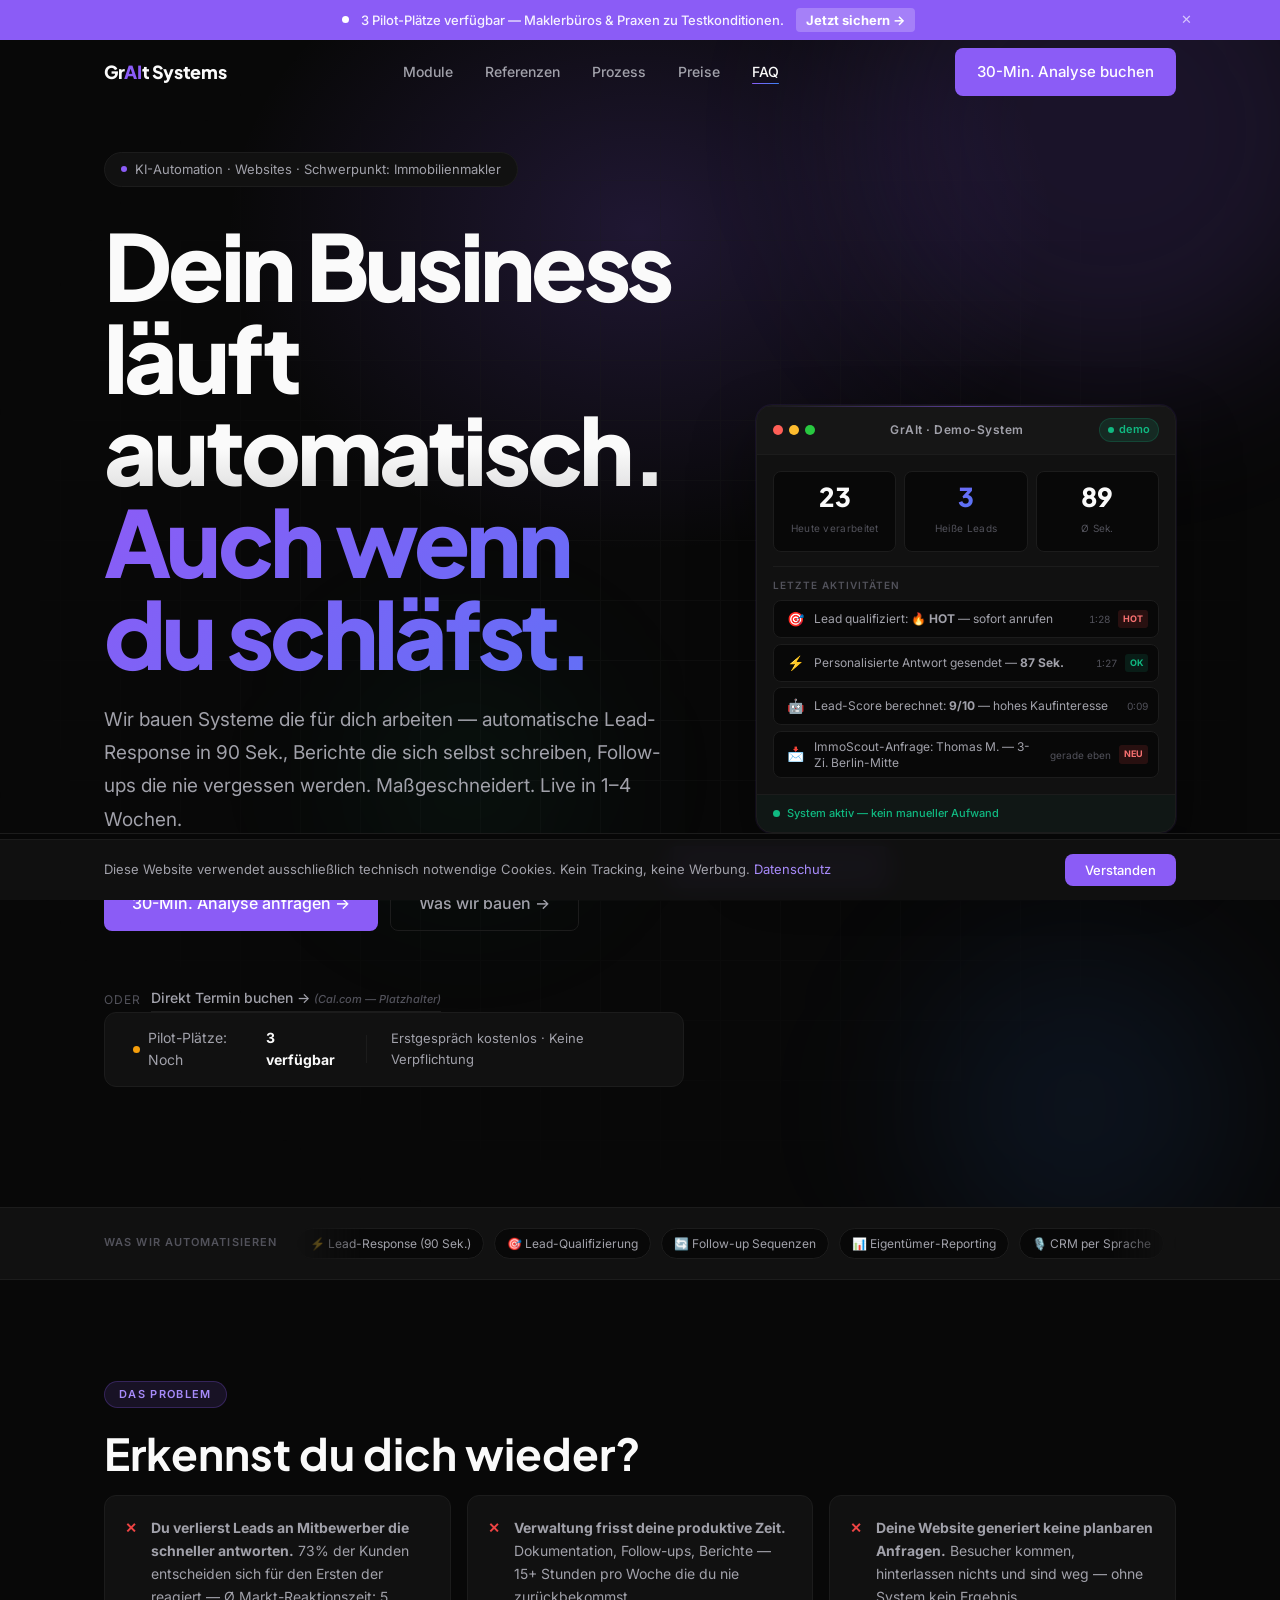
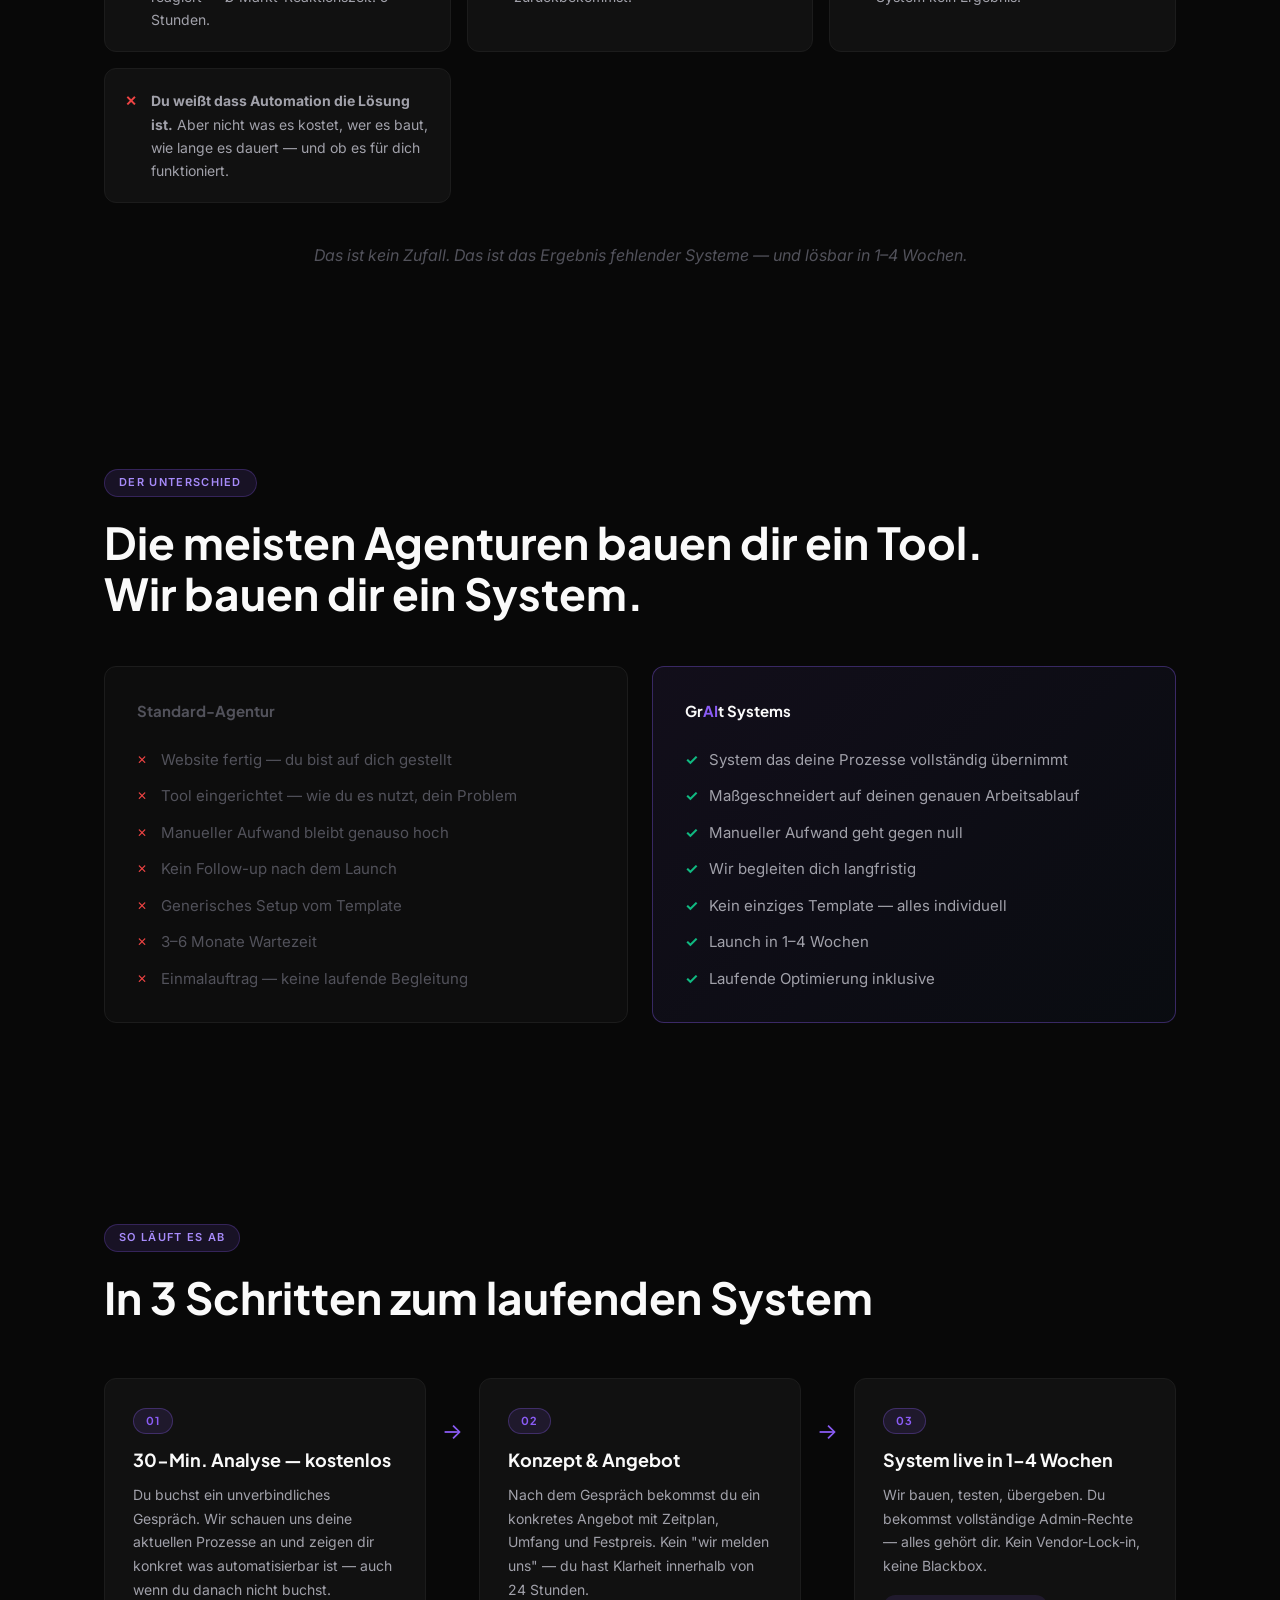
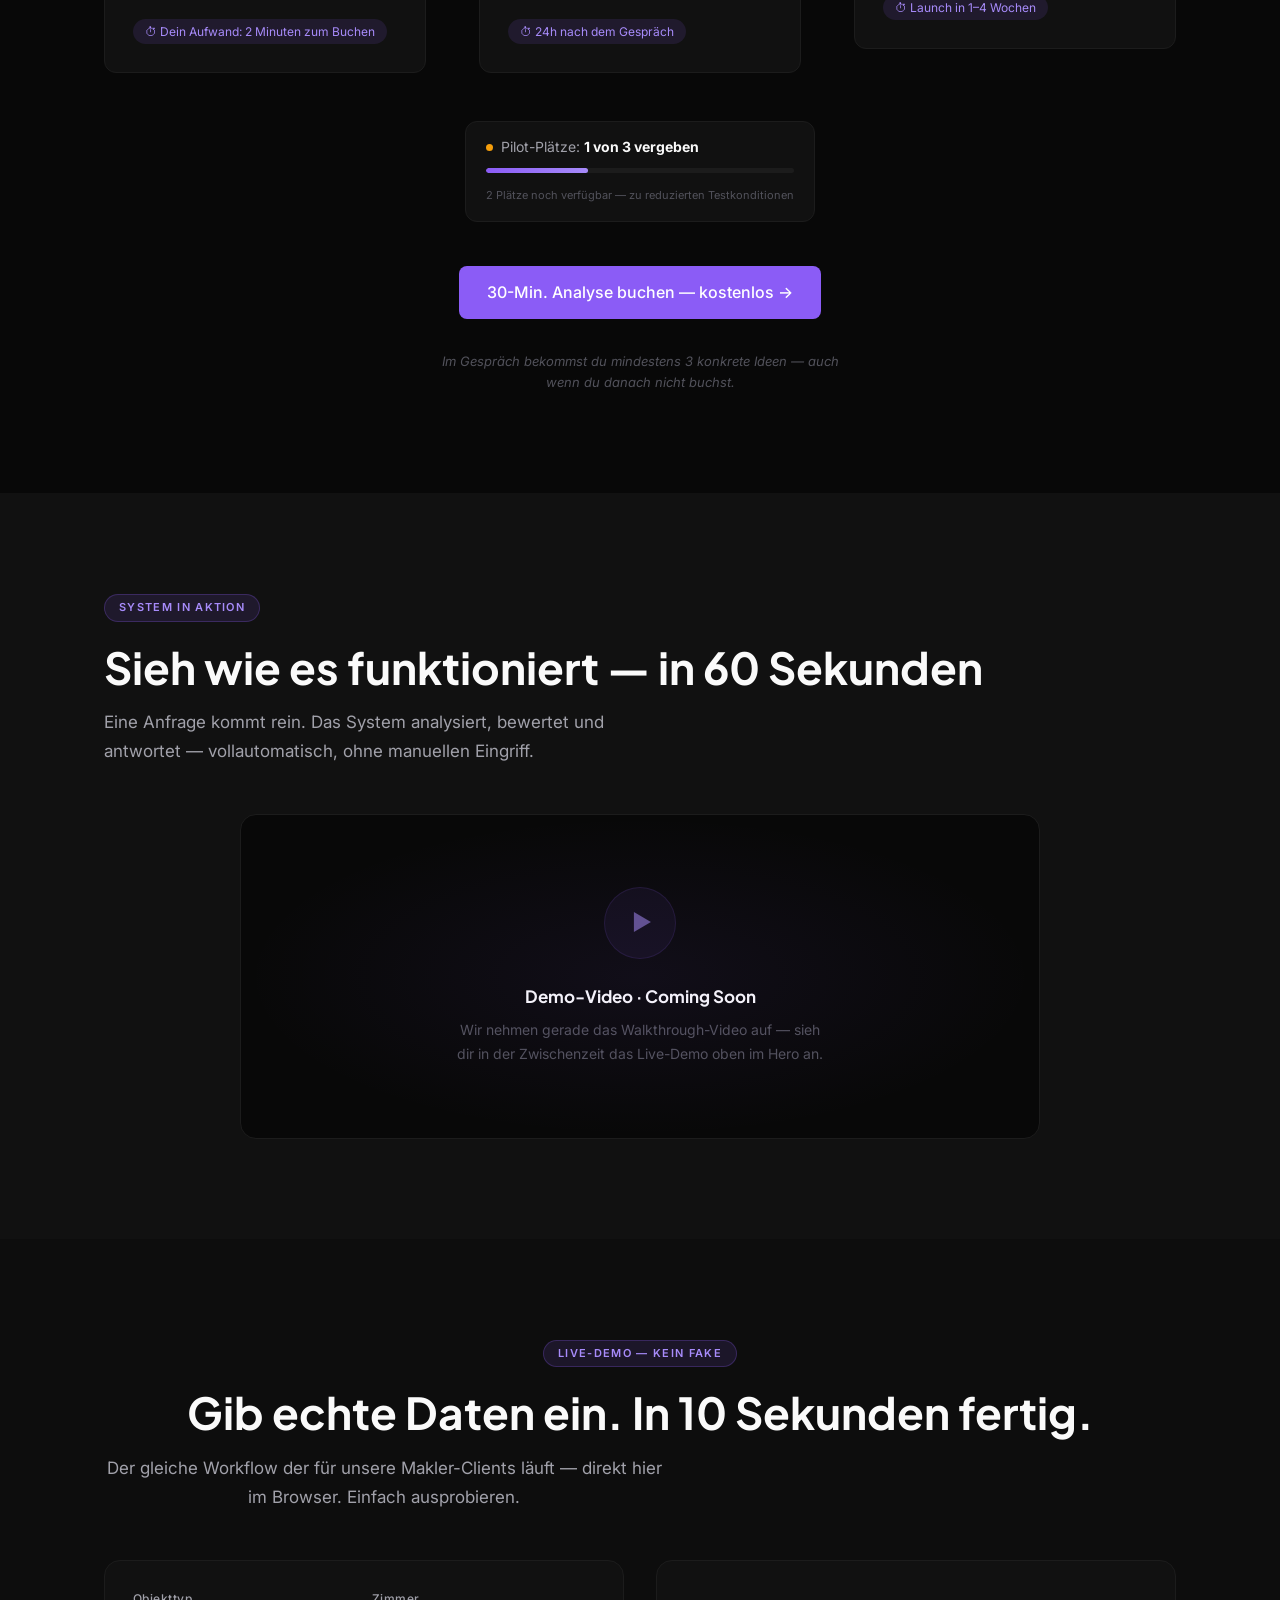
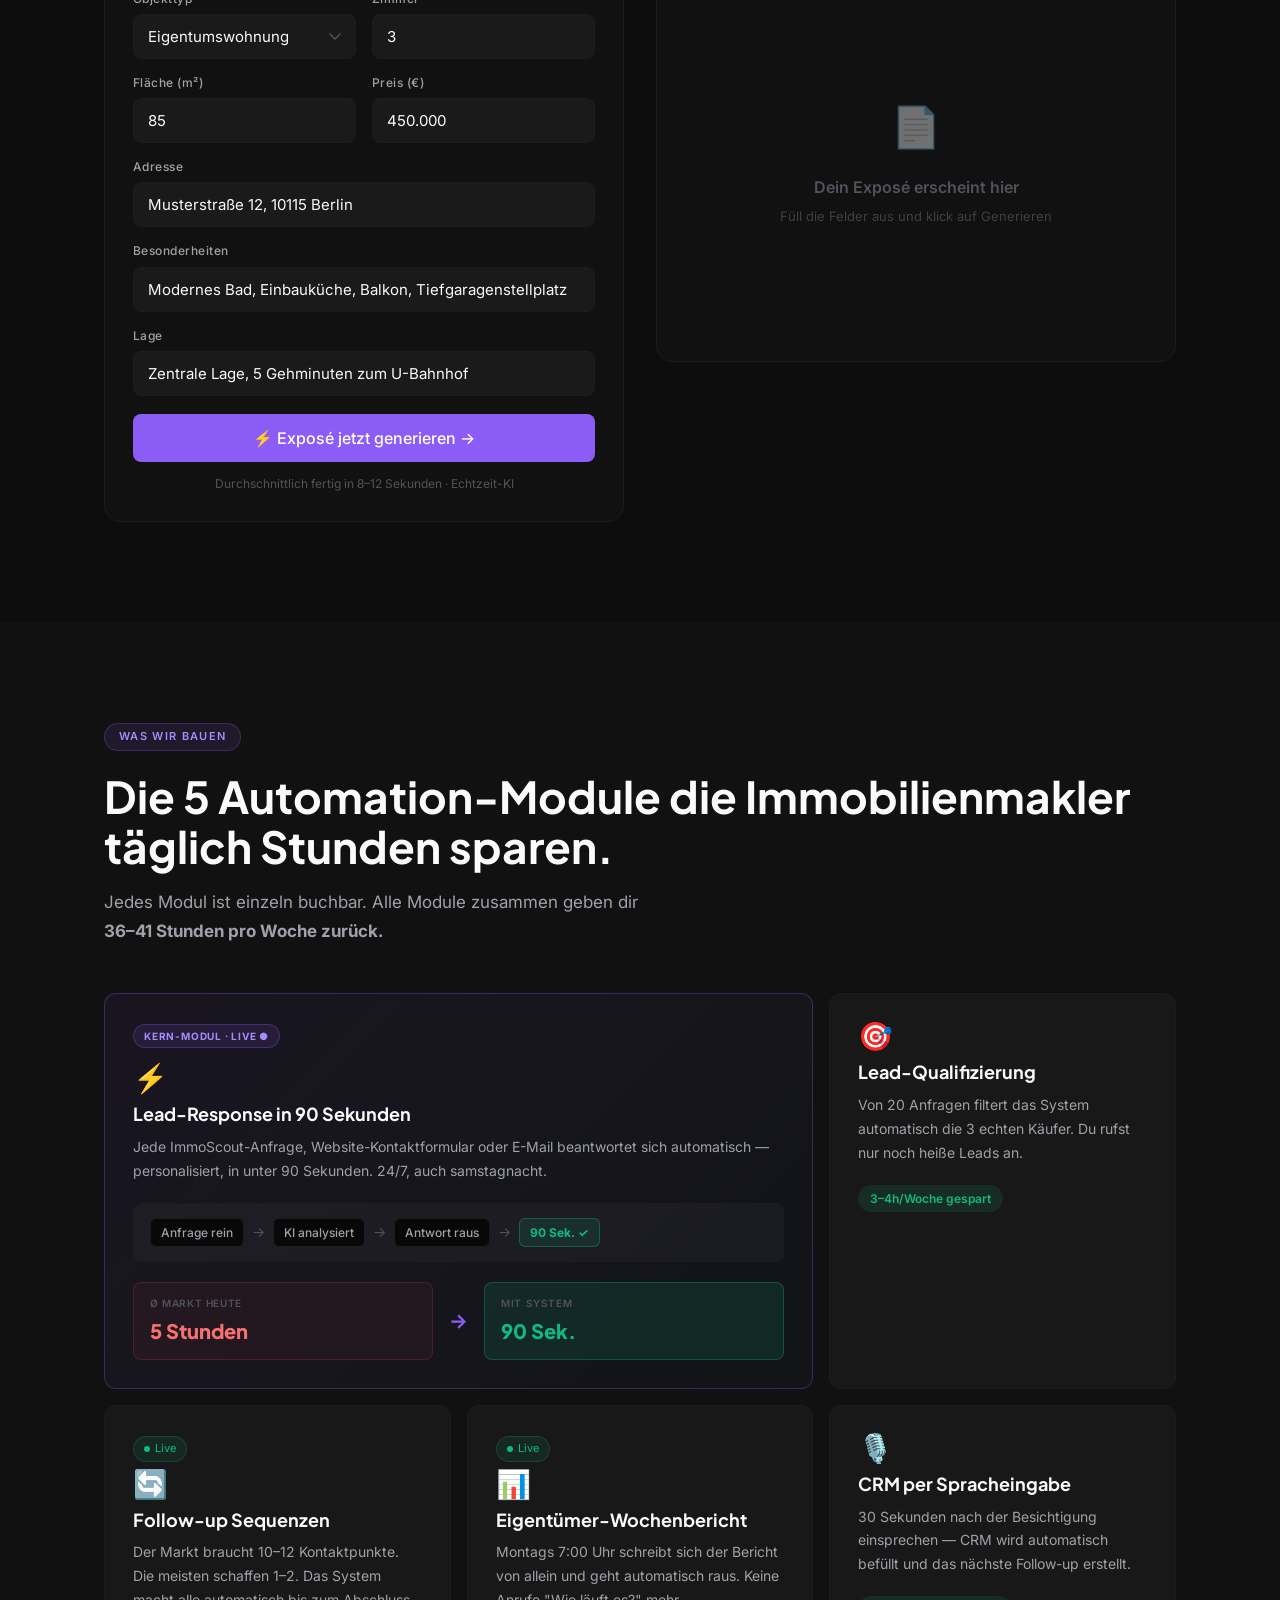
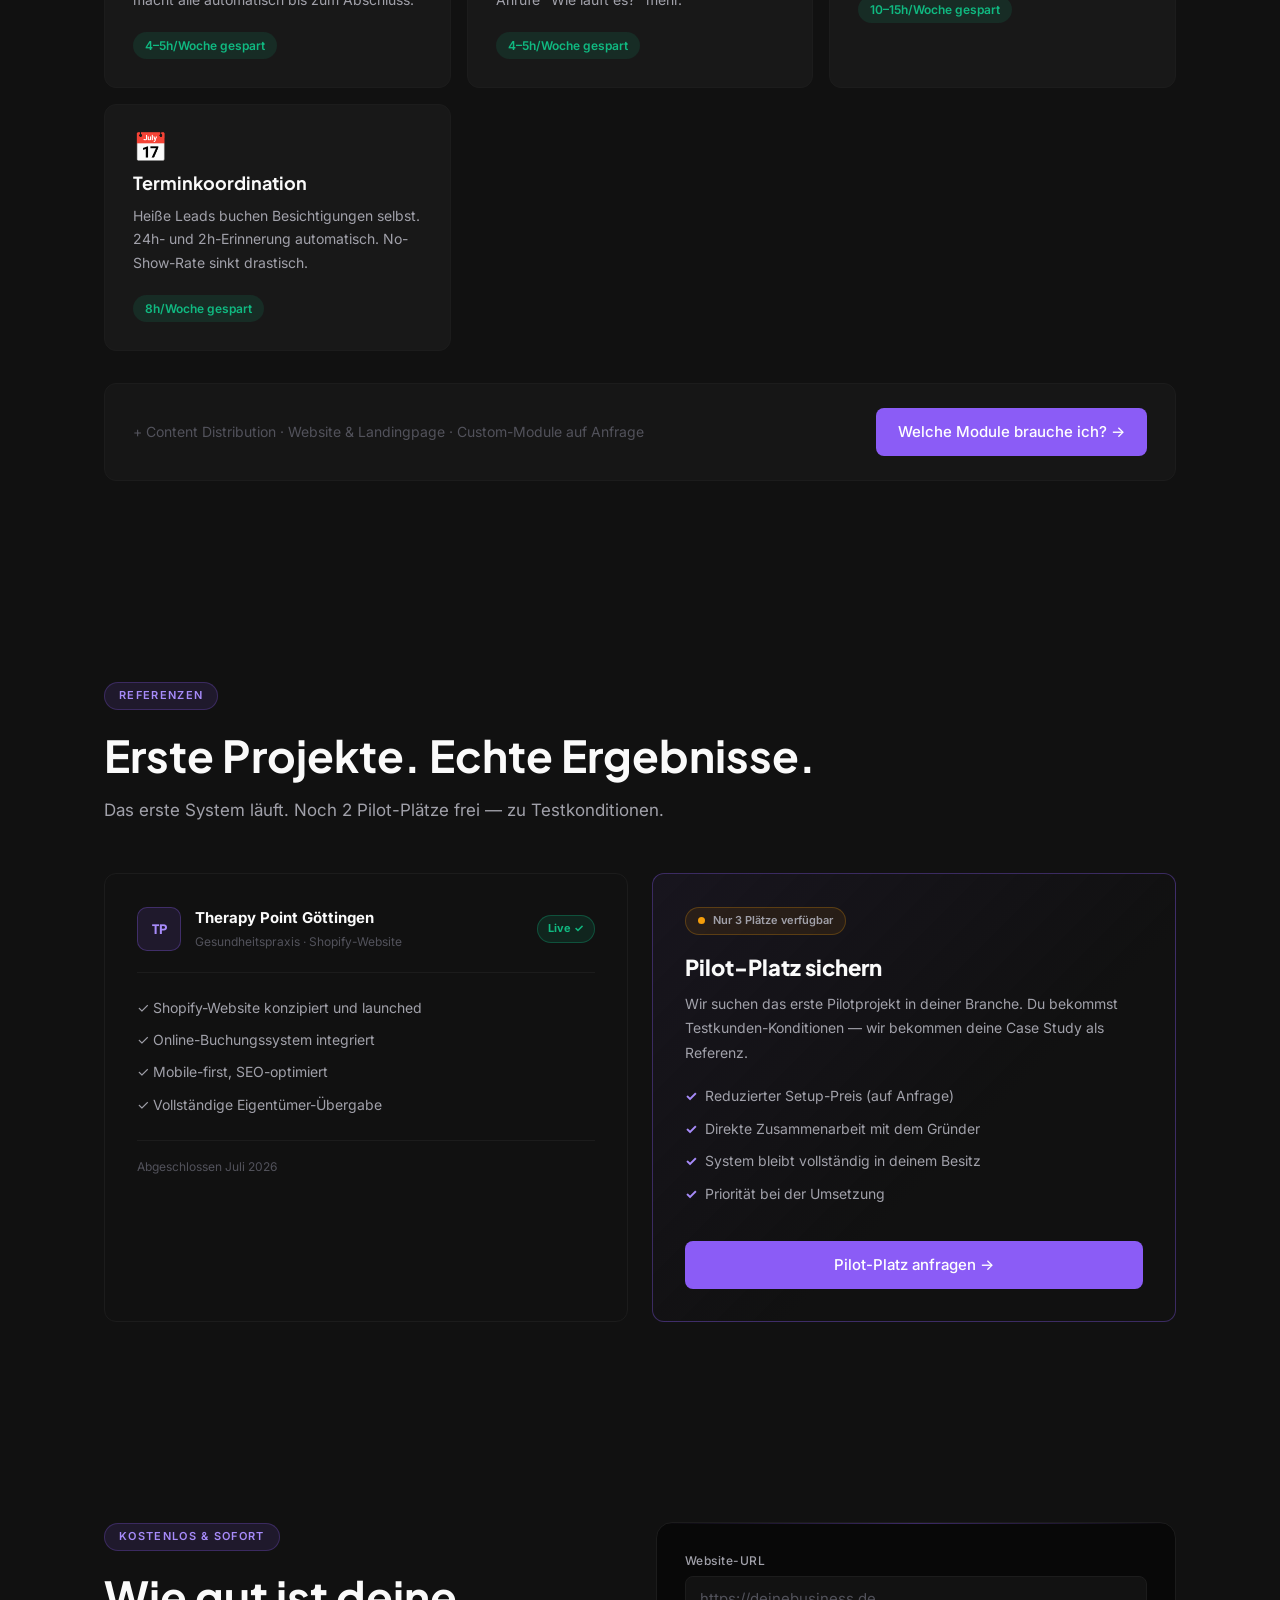
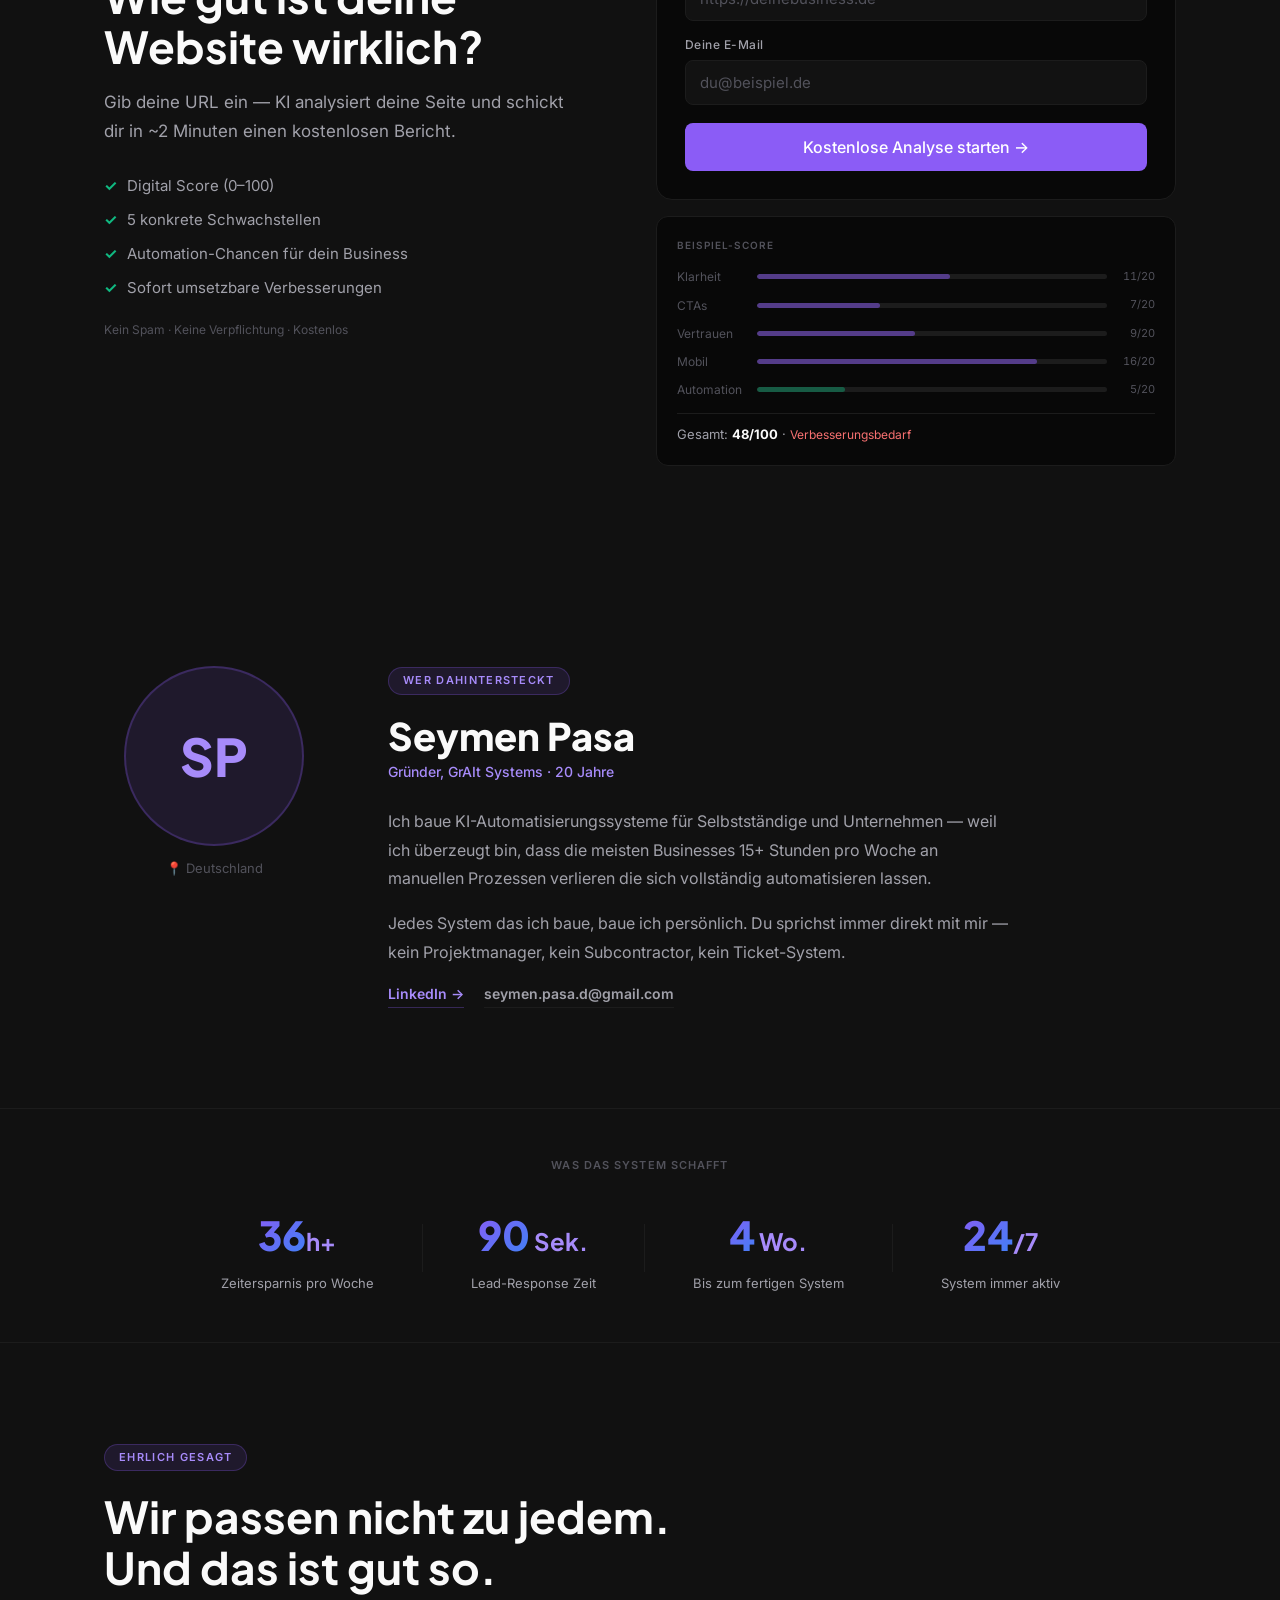
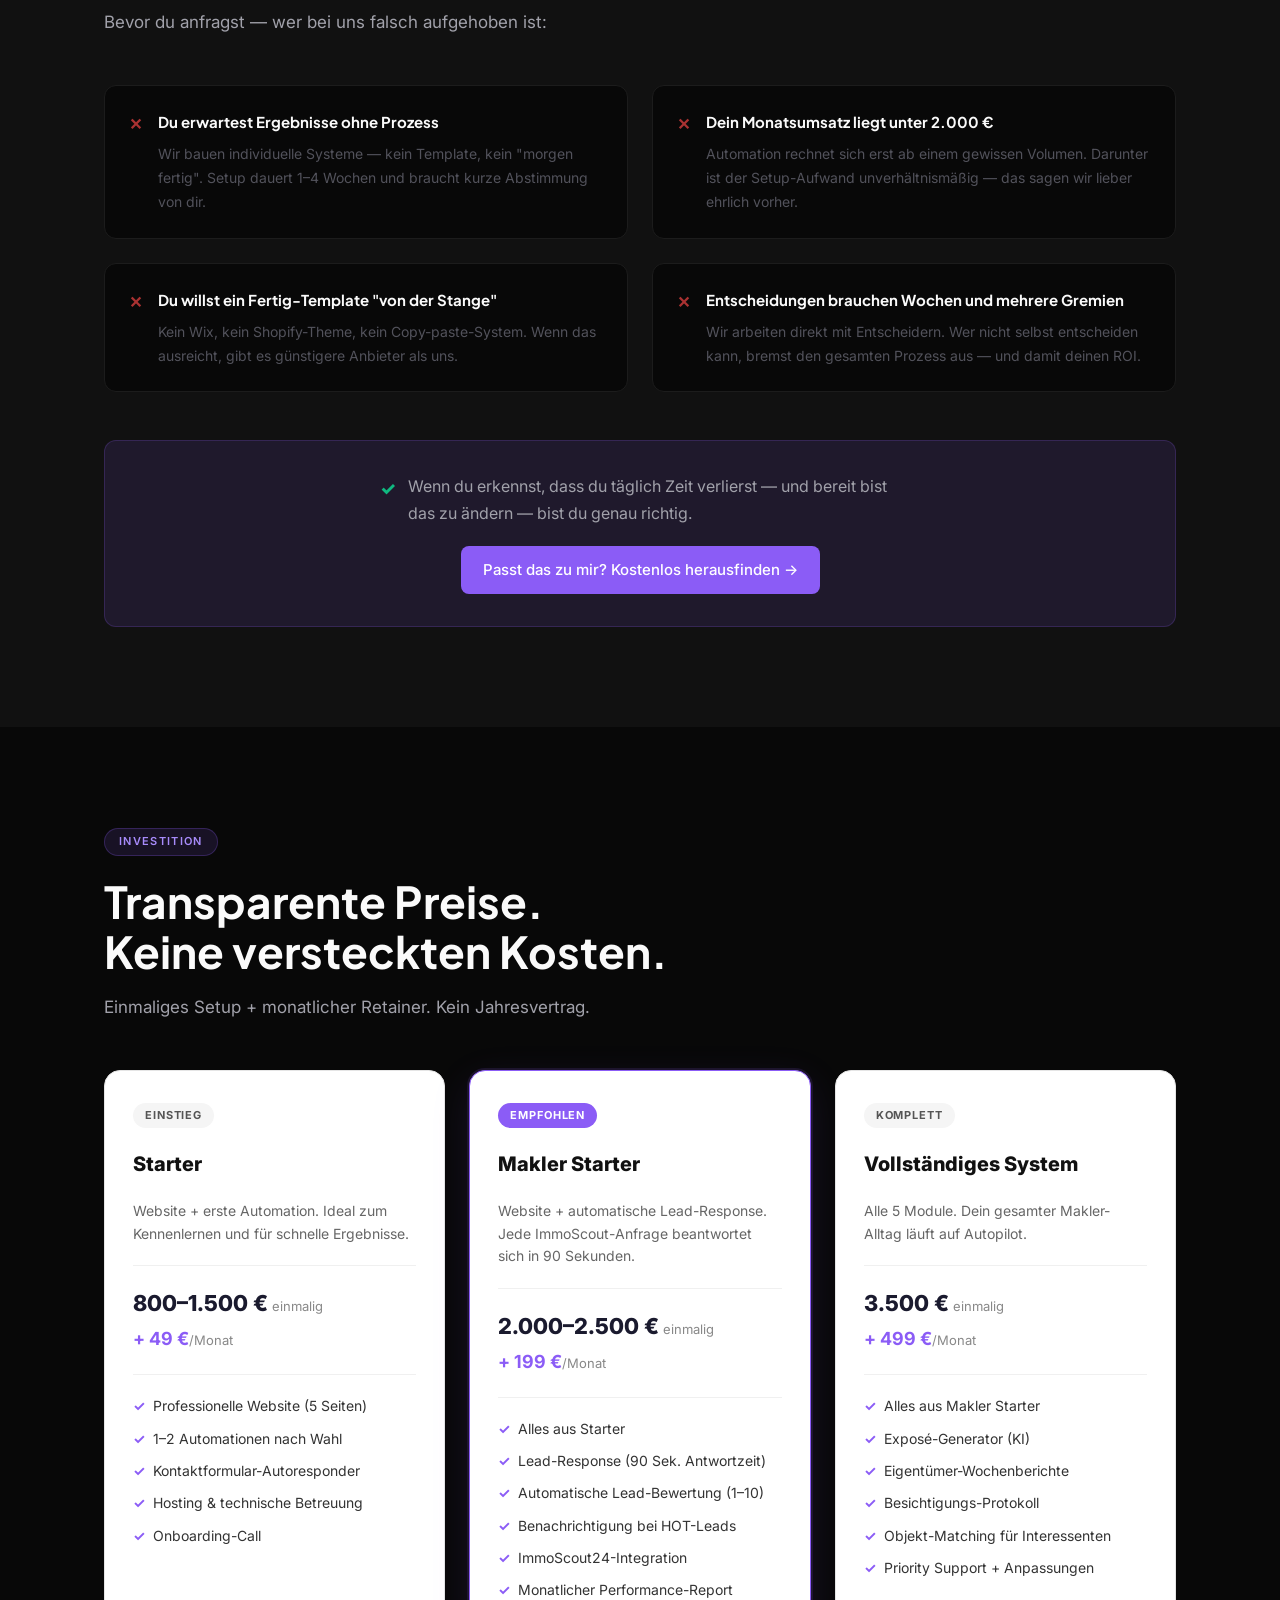
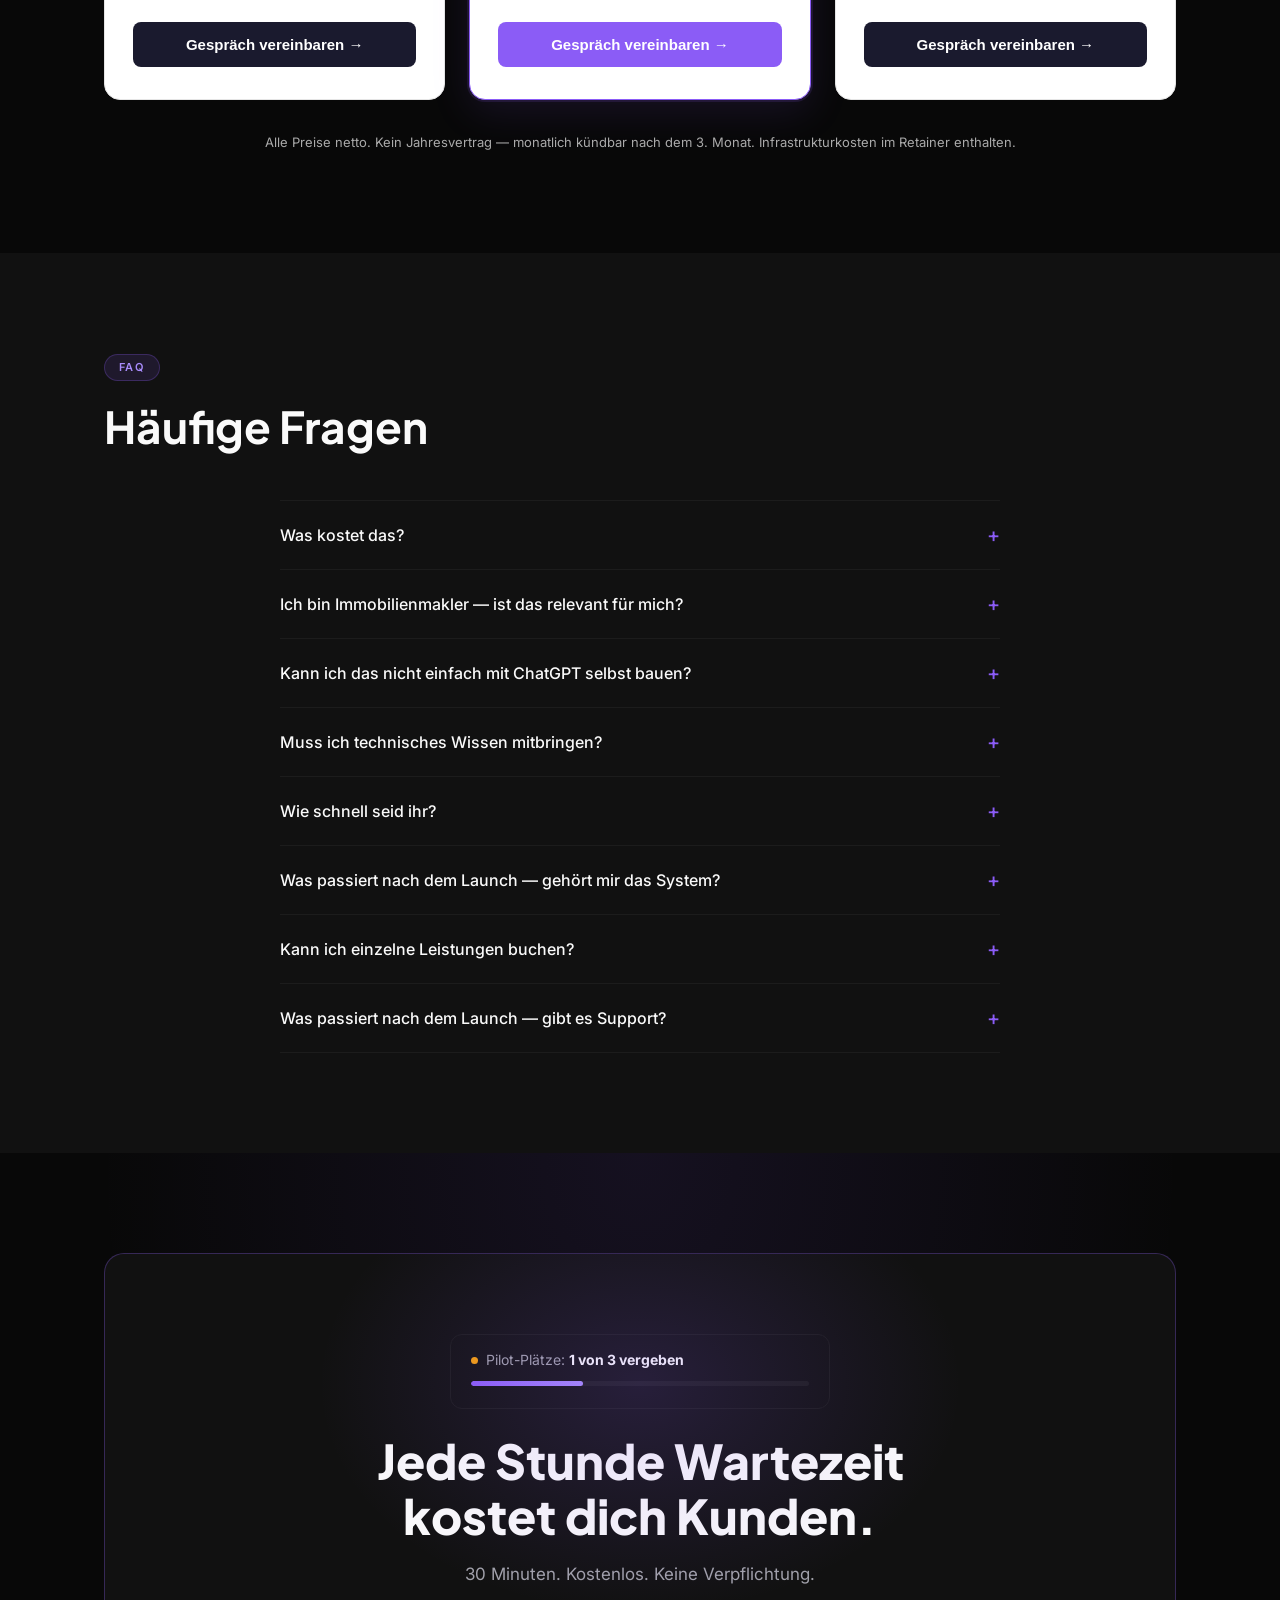
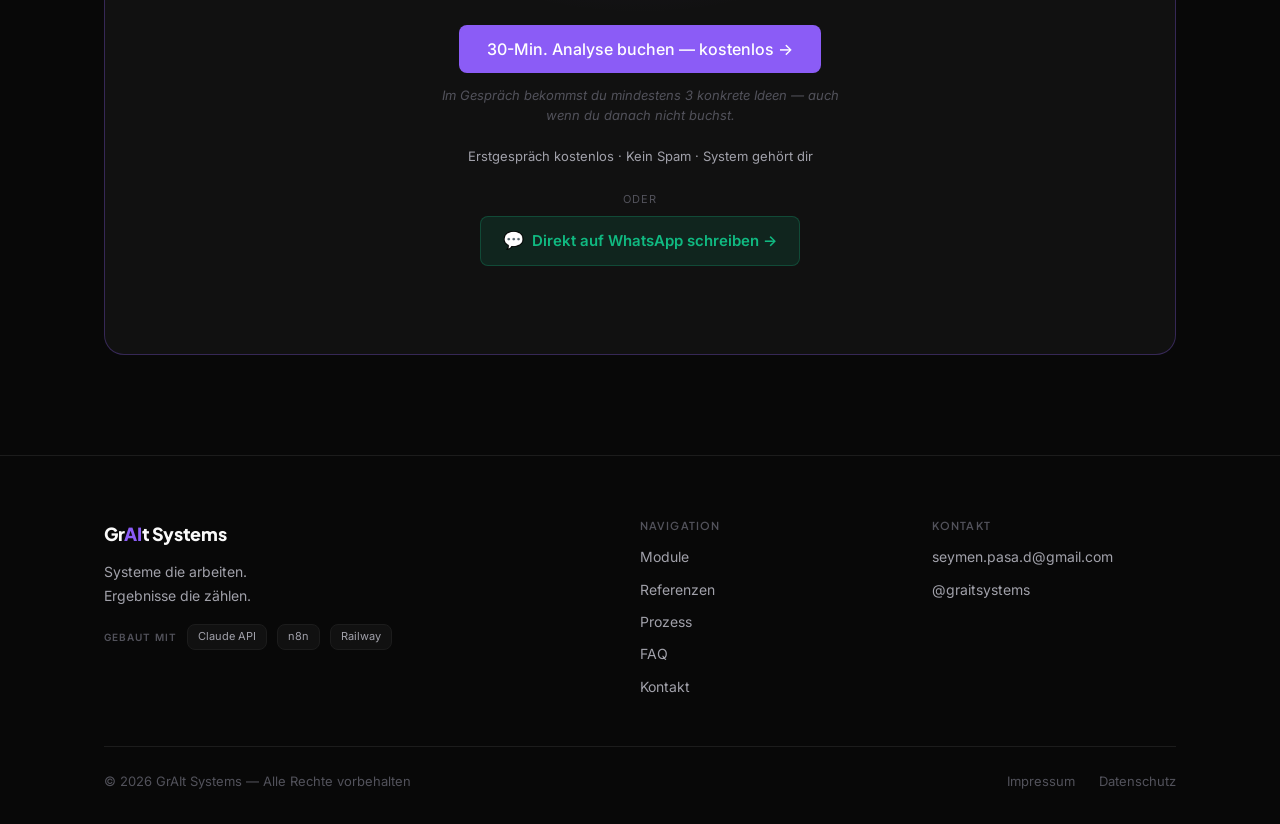
==== commit 7d9f5223: "Add Preisseite, Webhook-Security und Nav-Update - Neue Preisseite (#preise) mit 3 Paketen: Starter /" ====
--- a/index.html
+++ b/index.html
@@ -67,6 +67,7 @@
         <li><a href="#module">Module</a></li>
         <li><a href="#ergebnisse">Referenzen</a></li>
         <li><a href="#prozess">Prozess</a></li>
+        <li><a href="#preise">Preise</a></li>
         <li><a href="#faq">FAQ</a></li>
       </ul>
       <a href="#kontakt" class="btn btn-primary nav-cta open-form">30-Min. Analyse buchen</a>
@@ -76,6 +77,7 @@
       <a href="#module">Module</a>
       <a href="#ergebnisse">Referenzen</a>
       <a href="#prozess">Prozess</a>
+      <a href="#preise">Preise</a>
       <a href="#faq">FAQ</a>
       <a href="#kontakt" class="btn btn-primary open-form">30-Min. Analyse buchen</a>
     </div>
@@ -698,6 +700,78 @@
     </div>
   </section>
 
+  <!-- PREISE -->
+  <section class="section" id="preise">
+    <div class="container">
+      <div class="section-label reveal">Investition</div>
+      <h2 class="section-headline reveal">Transparente Preise.<br>Keine versteckten Kosten.</h2>
+      <p class="section-sub reveal" style="margin-bottom:48px;">Einmaliges Setup + monatlicher Retainer. Kein Jahresvertrag.</p>
+      <div class="pricing-grid reveal">
+
+        <!-- Starter -->
+        <div class="pricing-card">
+          <div class="pricing-badge">Einstieg</div>
+          <div class="pricing-name">Starter</div>
+          <div class="pricing-desc">Website + erste Automation. Ideal zum Kennenlernen und für schnelle Ergebnisse.</div>
+          <div class="pricing-price-block">
+            <div class="pricing-setup">800–1.500 €<span class="pricing-once"> einmalig</span></div>
+            <div class="pricing-retainer">+ 49 €<span class="pricing-mo">/Monat</span></div>
+          </div>
+          <ul class="pricing-features">
+            <li>Professionelle Website (5 Seiten)</li>
+            <li>1–2 Automationen nach Wahl</li>
+            <li>Kontaktformular-Autoresponder</li>
+            <li>Hosting &amp; technische Betreuung</li>
+            <li>Onboarding-Call</li>
+          </ul>
+          <button class="pricing-cta open-form">Gespräch vereinbaren →</button>
+        </div>
+
+        <!-- Makler Starter — Featured -->
+        <div class="pricing-card pricing-featured">
+          <div class="pricing-badge badge-featured">Empfohlen</div>
+          <div class="pricing-name">Makler Starter</div>
+          <div class="pricing-desc">Website + automatische Lead-Response. Jede ImmoScout-Anfrage beantwortet sich in 90 Sekunden.</div>
+          <div class="pricing-price-block">
+            <div class="pricing-setup">2.000–2.500 €<span class="pricing-once"> einmalig</span></div>
+            <div class="pricing-retainer">+ 199 €<span class="pricing-mo">/Monat</span></div>
+          </div>
+          <ul class="pricing-features">
+            <li>Alles aus Starter</li>
+            <li>Lead-Response (90 Sek. Antwortzeit)</li>
+            <li>Automatische Lead-Bewertung (1–10)</li>
+            <li>Benachrichtigung bei HOT-Leads</li>
+            <li>ImmoScout24-Integration</li>
+            <li>Monatlicher Performance-Report</li>
+          </ul>
+          <button class="pricing-cta open-form" style="background:#8B5CF6;">Gespräch vereinbaren →</button>
+        </div>
+
+        <!-- Vollständiges System -->
+        <div class="pricing-card">
+          <div class="pricing-badge">Komplett</div>
+          <div class="pricing-name">Vollständiges System</div>
+          <div class="pricing-desc">Alle 5 Module. Dein gesamter Makler-Alltag läuft auf Autopilot.</div>
+          <div class="pricing-price-block">
+            <div class="pricing-setup">3.500 €<span class="pricing-once"> einmalig</span></div>
+            <div class="pricing-retainer">+ 499 €<span class="pricing-mo">/Monat</span></div>
+          </div>
+          <ul class="pricing-features">
+            <li>Alles aus Makler Starter</li>
+            <li>Exposé-Generator (KI)</li>
+            <li>Eigentümer-Wochenberichte</li>
+            <li>Besichtigungs-Protokoll</li>
+            <li>Objekt-Matching für Interessenten</li>
+            <li>Priority Support + Anpassungen</li>
+          </ul>
+          <button class="pricing-cta open-form">Gespräch vereinbaren →</button>
+        </div>
+
+      </div>
+      <p class="pricing-note reveal">Alle Preise netto. Kein Jahresvertrag — monatlich kündbar nach dem 3. Monat. Infrastrukturkosten im Retainer enthalten.</p>
+    </div>
+  </section>
+
   <!-- FAQ -->
   <section class="section section-dark" id="faq">
     <div class="container">
--- a/style.css
+++ b/style.css
@@ -3682,3 +3682,157 @@
   .expose-form-grid { grid-template-columns: 1fr; }
   .expose-result-footer { flex-direction: column; }
 }
+
+/* =========================================
+   PRICING SECTION
+   ========================================= */
+.pricing-grid {
+  display: grid;
+  grid-template-columns: repeat(3, 1fr);
+  gap: 24px;
+  margin-bottom: 32px;
+}
+
+.pricing-card {
+  background: #fff;
+  border: 1px solid #e5e5e5;
+  border-radius: 16px;
+  padding: 32px 28px;
+  position: relative;
+  display: flex;
+  flex-direction: column;
+  gap: 20px;
+  transition: box-shadow 0.2s, border-color 0.2s;
+}
+
+.pricing-card:hover {
+  box-shadow: 0 8px 32px rgba(0,0,0,0.08);
+  border-color: #d4d4d4;
+}
+
+.pricing-featured {
+  border-color: #8B5CF6;
+  box-shadow: 0 0 0 2px #8B5CF622, 0 12px 40px rgba(139,92,246,0.12);
+}
+
+.pricing-featured:hover {
+  border-color: #8B5CF6;
+  box-shadow: 0 0 0 2px #8B5CF622, 0 16px 48px rgba(139,92,246,0.18);
+}
+
+.pricing-badge {
+  display: inline-block;
+  background: #f5f5f5;
+  color: #555;
+  font-size: 11px;
+  font-weight: 700;
+  letter-spacing: 0.08em;
+  text-transform: uppercase;
+  padding: 4px 12px;
+  border-radius: 20px;
+  width: fit-content;
+}
+
+.badge-featured {
+  background: #8B5CF6;
+  color: #fff;
+}
+
+.pricing-name {
+  font-size: 20px;
+  font-weight: 800;
+  color: #111;
+}
+
+.pricing-desc {
+  font-size: 14px;
+  color: #666;
+  line-height: 1.6;
+}
+
+.pricing-price-block {
+  padding: 20px 0;
+  border-top: 1px solid #f0f0f0;
+  border-bottom: 1px solid #f0f0f0;
+}
+
+.pricing-setup {
+  font-size: 22px;
+  font-weight: 800;
+  color: #1a1a2e;
+  margin-bottom: 4px;
+}
+
+.pricing-once {
+  font-size: 13px;
+  font-weight: 400;
+  color: #888;
+}
+
+.pricing-retainer {
+  font-size: 18px;
+  font-weight: 700;
+  color: #8B5CF6;
+}
+
+.pricing-mo {
+  font-size: 13px;
+  font-weight: 400;
+  color: #888;
+}
+
+.pricing-features {
+  list-style: none;
+  padding: 0;
+  margin: 0;
+  display: flex;
+  flex-direction: column;
+  gap: 10px;
+  flex: 1;
+}
+
+.pricing-features li {
+  font-size: 14px;
+  color: #333;
+  padding-left: 20px;
+  position: relative;
+}
+
+.pricing-features li::before {
+  content: '✓';
+  position: absolute;
+  left: 0;
+  color: #8B5CF6;
+  font-weight: 700;
+}
+
+.pricing-cta {
+  display: block;
+  width: 100%;
+  background: #1a1a2e;
+  color: #fff;
+  border: none;
+  border-radius: 8px;
+  padding: 14px 20px;
+  font-size: 15px;
+  font-weight: 700;
+  cursor: pointer;
+  transition: opacity 0.2s, transform 0.15s;
+  text-align: center;
+}
+
+.pricing-cta:hover {
+  opacity: 0.88;
+  transform: translateY(-1px);
+}
+
+.pricing-note {
+  text-align: center;
+  font-size: 13px;
+  color: #aaa;
+  margin-top: 8px;
+}
+
+@media (max-width: 960px) {
+  .pricing-grid { grid-template-columns: 1fr; max-width: 480px; margin-left: auto; margin-right: auto; }
+}
